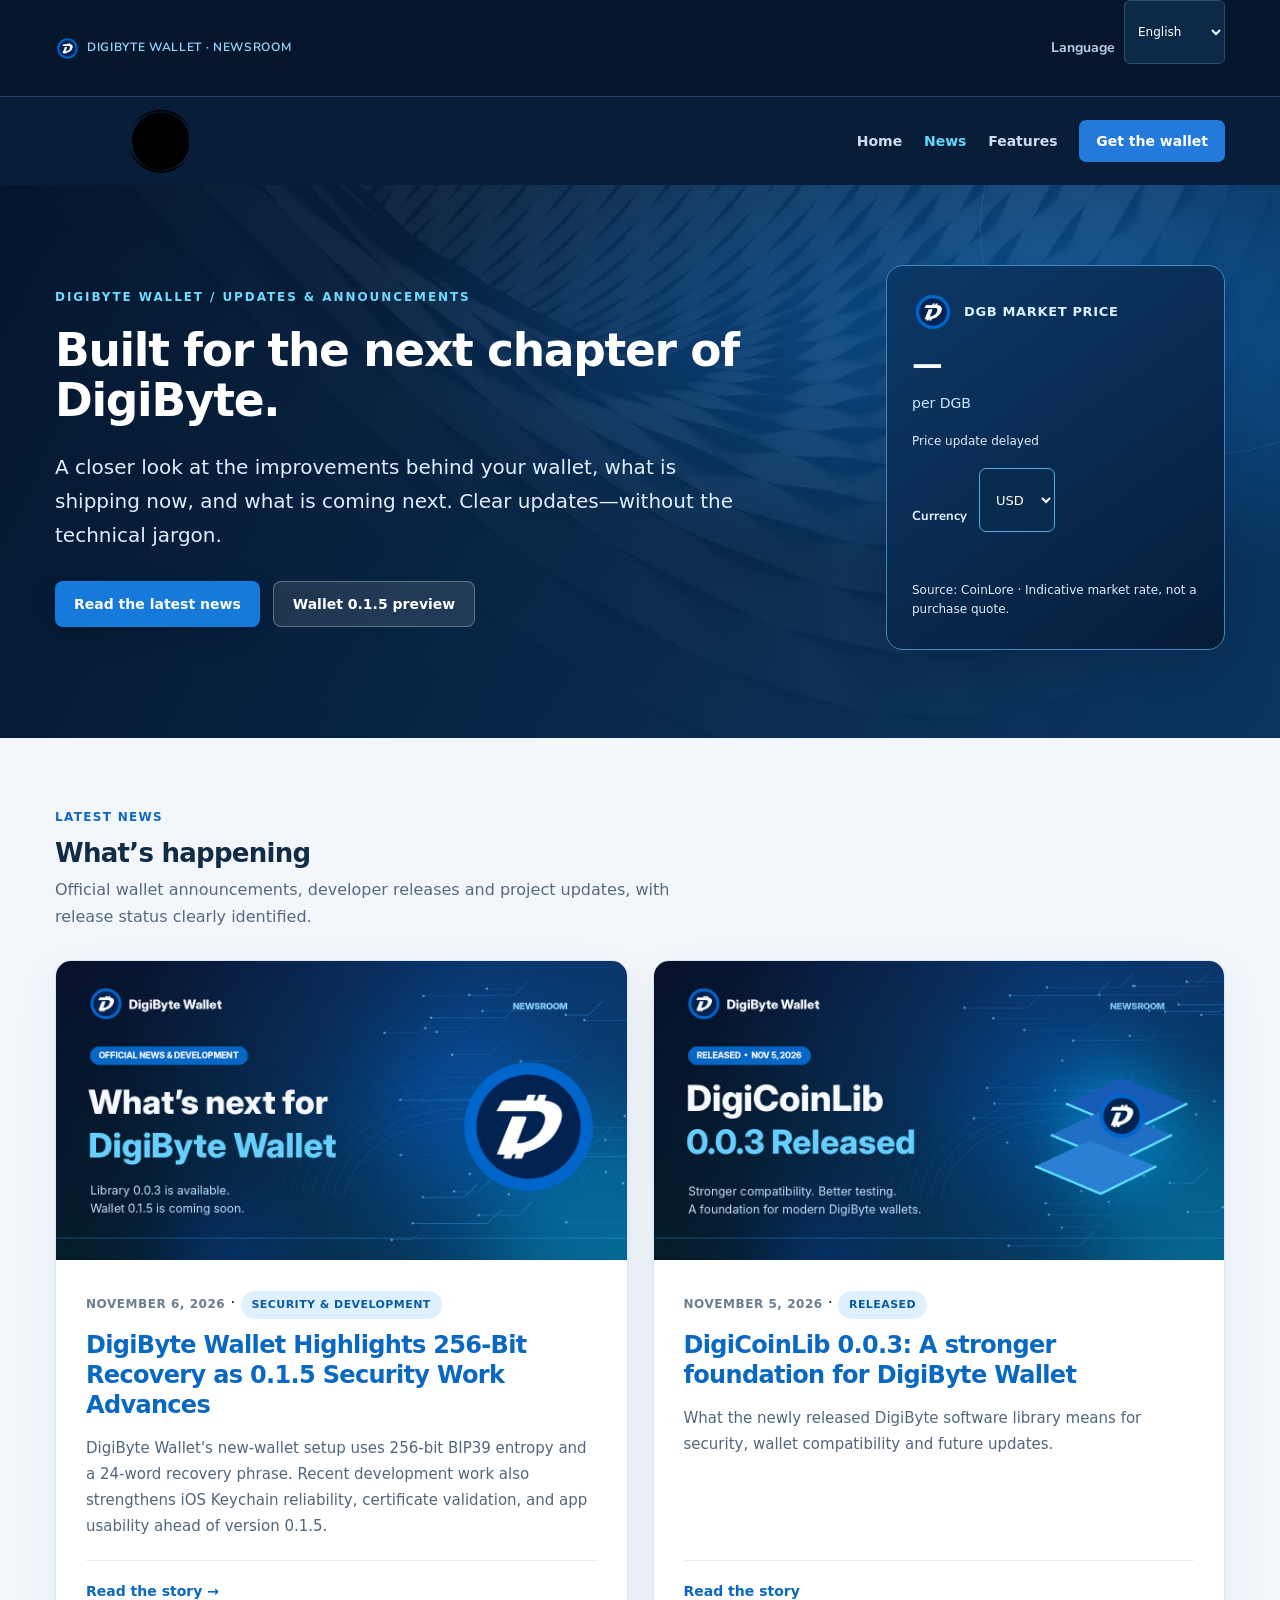
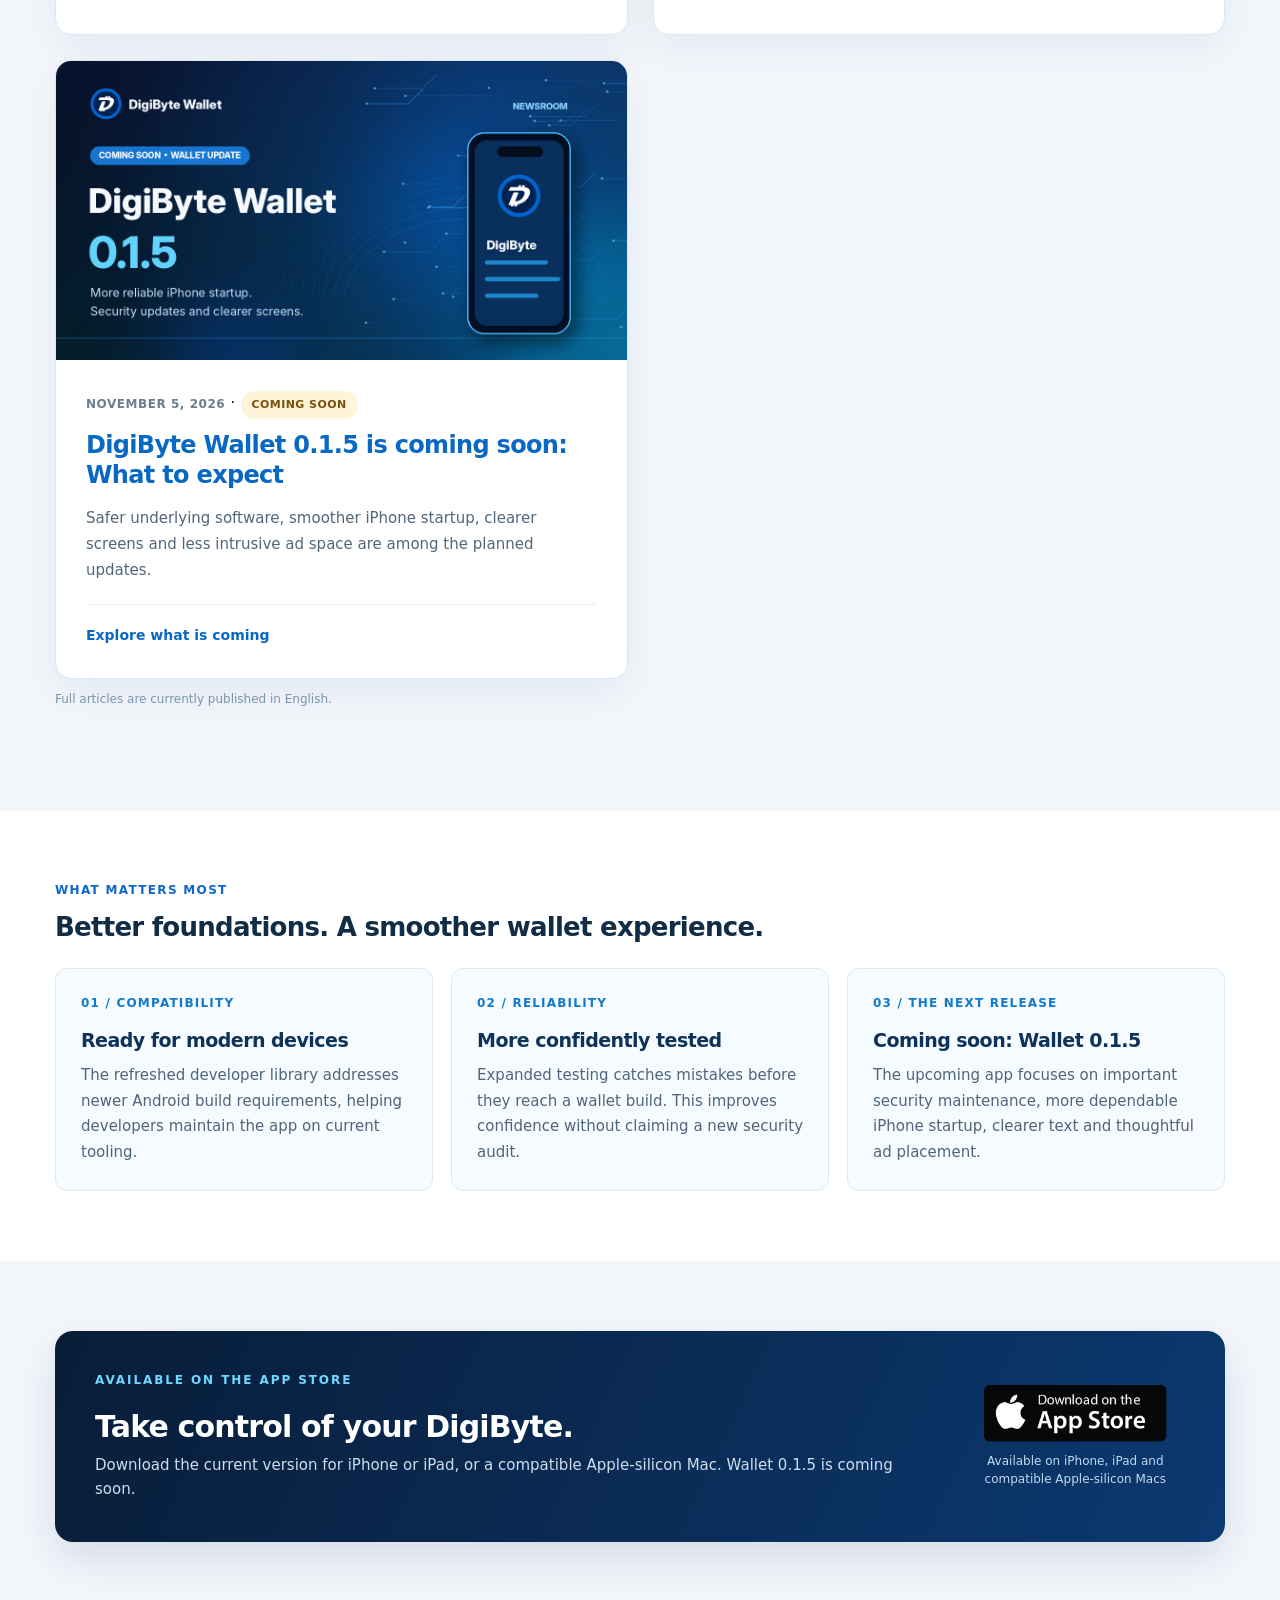
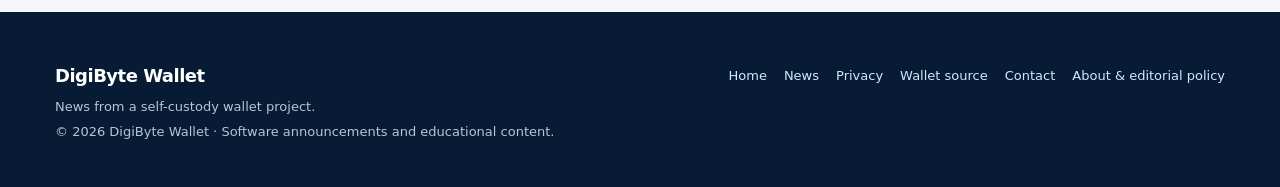
==== news/index.html @ 046ceb79 "Publish news: DigiByte Wallet Highlights 256-Bit Recovery as 0.1.5 Security Work Advances" ====
<!DOCTYPE html>

<html lang="en"><head><meta charset="utf-8"/><meta content="width=device-width,initial-scale=1" name="viewport"/>
<title>DigiByte Wallet News | Releases, Updates &amp; Live DGB Price</title><meta content="Latest official DigiByte Wallet development updates: DigiCoinLib 0.0.3 is available, Wallet 0.1.5 is coming soon, and see a regularly refreshed DigiByte market price." name="description"/>
<meta content="DigiByte Wallet" name="author"/><meta content="index,follow,max-image-preview:large" name="robots"/><meta content="#071d38" name="theme-color"/><meta content="ca-pub-1492791099222955" name="google-adsense-account"/>
<link href="https://www.digibytewallet.org/news/" rel="canonical"/><link href="/favicon.ico" rel="icon" type="image/x-icon"/><link href="https://www.digibytewallet.org/news/feed.xml" rel="alternate" title="DigiByte Wallet News RSS" type="application/rss+xml"/><link href="https://www.digibytewallet.org/news/feed.json" rel="alternate" title="DigiByte Wallet News JSON Feed" type="application/feed+json"/>
<meta content="website" property="og:type"/><meta content="DigiByte Wallet" property="og:site_name"/><meta content="en_US" property="og:locale"/><meta content="https://www.digibytewallet.org/news/" property="og:url"/><meta content="DigiByte Wallet News | Releases, Updates &amp; Live DGB Price" property="og:title"/><meta content="Latest official DigiByte Wallet development updates: DigiCoinLib 0.0.3 is available, Wallet 0.1.5 is coming soon, and see a regularly refreshed DigiByte market price." property="og:description"/><meta content="https://www.digibytewallet.org/news/assets/newsroom-social-v33.jpg" property="og:image"/><meta content="https://www.digibytewallet.org/news/assets/newsroom-social-v33.jpg" property="og:image:secure_url"/><meta content="image/jpeg" property="og:image:type"/><meta content="630" property="og:image:height"/><meta content="1200" property="og:image:width"/><meta content="DigiByte Wallet News: latest software releases and future updates" property="og:image:alt"/>
<meta content="summary_large_image" name="twitter:card"/><meta content="@digibytewallet" name="twitter:site"/><meta content="DigiByte Wallet News | Releases, Updates &amp; Live DGB Price" name="twitter:title"/><meta content="Latest official DigiByte Wallet development updates: DigiCoinLib 0.0.3 is available, Wallet 0.1.5 is coming soon, and see a regularly refreshed DigiByte market price." name="twitter:description"/><meta content="https://www.digibytewallet.org/news/assets/newsroom-social-v33.jpg" name="twitter:image"/><meta content="DigiByte Wallet News: latest software releases and future updates" name="twitter:image:alt"/>
<link href="/css/base.css" rel="stylesheet"/><link href="/css/main.css" rel="stylesheet"/><link href="/news/assets/news.css" rel="stylesheet"/>
<script type="application/ld+json">{"@context":"https://schema.org","@graph":[{"@type":"Organization","@id":"https://www.digibytewallet.org/#organization","name":"DigiByte Wallet","url":"https://www.digibytewallet.org/","logo":{"@type":"ImageObject","url":"https://www.digibytewallet.org/images/digibyte-dgb-logo.png"},"sameAs":["https://github.com/sumcoinlabs/digibyte_flutter"]},{"@type":"WebSite","@id":"https://www.digibytewallet.org/#website","url":"https://www.digibytewallet.org/","name":"DigiByte Wallet","publisher":{"@id":"https://www.digibytewallet.org/#organization"},"inLanguage":"en-US"},{"@type":"CollectionPage","@id":"https://www.digibytewallet.org/news/#webpage","name":"DigiByte Wallet News — Releases and updates","description":"Verified DigiByte Wallet and developer tool release announcements.","url":"https://www.digibytewallet.org/news/","isPartOf":{"@id":"https://www.digibytewallet.org/#website"},"publisher":{"@id":"https://www.digibytewallet.org/#organization"},"inLanguage":"en-US","mainEntity":{"@id":"https://www.digibytewallet.org/news/#articles"},"primaryImageOfPage":{"@type":"ImageObject","url":"https://www.digibytewallet.org/news/assets/newsroom-social-v33.jpg","width":1200,"height":630}},{"@type":"ItemList","@id":"https://www.digibytewallet.org/news/#articles","itemListElement":[{"@type":"ListItem","position":1,"name":"DigiByte Wallet Highlights 256-Bit Recovery as 0.1.5 Security Work Advances","url":"https://www.digibytewallet.org/news/digibyte-wallet-256-bit-recovery-security-updates.html"},{"@type":"ListItem","position":2,"name":"DigiCoinLib 0.0.3: A stronger foundation for DigiByte Wallet","url":"https://www.digibytewallet.org/news/digicoinlib-0-0-3-release.html"},{"@type":"ListItem","position":3,"name":"DigiByte Wallet 0.1.5 is coming soon: What to expect","url":"https://www.digibytewallet.org/news/wallet-0-1-5-preview.html"}]}]}</script>
<script defer="" src="/news/assets/news.js"></script>
<script async="" crossorigin="anonymous" src="https://pagead2.googlesyndication.com/pagead/js/adsbygoogle.js?client=ca-pub-1492791099222955"></script>
</head>
<body class="dw-news"><a class="dw-skip" href="#main">Skip to content</a>
<div class="dw-topbar"><div class="dw-shell"><strong class="dw-news-brand"><img src="/news/assets/digibyte-symbol.svg" alt="" width="25" height="25" decoding="async">DigiByte Wallet · Newsroom</strong><div class="dw-topbar-right"><label data-i18n="language" for="news-language">Language</label><select aria-label="News display language" id="news-language"><option value="en">English</option><option value="es">Español</option><option value="fr">Français</option><option value="de">Deutsch</option><option value="pt">Português</option><option value="it">Italiano</option><option value="ja">日本語</option><option value="hi">हिन्दी</option><option value="ar">العربية</option></select></div></div></div>
<header class="dw-header"><div class="dw-shell"><a aria-label="DigiByte Wallet home" class="dw-brand" href="/"><img alt="DigiByte Wallet" src="/images/logo.svg" width="210"/></a><nav aria-label="Site navigation" class="dw-header-nav"><a data-i18n="home" href="/">Home</a><a aria-current="page" data-i18n="news" href="/news/">News</a><a data-i18n="features" href="/#features">Features</a><a class="dw-nav-cta" data-i18n="getWallet" href="/#download">Get the wallet</a></nav></div></header><main id="main"><section class="dw-hero"><div class="dw-shell dw-hero-inner"><div><span class="dw-kicker">DigiByte Wallet / Updates &amp; announcements</span><h1>Built for the next chapter of DigiByte.</h1><p class="dw-lead">A closer look at the improvements behind your wallet, what is shipping now, and what is coming next. Clear updates—without the technical jargon.</p><div class="dw-hero-links"><a class="dw-btn dw-btn-primary" href="/news/digibyte-wallet-256-bit-recovery-security-updates.html">Read the latest news</a><a class="dw-btn dw-btn-light" href="/news/wallet-0-1-5-preview.html">Wallet 0.1.5 preview</a></div></div><section aria-label="DigiByte market price" class="dw-price"><div class="dw-price-heading"><img src="/news/assets/digibyte-symbol.svg" alt="Official DigiByte (DGB) logo" width="42" height="42" decoding="async"><h2 data-i18n="price">DGB market price</h2></div><div aria-live="polite" class="dw-price-value" id="dgb-price-value">—</div><div class="dw-price-unit" data-i18n="perDgb">per DGB</div><p class="dw-price-state" id="dgb-price-state">Checking market data…</p><div class="dw-price-controls"><label data-i18n="currency" for="news-currency">Currency</label><select aria-label="Display currency" id="news-currency"></select></div><p class="dw-price-source" id="dgb-price-source">Indicative rate, not an offer to buy.</p></section></div></section>
<section class="dw-section"><div class="dw-shell"><div class="dw-section-top"><div><div class="dw-section-label" data-i18n="latest">Latest news</div><h2>What’s happening</h2><p>Official wallet announcements, developer releases and project updates, with release status clearly identified.</p></div></div><div class="dw-cards"><!-- DGB_NEWS_PUBLISHER_V1 digibyte-wallet-256-bit-recovery-security-updates -->
<article class="dw-card"><div class="dw-card-visual has-preview"><img alt="DigiByte Wallet newsroom artwork for an update on 256-bit recovery and wallet security" class="dw-card-preview" decoding="async" height="630" loading="lazy" src="/news/assets/newsroom-social-v33.jpg" width="1200"></div>
<div class="dw-card-body"><div><time class="dw-card-date" datetime="2026-11-06T02:03:29Z">November 6, 2026</time> · <span class="dw-pill">Security &amp; development</span></div>
<h3><a href="/news/digibyte-wallet-256-bit-recovery-security-updates.html">DigiByte Wallet Highlights 256-Bit Recovery as 0.1.5 Security Work Advances</a></h3><p>DigiByte Wallet&#x27;s new-wallet setup uses 256-bit BIP39 entropy and a 24-word recovery phrase. Recent development work also strengthens iOS Keychain reliability, certificate validation, and app usability ahead of version 0.1.5.</p>
<div class="dw-card-bottom"><a href="/news/digibyte-wallet-256-bit-recovery-security-updates.html">Read the story →</a></div></div></article><article class="dw-card"><div class="dw-card-visual has-preview"><img alt="DigiCoinLib 0.0.3 release artwork" class="dw-card-preview" decoding="async" height="630" loading="lazy" src="/news/assets/digicoinlib-0-0-3-social-v33.jpg" width="1200"/></div><div class="dw-card-body"><div><time class="dw-card-date" datetime="2026-11-05">November 5, 2026</time> · <span class="dw-pill">Released</span></div><h3><a href="/news/digicoinlib-0-0-3-release.html">DigiCoinLib 0.0.3: A stronger foundation for DigiByte Wallet</a></h3><p>What the newly released DigiByte software library means for security, wallet compatibility and future updates.</p><div class="dw-card-bottom"><a data-i18n="read" href="/news/digicoinlib-0-0-3-release.html">Read the story →</a></div></div></article><article class="dw-card"><div class="dw-card-visual is-upcoming has-preview"><img alt="DigiByte Wallet 0.1.5 coming soon artwork" class="dw-card-preview" decoding="async" height="630" loading="lazy" src="/news/assets/wallet-0-1-5-social-v33.jpg" width="1200"/></div><div class="dw-card-body"><div><time class="dw-card-date" datetime="2026-11-05">November 5, 2026</time> · <span class="dw-pill dw-pill-soon">Coming soon</span></div><h3><a href="/news/wallet-0-1-5-preview.html">DigiByte Wallet 0.1.5 is coming soon: What to expect</a></h3><p>Safer underlying software, smoother iPhone startup, clearer screens and less intrusive ad space are among the planned updates.</p><div class="dw-card-bottom"><a data-i18n="preview" href="/news/wallet-0-1-5-preview.html">Explore what is coming →</a></div></div></article></div><div class="dw-ad-target" data-ad-zone="home"></div><p class="dw-english-note" data-i18n="readEnglish">Full articles are currently published in English.</p></div></section>
<section class="dw-section dw-section-alt"><div class="dw-shell"><div class="dw-section-label">What matters most</div><h2>Better foundations. A smoother wallet experience.</h2><div class="dw-promise-grid"><div class="dw-promise"><div class="dw-promise-number">01 / COMPATIBILITY</div><h3>Ready for modern devices</h3><p>The refreshed developer library addresses newer Android build requirements, helping developers maintain the app on current tooling.</p></div><div class="dw-promise"><div class="dw-promise-number">02 / RELIABILITY</div><h3>More confidently tested</h3><p>Expanded testing catches mistakes before they reach a wallet build. This improves confidence without claiming a new security audit.</p></div><div class="dw-promise"><div class="dw-promise-number">03 / THE NEXT RELEASE</div><h3>Coming soon: Wallet 0.1.5</h3><p>The upcoming app focuses on important security maintenance, more dependable iPhone startup, clearer text and thoughtful ad placement.</p></div></div></div></section>
<section class="dw-section"><div class="dw-shell"><div class="dw-apple-panel"><div><span class="dw-kicker">Available on the App Store</span><h2>Take control of your DigiByte.</h2><p>Download the current version for iPhone or iPad, or a compatible Apple-silicon Mac. Wallet 0.1.5 is coming soon.</p></div><div class="dw-app-badges"><a aria-label="Download DigiByte Wallet from the Apple App Store for iPhone, iPad or compatible Mac" href="https://apps.apple.com/us/app/digibyte-wallet/id6481703766" rel="noopener noreferrer" target="_blank"><img alt="Download on the App Store" loading="lazy" src="/images/appstore.png" width="183"/></a><div class="dw-small" data-i18n="apple">Available on iPhone, iPad and compatible Apple-silicon Macs</div></div></div></div></section></main><footer class="dw-footer"><div class="dw-shell"><div><h2>DigiByte Wallet</h2><p>News from a self-custody wallet project.</p><small>© 2026 DigiByte Wallet · Software announcements and educational content.</small></div><nav aria-label="Footer links"><a href="/">Home</a><a href="/news/">News</a><a href="/privacy/">Privacy</a><a href="https://github.com/sumcoinlabs/digibyte_flutter">Wallet source</a><a href="mailto:digibytewalletorg@gmail.com">Contact</a><a href="/news/about.html">About &amp; editorial policy</a></nav></div></footer></body></html>
---- css/base.css ----
/* =================================================================== 
 *
 *  Kairos v1.0 Base Stylesheet
 *  11-06-2018
 *  ------------------------------------------------------------------
 *
 *  TOC:
 *  # imports 
 *  # normalize
 *  # basic/base setup styles 
 *    ## Media
 *    ## Typography resets 
 *    ## links 
 *    ## inputs
 *  # grid
 *    ## medium size devices  
 *    ## tablets   
 *    ## mobile devices
 *    ## small mobile devices
 *  # block grids
 *    ## medium size devices
 *    ## tablets
 *    ## mobile devices
 *  # MISC
 *
 * =================================================================== */



/* ===================================================================
 * # imports 
 *
 * ------------------------------------------------------------------- */
@import url("https://fonts.googleapis.com/css?family=Nunito+Sans:300,400,500,600,700|Chivo:300,400,700,700i,900");
@import url("font-awesome/css/fontawesome-all.css");
@import url("micons/micons.css");



/* ===================================================================
 * # normalize
 * normalize.css v5.0.0 | MIT License |
 * github.com/necolas/normalize.css
 *
 * ------------------------------------------------------------------- */
html {
  font-family: sans-serif;
  line-height: 1.15;
  -ms-text-size-adjust: 100%;
  -webkit-text-size-adjust: 100%;
}

body {
  margin: 0;
}

article,
aside,
footer,
header,
nav,
section {
  display: block;
}

h1 {
  font-size: 2em;
  margin: 0.67em 0;
}

figcaption,
figure,
main {
  display: block;
}

figure {
  margin: 1em 40px;
}

hr {
  box-sizing: content-box;
  height: 0;
  overflow: visible;
}

pre {
  font-family: monospace, monospace;
  font-size: 1em;
}

a {
  background-color: transparent;
  -webkit-text-decoration-skip: objects;
}

a:active,
a:hover {
  outline-width: 0;
}

abbr[title] {
  border-bottom: none;
  text-decoration: underline;
  text-decoration: underline dotted;
}

b,
strong {
  font-weight: inherit;
}

b,
strong {
  font-weight: bolder;
}

code,
kbd,
samp {
  font-family: monospace, monospace;
  font-size: 1em;
}

dfn {
  font-style: italic;
}

mark {
  background-color: #ff0;
  color: #000;
}

small {
  font-size: 80%;
}

sub,
sup {
  font-size: 75%;
  line-height: 0;
  position: relative;
  vertical-align: baseline;
}

sub {
  bottom: -0.25em;
}

sup {
  top: -0.5em;
}

audio,
video {
  display: inline-block;
}

audio:not([controls]) {
  display: none;
  height: 0;
}

img {
  border-style: none;
}

svg:not(:root) {
  overflow: hidden;
}

button,
input,
optgroup,
select,
textarea {
  font-family: sans-serif;
  font-size: 100%;
  line-height: 1.15;
  margin: 0;
}

button,
input {
  overflow: visible;
}

button,
select {
  text-transform: none;
}

button,
html [type="button"],
[type="reset"],
[type="submit"] {
  -webkit-appearance: button;
}

button::-moz-focus-inner,
[type="button"]::-moz-focus-inner,
[type="reset"]::-moz-focus-inner,
[type="submit"]::-moz-focus-inner {
  border-style: none;
  padding: 0;
}

button:-moz-focusring,
[type="button"]:-moz-focusring,
[type="reset"]:-moz-focusring,
[type="submit"]:-moz-focusring {
  outline: 1px dotted ButtonText;
}

fieldset {
  border: 1px solid #c0c0c0;
  margin: 0 2px;
  padding: 0.35em 0.625em 0.75em;
}

legend {
  box-sizing: border-box;
  color: inherit;
  display: table;
  max-width: 100%;
  padding: 0;
  white-space: normal;
}

progress {
  display: inline-block;
  vertical-align: baseline;
}

textarea {
  overflow: auto;
}

[type="checkbox"],
[type="radio"] {
  box-sizing: border-box;
  padding: 0;
}

[type="number"]::-webkit-inner-spin-button,
[type="number"]::-webkit-outer-spin-button {
  height: auto;
}

[type="search"] {
  -webkit-appearance: textfield;
  outline-offset: -2px;
}

[type="search"]::-webkit-search-cancel-button,
[type="search"]::-webkit-search-decoration {
  -webkit-appearance: none;
}

::-webkit-file-upload-button {
  -webkit-appearance: button;
  font: inherit;
}

details,
menu {
  display: block;
}

summary {
  display: list-item;
}

canvas {
  display: inline-block;
}

template {
  display: none;
}

[hidden] {
  display: none;
}



/* ===================================================================
 * # basic/base setup styles
 *
 * ------------------------------------------------------------------- */
html {
  font-size: 62.5%;
  box-sizing: border-box;
}

*,
*::before,
*::after {
  box-sizing: inherit;
}

body {
  font-weight: normal;
  line-height: 1;
  word-wrap: break-word;
  text-rendering: optimizeLegibility;
  -webkit-overflow-scrolling: touch;
  -webkit-text-size-adjust: none;
}

body,
input,
button {
  -moz-osx-font-smoothing: grayscale;
  -webkit-font-smoothing: antialiased;
}


/* ------------------------------------------------------------------- 
 * ## Media
 * ------------------------------------------------------------------- */
img,
video {
  max-width: 100%;
  height: auto;
}


/* ------------------------------------------------------------------- 
 * ## Typography resets 
 * ------------------------------------------------------------------- */
div, dl, dt, dd, ul, ol, li, h1, h2, h3, h4, h5, h6, pre, form, p, blockquote, th, td {
  margin: 0;
  padding: 0;
}

h1, h2, h3, h4, h5, h6 {
  -webkit-font-smoothing: auto;
  -webkit-font-smoothing: antialiased;
  -webkit-font-variant-ligatures: common-ligatures;
  -moz-font-variant-ligatures: common-ligatures;
  font-variant-ligatures: common-ligatures;
  text-rendering: optimizeLegibility;
}

em,
i {
  font-style: italic;
  line-height: inherit;
}

strong,
b {
  font-weight: bold;
  line-height: inherit;
}

small {
  font-size: 60%;
  line-height: inherit;
}

ol,
ul {
  list-style: none;
}

li {
  display: block;
}


/* ------------------------------------------------------------------- 
 * ## links
 * ------------------------------------------------------------------- */
a {
  text-decoration: none;
  line-height: inherit;
}

a img {
  border: none;
}


/* ------------------------------------------------------------------- 
 * ## inputs
 * ------------------------------------------------------------------- */
fieldset {
  margin: 0;
  padding: 0;
}

input[type="email"],
input[type="number"],
input[type="search"],
input[type="text"],
input[type="tel"],
input[type="url"],
input[type="password"],
textarea {
  -webkit-appearance: none;
  -moz-appearance: none;
  -ms-appearance: none;
  -o-appearance: none;
  appearance: none;
}



/* ===================================================================
 * # grid
 *
 * ------------------------------------------------------------------- */
.row {
  width: 89%;
  max-width: 1200px;
  margin: 0 auto;
}

.row:after {
  content: "";
  display: table;
  clear: both;
}

.row .row {
  width: auto;
  max-width: none;
  margin-left: -20px;
  margin-right: -20px;
}

/* column blocks
 * -------------------------------------- */
[class*="col-"] {
  float: left;
  padding: 0 20px;
}

[class*="col-"] + [class*="col-"].end {
  float: right;
}

.collapse > [class*="col-"],
[class*="col-"].collapse {
  padding: 0;
}

/* column width classes 
 * -------------------------------------- */
.col-one {
  width: 8.33333%;
}

.col-two,
.col-1-6 {
  width: 16.66667%;
}

.col-three,
.col-1-4 {
  width: 25%;
}

.col-four,
.col-1-3 {
  width: 33.33333%;
}

.col-five {
  width: 41.66667%;
}

.col-six,
.col-1-2 {
  width: 50%;
}

.col-seven {
  width: 58.33333%;
}

.col-eight,
.col-2-3 {
  width: 66.66667%;
}

.col-nine,
.col-3-4 {
  width: 75%;
}

.col-ten,
.col-5-6 {
  width: 83.33333%;
}

.col-eleven {
  width: 91.66667%;
}

.col-twelve,
.col-full {
  width: 100%;
}


/* ------------------------------------------------------------------- 
 * ## medium size devices
 * ------------------------------------------------------------------- */
@media only screen and (max-width:1200px) {
  .row .row {
    margin-left: -16px;
    margin-right: -16px;
  }

  [class*="col-"] {
    padding: 0 16px;
  }

  .md-one {
    width: 8.33333%;
  }

  .md-two,
  .md-1-6 {
    width: 16.66667%;
  }

  .md-three,
  .md-1-4 {
    width: 25%;
  }

  .md-four,
  .md-1-3 {
    width: 33.33333%;
  }

  .md-five {
    width: 41.66667%;
  }

  .md-six,
  .md-1-2 {
    width: 50%;
  }

  .md-seven {
    width: 58.33333%;
  }

  .md-eight,
  .md-2-3 {
    width: 66.66667%;
  }

  .md-nine,
  .md-3-4 {
    width: 75%;
  }

  .md-ten,
  .md-5-6 {
    width: 83.33333%;
  }

  .md-eleven {
    width: 91.66667%;
  }

  .md-twelve,
  .md-full {
    width: 100%;
  }

}


/* ------------------------------------------------------------------- 
 * ## tablets
 * ------------------------------------------------------------------- */
@media only screen and (max-width:800px) {
  .row {
    width: 90%;
  }

  .tab-1-4 {
    width: 25%;
  }

  .tab-1-3 {
    width: 33.33333%;
  }

  .tab-1-2 {
    width: 50%;
  }

  .tab-2-3 {
    width: 66.66667%;
  }

  .tab-3-4 {
    width: 75%;
  }

  .tab-full {
    width: 100%;
  }

  .hide-on-tablet {
    display: none;
  }

}


/* ------------------------------------------------------------------- 
 * ## mobile devices
 * ------------------------------------------------------------------- */
@media only screen and (max-width:600px) {
  .row {
    width: auto;
    padding-left: 25px;
    padding-right: 25px;
  }

  .row .row {
    margin-left: -10px;
    margin-right: -10px;
    padding-left: 0;
    padding-right: 0;
  }

  [class*="col-"] {
    padding: 0 10px;
  }

  .mob-1-4 {
    width: 25%;
  }

  .mob-1-3 {
    width: 33.33333%;
  }

  .mob-1-2 {
    width: 50%;
  }

  .mob-2-3 {
    width: 66.66667%;
  }

  .mob-3-4 {
    width: 75%;
  }

  .mob-full {
    width: 100%;
  }

  .hide-on-mobile {
    display: none;
  }

}


/* ------------------------------------------------------------------- 
 * ## small mobile devices
 * ------------------------------------------------------------------- */

/* stack columns on small mobile devices
 * ------------------------------------------------------------------- */
@media only screen and (max-width:400px) {
  .row .row {
    margin-left: 0;
    margin-right: 0;
  }

  [class*="col-"]:not(.col-block) {
    width: 100% !important;
    float: none !important;
    clear: both !important;
    margin-left: 0;
    margin-right: 0;
    padding: 0;
  }

  [class*="col-"] + [class*="col-"].end {
    float: none;
  }

  .stack .col-block {
    width: 100% !important;
    float: none !important;
    clear: both !important;
    margin-left: 0;
    margin-right: 0;
    padding: 0;
  }

}



/* ===================================================================
 * # block grids
 * ------------------------------------------------------------------- */

/* Equally-sized columns define at row level
 * ------------------------------------------------------------------- */
[class*="block-"]:after {
  content: "";
  display: table;
  clear: both;
}

.block-1-6 .col-block {
  width: 16.66667%;
}

.block-1-5 .col-block {
  width: 20%;
}

.block-1-4 .col-block {
  width: 25%;
}

.block-1-3 .col-block {
  width: 33.33333%;
}

.block-1-2 .col-block {
  width: 50%;
}

/**
 * Clearing for block grid columns. Allow columns with 
 * different heights to align properly.
 */
.block-1-6 .col-block:nth-child(6n+1),
.block-1-5 .col-block:nth-child(5n+1),
.block-1-4 .col-block:nth-child(4n+1),
.block-1-3 .col-block:nth-child(3n+1),
.block-1-2 .col-block:nth-child(2n+1) {
  clear: both;
}


/* ------------------------------------------------------------------- 
 * ## medium size devices
 * ------------------------------------------------------------------- */
@media only screen and (max-width:1200px) {
  .block-m-1-6 .col-block {
    width: 16.66667%;
  }

  .block-m-1-5 .col-block {
    width: 20%;
  }

  .block-m-1-4 .col-block {
    width: 25%;
  }

  .block-m-1-3 .col-block {
    width: 33.33333%;
  }

  .block-m-1-2 .col-block {
    width: 50%;
  }

  .block-m-full .col-block {
    width: 100%;
    clear: both;
  }

  [class*="block-m-"] .col-block:nth-child(n) {
    clear: none;
  }

  .block-m-1-6 .col-block:nth-child(6n+1),
  .block-m-1-5 .col-block:nth-child(5n+1),
  .block-m-1-4 .col-block:nth-child(4n+1),
  .block-m-1-3 .col-block:nth-child(3n+1),
  .block-m-1-2 .col-block:nth-child(2n+1) {
    clear: both;
  }

}


/* ------------------------------------------------------------------- 
 * ## tablets
 * ------------------------------------------------------------------- */
@media only screen and (max-width:800px) {
  .block-tab-1-6 .col-block {
    width: 16.66667%;
  }

  .block-tab-1-5 .col-block {
    width: 20%;
  }

  .block-tab-1-4 .col-block {
    width: 25%;
  }

  .block-tab-1-3 .col-block {
    width: 33.33333%;
  }

  .block-tab-1-2 .col-block {
    width: 50%;
  }

  .block-tab-full .col-block {
    width: 100%;
    clear: both;
  }

  [class*="block-tab-"] .col-block:nth-child(n) {
    clear: none;
  }

  .block-tab-1-6 .col-block:nth-child(6n+1),
  .block-tab-1-5 .col-block:nth-child(5n+1),
  .block-tab-1-4 .col-block:nth-child(4n+1),
  .block-tab-1-3 .col-block:nth-child(3n+1),
  .block-tab-1-2 .col-block:nth-child(2n+1) {
    clear: both;
  }

}


/* ------------------------------------------------------------------- 
 * ## mobile devices
 * ------------------------------------------------------------------- */
@media only screen and (max-width:600px) {
  .block-mob-1-6 .col-block {
    width: 16.66667%;
  }

  .block-mob-1-5 .col-block {
    width: 20%;
  }

  .block-mob-1-4 .col-block {
    width: 25%;
  }

  .block-mob-1-3 .col-block {
    width: 33.33333%;
  }

  .block-mob-1-2 .col-block {
    width: 50%;
  }

  .block-mob-full .col-block {
    width: 100%;
    clear: both;
  }

  [class*="block-mob-"] .col-block:nth-child(n) {
    clear: none;
  }

  .block-mob-1-6 .col-block:nth-child(6n+1),
  .block-mob-1-5 .col-block:nth-child(5n+1),
  .block-mob-1-4 .col-block:nth-child(4n+1),
  .block-mob-1-3 .col-block:nth-child(3n+1),
  .block-mob-1-2 .col-block:nth-child(2n+1) {
    clear: both;
  }

}



/* ===================================================================
 * # MISC
 *
 * ------------------------------------------------------------------- */
.group:after {
  content: "";
  display: table;
  clear: both;
}

/* Misc Helper Styles
 * -------------------------------------- */
.is-hidden {
  display: none;
}

.is-invisible {
  visibility: hidden;
}

.antialiased {
  -webkit-font-smoothing: antialiased;
  -moz-osx-font-smoothing: grayscale;
}

.overflow-hidden {
  overflow: hidden;
}

.remove-bottom {
  margin-bottom: 0;
}

.half-bottom {
  margin-bottom: 1.6rem !important;
}

.add-bottom {
  margin-bottom: 3.2rem !important;
}

.no-border {
  border: none;
}

.full-width {
  width: 100%;
}

.text-center {
  text-align: center;
}

.text-left {
  text-align: left;
}

.text-right {
  text-align: right;
}

.pull-left {
  float: left;
}

.pull-right {
  float: right;
}

.align-center {
  margin-left: auto;
  margin-right: auto;
  text-align: center;
}

/*# sourceMappingURL=base.css.map */
---- css/main.css ----
@charset "UTF-8";

/* =================================================================== 
 *
 *  Kairos v1.0 Main Stylesheet
 *  11-06-2018
 *  ------------------------------------------------------------------
 *
 *  TOC:
 *  # base style overrides
 *    ## links
 *  # typography & general theme styles
 *    ## Lists
 *    ## responsive video container
 *    ## floated image
 *    ## tables
 *    ## Spacing
 *    ## pace.js styles - minimal
 *  # preloader 
 *  # forms 
 *    ## Style Placeholder Text
 *    ## Change Autocomplete styles in Chrome
 *  # buttons
 *  # additional components
 *    ## alert box 
 *    ## additional typo styles
 *    ## skillbars 
 *  # reusable and common theme styles
 *    ## display headings
 *    ## section header
 *    ## slick slider
 *  # header styles
 *    ## header logo
 *    ## navigation 
 *    ## menu trigger
 *  # home
 *    ## home content
 *    ## home button section
 *    ## home social
 *    ## home scroll
 *    ## home animations
 *  # about
 *    ## about-desc slider
 *  # s-about-how
 *    ## video button
 *    ## stats
 *    ## process
 *  # features
 *    ## features list
 *  # testimonials
 *  # pricing
 *    ## pricing plan blocks
 *  # download
 *  # footer
 *    ## subscribe form
 *    ## footer social
 *    ## footer site links
 *    ## copyright
 *    ## go to top
 *
 * =================================================================== */



/* ===================================================================
 * # base style overrides
 *
 * ------------------------------------------------------------------- */
html {
  font-size: 10px;
}

@media only screen and (max-width:400px) {
  html {
    font-size: 9.444444444444444px;
  }

}

html,
body {
  height: 100%;
}

body {
  background: #121619;
  font-family: "Nunito Sans", sans-serif;
  font-size: 1.8rem;
  font-style: normal;
  font-weight: normal;
  line-height: 1.778;
  color: #545454;
  margin: 0;
  padding: 0;
}


/* ------------------------------------------------------------------- 
 * ## links
 * ------------------------------------------------------------------- */
a {
  color: #0164f5;
  -webkit-transition: all 0.3s ease-in-out;
  transition: all 0.3s ease-in-out;
}

a:hover,
a:focus,
a:active {
  color: #000000;
}

a:hover,
a:active {
  outline: 0;
}



/* ===================================================================
 * # typography & general theme styles
 * 
 * ------------------------------------------------------------------- */
h1, h2, h3, h4, h5, h6, .h1, .h2, .h3, .h4, .h5, .h6 {
  font-family: "Chivo", sans-serif;
  font-weight: 600;
  color: #000000;
  text-rendering: optimizeLegibility;
}

h1, .h1, h2, .h2, h3, .h3, h4, .h4 {
  margin-top: 6rem;
  margin-bottom: 1.6rem;
}

@media only screen and (max-width:600px) {
  h1, .h1, h2, .h2, h3, .h3, h4, .h4 {
    margin-top: 5.6rem;
  }
}

h5, .h5, h6, .h6 {
  margin-top: 4.8rem;
  margin-bottom: 1.2rem;
}

@media only screen and (max-width:600px) {
  h5, .h5, h6, .h6 {
    margin-top: 4rem;
    margin-bottom: 0.8rem;
  }
}

h1, .h1 {
  font-size: 3.6rem;
  line-height: 1.222;
  letter-spacing: -.05rem;
}

@media only screen and (max-width:600px) {
  h1, .h1 {
    font-size: 3.3rem;
    letter-spacing: -.07rem;
  }
}

h2, .h2 {
  font-size: 3rem;
  line-height: 1.2;
}

h3, .h3 {
  font-size: 2.4rem;
  line-height: 1.333;
}

h4, .h4 {
  font-size: 2.1rem;
  line-height: 1.333;
}

h5, .h5 {
  font-size: 1.8rem;
  line-height: 1.333;
}

h6, .h6 {
  font-size: 1.6rem;
  line-height: 1.25;
  text-transform: uppercase;
  letter-spacing: .16rem;
}

p img {
  margin: 0;
}

p.lead {
  font-family: "Nunito Sans", sans-serif;
  font-weight: 300;
  font-size: 2.8rem;
  line-height: 1.571;
  margin-bottom: 3.6rem;
  color: #FFFFFF;
}

@media only screen and (max-width:1200px) {
  p.lead {
    font-size: 2.6rem;
  }

}

@media only screen and (max-width:800px) {
  p.lead {
    font-size: 2.4rem;
  }

}

em,
i,
strong,
b {
  font-size: inherit;
  line-height: inherit;
}

em,
i {
  font-family: "Nunito Sans", sans-serif;
  font-style: italic;
}

strong,
b {
  font-family: "Nunito Sans", sans-serif;
  font-weight: 700;
}

small {
  font-size: 1.2rem;
  line-height: inherit;
}

blockquote {
  margin: 3.2rem 0;
  padding-left: 4.8rem;
  position: relative;
}

blockquote:before {
  content: "\201C";
  font-size: 10rem;
  line-height: 0px;
  margin: 0;
  color: #c2c2c2;
  color: #0164f5;
  font-family: Arial, Sans-serif;
  position: absolute;
  top: 4.4rem;
  left: -6px;
}

blockquote p {
  font-family: "Nunito Sans", sans-serif;
  font-weight: 400;
  padding: 0;
  font-size: 2.6rem;
  line-height: 1.692;
  color: #000000;
}

blockquote cite {
  display: block;
  font-family: "Nunito Sans", sans-serif;
  font-style: normal;
  font-size: 1.6rem;
  line-height: 1.25;
}

blockquote cite:before {
  content: "\2014 \0020";
}

blockquote cite,
blockquote cite a,
blockquote cite a:visited {
  color: #FFFFFF898;
  border: none;
}

abbr {
  font-family: "Nunito Sans", sans-serif;
  font-weight: 700;
  font-variant: small-caps;
  text-transform: lowercase;
  letter-spacing: .05rem;
  color: #FFFFFF;
}

var,
kbd,
samp,
code,
pre {
  font-family: Consolas, "Andale Mono", Courier, "Courier New", monospace;
}

pre {
  padding: 2.4rem 3.2rem 3.2rem;
  background: #eaeaea;
  overflow-x: auto;
}

code {
  font-size: 1.4rem;
  margin: 0 .2rem;
  padding: .3rem .7rem;
  white-space: nowrap;
  background: #eaeaea;
  border: 1px solid #d6d6d6;
  color: #000000;
  border-radius: 4px;
}

pre > code {
  display: block;
  white-space: pre;
  line-height: 2;
  padding: 0;
  margin: 0;
}

pre.prettyprint > code {
  border: none;
}

del {
  text-decoration: line-through;
}

abbr[title],
dfn[title] {
  border-bottom: 1px dotted;
  cursor: help;
  text-decoration: none;
}

mark {
  background: #00f0bc;
  color: #000000;
}

hr {
  border: solid #eaeaea;
  border-width: 1px 0 0;
  clear: both;
  margin: 2.4rem 0 1.6rem;
  height: 0;
}


/* ------------------------------------------------------------------- 
 * ## Lists
 * ------------------------------------------------------------------- */
ol {
  list-style: decimal;
}

ul {
  list-style: disc;
}

li {
  display: list-item;
}

ol,
ul {
  margin-left: 1.6rem;
}

ul li {
  padding-left: .4rem;
}

ul ul,
ul ol,
ol ol,
ol ul {
  margin: .8rem 0 .8rem 1.6rem;
}

ul.disc li {
  display: list-item;
  list-style: none;
  padding: 0 0 0 .8rem;
  position: relative;
}

ul.disc li::before {
  content: "";
  display: inline-block;
  width: 8px;
  height: 8px;
  border-radius: 50%;
  background: #0164f5;
  position: absolute;
  left: -16px;
  top: 11px;
  vertical-align: middle;
}

dt {
  margin: 0;
  color: #0164f5;
}

dd {
  margin: 0 0 0 2rem;
}


/* ------------------------------------------------------------------- 
 * ## responsive video container
 * ------------------------------------------------------------------- */
.video-container {
  position: relative;
  padding-bottom: 56.25%;
  height: 0;
  overflow: hidden;
}

.video-container iframe,
.video-container object,
.video-container embed,
.video-container video {
  position: absolute;
  top: 0;
  left: 0;
  width: 100%;
  height: 100%;
}


/* ------------------------------------------------------------------- 
 * ## floated image
 * ------------------------------------------------------------------- */
img.pull-right {
  margin: 1.2rem 0 0 2.8rem;
}

img.pull-left {
  margin: 1.2rem 2.8rem 0 0;
}


/* ------------------------------------------------------------------- 
 * ## tables
 * ------------------------------------------------------------------- */
table {
  border-width: 0;
  width: 100%;
  max-width: 100%;
  font-family: "Nunito Sans", sans-serif;
  border-collapse: collapse;
}

th,
td {
  padding: 1.6rem 3.2rem 1.5rem;
  text-align: left;
  border-bottom: 1px solid #eaeaea;
}

th {
  color: #000000;
  font-family: "Nunito Sans", sans-serif;
  font-weight: 700;
}

th:first-child,
td:first-child {
  padding-left: 0;
}

th:last-child,
td:last-child {
  padding-right: 0;
}

.table-responsive {
  overflow-x: auto;
  -webkit-overflow-scrolling: touch;
}


/* ------------------------------------------------------------------- 
 * ## Spacing 
 * ------------------------------------------------------------------- */
fieldset,
button,
.btn {
  margin-bottom: 1.6rem;
}

input,
textarea,
select,
pre,
blockquote,
figure,
table,
p,
ul,
ol,
dl,
form,
.video-container,
.ss-custom-select {
  margin-bottom: 3.2rem;
}


/* ------------------------------------------------------------------- 
 * ## pace.js styles - minimal 
 * ------------------------------------------------------------------- */
.pace {
  -webkit-pointer-events: none;
  pointer-events: none;
  -webkit-user-select: none;
  -moz-user-select: none;
  user-select: none;
}

.pace-inactive {
  display: none;
}

.pace .pace-progress {
  z-index: 900;
  background: #0164f5;
  width: 100%;
  height: 4px;
  position: fixed;
  top: 0;
  right: 100%;
}

.oldie .pace {
  display: none;
}



/* ===================================================================
 * # preloader 
 *
 * ------------------------------------------------------------------- */
#preloader {
  position: fixed;
  top: 0;
  left: 0;
  right: 0;
  bottom: 0;
  background: #121619;
  z-index: 800;
  height: 100vh;
  width: 100%;
  overflow: hidden;
}

.no-js #preloader,
.oldie #preloader {
  display: none;
}

#loader {
  position: absolute;
  left: 50%;
  top: 50%;
  width: 6px;
  height: 6px;
  padding: 0;
  display: inline-block;
  -webkit-transform: translate3d(-50%, -50%, 0);
  -ms-transform: translate3d(-50%, -50%, 0);
  transform: translate3d(-50%, -50%, 0);
}

#loader > div {
  content: "";
  background: #0164f5;
  width: 6px;
  height: 6px;
  position: absolute;
  top: 0;
  left: 0;
  border-radius: 50%;
}

#loader > div:nth-of-type(1) {
  left: 15px;
}

#loader > div:nth-of-type(3) {
  left: -15px;
}

/* dots jump */
.dots-jump > div {
  -webkit-animation: dots-jump 1.2s infinite ease;
  animation: dots-jump 1.2s infinite ease;
  animation-delay: 0.2s;
}

.dots-jump > div:nth-of-type(1) {
  animation-delay: 0.4s;
}

.dots-jump > div:nth-of-type(3) {
  animation-delay: 0s;
}

@-webkit-keyframes dots-jump {
  0% {
    top: 0;
  }

  40% {
    top: -6px;
  }

  80% {
    top: 0;
  }

}

@keyframes dots-jump {
  0% {
    top: 0;
  }

  40% {
    top: -6px;
  }

  80% {
    top: 0;
  }

}

/* dots fade */
.dots-fade > div {
  -webkit-animation: dots-fade 1.6s infinite ease;
  animation: dots-fade 1.6s infinite ease;
  animation-delay: 0.4s;
}

.dots-fade > div:nth-of-type(1) {
  animation-delay: 0.8s;
}

.dots-fade > div:nth-of-type(3) {
  animation-delay: 0s;
}

@-webkit-keyframes dots-fade {
  0% {
    opacity: 1;
  }

  40% {
    opacity: 0.2;
  }

  80% {
    opacity: 1;
  }

}

@keyframes dots-fade {
  0% {
    opacity: 1;
  }

  40% {
    opacity: 0.2;
  }

  80% {
    opacity: 1;
  }

}

/* dots pulse */
.dots-pulse > div {
  -webkit-animation: dots-pulse 1.2s infinite ease;
  animation: dots-pulse 1.2s infinite ease;
  animation-delay: 0.2s;
}

.dots-pulse > div:nth-of-type(1) {
  animation-delay: 0.4s;
}

.dots-pulse > div:nth-of-type(3) {
  animation-delay: 0s;
}

@-webkit-keyframes dots-pulse {
  0% {
    -webkit-transform: scale(1);
    transform: scale(1);
  }

  40% {
    -webkit-transform: scale(1.1);
    transform: scale(1.3);
  }

  80% {
    -webkit-transform: scale(1);
    transform: scale(1);
  }

}

@keyframes dots-pulse {
  0% {
    -webkit-transform: scale(1);
    transform: scale(1);
  }

  40% {
    -webkit-transform: scale(1.1);
    transform: scale(1.3);
  }

  80% {
    -webkit-transform: scale(1);
    transform: scale(1);
  }

}



/* ===================================================================
 * # forms 
 *
 * ------------------------------------------------------------------- */
fieldset {
  border: none;
}

input[type="email"],
input[type="number"],
input[type="search"],
input[type="text"],
input[type="tel"],
input[type="url"],
input[type="password"],
textarea,
select {
  display: block;
  height: 6.4rem;
  padding: 1.5rem 24px 1.5rem;
  border: 0;
  outline: none;
  color: #545454;
  font-family: "Nunito Sans", sans-serif;
  font-size: 1.6rem;
  line-height: 3.2rem;
  max-width: 100%;
  background-color: rgba(0, 0, 0, 0.1);
  border: 1px solid transparent;
  border-radius: 4px;
  -webkit-transition: all 0.3s ease-in-out;
  transition: all 0.3s ease-in-out;
}

.ss-custom-select {
  position: relative;
  padding: 0;
}

.ss-custom-select select {
  -webkit-appearance: none;
  -moz-appearance: none;
  -ms-appearance: none;
  -o-appearance: none;
  appearance: none;
  text-indent: 0.01px;
  text-overflow: '';
  margin: 0;
  line-height: 3rem;
  vertical-align: middle;
}

.ss-custom-select select option {
  padding-left: 2rem;
  padding-right: 2rem;
}

.ss-custom-select select::-ms-expand {
  display: none;
}

.ss-custom-select::after {
  border-bottom: 2px solid rgba(0, 0, 0, 0.5);
  border-right: 2px solid rgba(0, 0, 0, 0.5);
  content: '';
  display: block;
  height: 8px;
  width: 8px;
  margin-top: -7px;
  pointer-events: none;
  position: absolute;
  right: 2.4rem;
  top: 50%;
  -webkit-transform-origin: 66% 66%;
  -ms-transform-origin: 66% 66%;
  transform-origin: 66% 66%;
  -webkit-transform: rotate(45deg);
  -ms-transform: rotate(45deg);
  transform: rotate(45deg);
  -webkit-transition: all 0.15s ease-in-out;
  transition: all 0.15s ease-in-out;
}

/* IE9 and below */
.oldie .ss-custom-select::after {
  display: none;
}

textarea {
  min-height: 25.6rem;
}

input[type="email"]:focus,
input[type="number"]:focus,
input[type="search"]:focus,
input[type="text"]:focus,
input[type="tel"]:focus,
input[type="url"]:focus,
input[type="password"]:focus,
textarea:focus,
select:focus {
  color: #000000;
  box-shadow: 0 0 5px rgba(91, 79, 150, 0.8);
  border: 1px solid #0164f5;
}

label,
legend {
  font-family: "Nunito Sans", sans-serif;
  font-weight: 700;
  font-size: 1.4rem;
  line-height: 2;
  margin-bottom: .8rem;
  color: #000000;
  display: block;
}

input[type="checkbox"],
input[type="radio"] {
  display: inline;
}

label > .label-text {
  display: inline-block;
  margin-left: 1rem;
  font-family: "Nunito Sans", sans-serif;
  line-height: inherit;
}

label > input[type="checkbox"],
label > input[type="radio"] {
  margin: 0;
  position: relative;
  top: .2rem;
}


/* ------------------------------------------------------------------- 
 * ## Style Placeholder Text
 * ------------------------------------------------------------------- */
::-webkit-input-placeholder {

  /* WebKit, Blink, Edge */
  color: #9c9c9c;
}

:-moz-placeholder {

  /* Mozilla Firefox 4 to 18 */
  color: #9c9c9c;
  opacity: 1;
}

::-moz-placeholder {

  /* Mozilla Firefox 19+ */
  color: #9c9c9c;
  opacity: 1;
}

:-ms-input-placeholder {

  /* Internet Explorer 10-11 */
  color: #9c9c9c;
}

::-ms-input-placeholder {

  /* Microsoft Edge */
  color: #9c9c9c;
}

::placeholder {

  /* Most modern browsers support this now. */
  color: #9c9c9c;
}

.placeholder {
  color: #9c9c9c !important;
}


/* ------------------------------------------------------------------- 
 * ## Change Autocomplete styles in Chrome
 * ------------------------------------------------------------------- */
input:-webkit-autofill,
input:-webkit-autofill:hover,
input:-webkit-autofill:focus
input:-webkit-autofill,
textarea:-webkit-autofill,
textarea:-webkit-autofill:hover
textarea:-webkit-autofill:focus,
select:-webkit-autofill,
select:-webkit-autofill:hover,
select:-webkit-autofill:focus {
  -webkit-text-fill-color: #0164f5;
  transition: background-color 5000s ease-in-out 0s;
}



/* ===================================================================
 * # buttons
 *
 * ------------------------------------------------------------------- */
.btn,
button,
input[type="submit"],
input[type="reset"],
input[type="button"] {
  display: inline-block;
  font-family: "Nunito Sans", sans-serif;
  font-weight: 700;
  font-size: 1.4rem;
  text-transform: uppercase;
  letter-spacing: .4rem;
  height: 6rem;
  line-height: 5.6rem;
  padding: 0 3.2rem;
  margin: 0 .4rem 1.6rem 0;
  color: #000000;
  text-decoration: none;
  text-align: center;
  white-space: nowrap;
  cursor: pointer;
  -webkit-transition: all 0.3s ease-in-out;
  transition: all 0.3s ease-in-out;
  border-radius: 4px;
  background-color: #d6d6d6;
  border: 0.2rem solid #d6d6d6;
}

.btn:hover,
button:hover,
input[type="submit"]:hover,
input[type="reset"]:hover,
input[type="button"]:hover,
.btn:focus,
button:focus,
input[type="submit"]:focus,
input[type="reset"]:focus,
input[type="button"]:focus {
  background-color: #c2c2c2;
  border-color: #c2c2c2;
  color: #000000;
  outline: 0;
}

/* button primary
 * ------------------------------------------------- */
.btn.btn--primary,
button.btn--primary,
input[type="submit"].btn--primary,
input[type="reset"].btn--primary,
input[type="button"].btn--primary {
  background: #0164f5;
  border-color: #0164f5;
  color: #ffffff;
}

.btn.btn--primary:hover,
button.btn--primary:hover,
input[type="submit"].btn--primary:hover,
input[type="reset"].btn--primary:hover,
input[type="button"].btn--primary:hover,
.btn.btn--primary:focus,
button.btn--primary:focus,
input[type="submit"].btn--primary:focus,
input[type="reset"].btn--primary:focus,
input[type="button"].btn--primary:focus {
  background: #514686;
  border-color: #514686;
}

/* button modifiers
 * ------------------------------------------------- */
.btn.full-width,
button.full-width {
  width: 100%;
  margin-right: 0;
}

.btn--medium,
button.btn--medium {
  height: 6.4rem !important;
  line-height: 6rem !important;
}

.btn--large,
button.btn--large {
  height: 6.8rem !important;
  line-height: 6.4rem !important;
}

.btn--stroke,
button.btn--stroke {
  background: transparent !important;
  border: 0.2rem solid #000000;
  color: #000000;
}

.btn--stroke:hover,
button.btn--stroke:hover {
  background: #000000 !important;
  border: 0.2rem solid #000000;
  color: #ffffff;
}

.btn--pill,
button.btn--pill {
  padding-left: 3.2rem !important;
  padding-right: 3.2rem !important;
  border-radius: 1000px !important;
}

button::-moz-focus-inner,
input::-moz-focus-inner {
  border: 0;
  padding: 0;
}



/* =================================================================== 
 * # additional components
 *
 * ------------------------------------------------------------------- */


/* ------------------------------------------------------------------- 
 * ## alert box 
 * ------------------------------------------------------------------- */
.alert-box {
  padding: 2.4rem 4rem 2.4rem 3.2rem;
  position: relative;
  margin-bottom: 3.2rem;
  border-radius: 4px;
  font-family: "Nunito Sans", sans-serif;
  font-weight: 600;
  font-size: 1.5rem;
  line-height: 1.6;
}

.alert-box__close {
  position: absolute;
  right: 1.6rem;
  top: 1.6rem;
  cursor: pointer;
}

.alert-box__close.fa {
  font-size: 12px;
}

.alert-box--error {
  background-color: #ffd1d2;
  color: #dd4043;
}

.alert-box--success {
  background-color: #c8e675;
  color: #637533;
}

.alert-box--info {
  background-color: #d5ebfb;
  color: #5499c9;
}

.alert-box--notice {
  background-color: #fff099;
  color: #c3ab22;
}


/* ------------------------------------------------------------------- 
 * ## additional typo styles 
 * ------------------------------------------------------------------- */

/* drop cap 
 * ----------------------------------------------- */
.drop-cap:first-letter {
  float: left;
  margin: 0;
  padding: 1.6rem .8rem 0 0;
  font-family: "Chivo", sans-serif;
  font-weight: 700;
  font-size: 8.6rem;
  line-height: 6rem;
  text-indent: 0;
  background: transparent;
  color: #121619;
}

/* line definition style 
 * ----------------------------------------------- */
.lining dt,
.lining dd {
  display: inline;
  margin: 0;
}

.lining dt + dt:before,
.lining dd + dt:before {
  content: "\A";
  white-space: pre;
}

.lining dd + dd:before {
  content: ", ";
}

.lining dd + dd:before {
  content: ", ";
}

.lining dd:before {
  content: ": ";
  margin-left: -0.2em;
}

/* dictionary definition style 
 * ----------------------------------------------- */
.dictionary-style dt {
  display: inline;
  counter-reset: definitions;
}

.dictionary-style dt + dt:before {
  content: ", ";
  margin-left: -0.2em;
}

.dictionary-style dd {
  display: block;
  counter-increment: definitions;
}

.dictionary-style dd:before {
  content: counter(definitions, decimal) ". ";
}

/** 
 * Pull Quotes
 * -----------
 * markup:
 *
 * <aside class="pull-quote">
 *    <blockquote>
 *      <p></p>
 *    </blockquote>
 *  </aside>
 *
 * --------------------------------------------------------------------- */
.pull-quote {
  position: relative;
  padding: 2.4rem 3.2rem 2.4rem 0px;
}

.pull-quote:before,
.pull-quote:after {
  height: 1em;
  position: absolute;
  font-size: 10rem;
  font-family: Arial, Sans-serif;
  color: #0164f5;
}

.pull-quote:before {
  content: "\201C";
  top: -2.8rem;
  left: -6px;
}

.pull-quote:after {
  content: '\201D';
  bottom: 3.4rem;
  right: 6px;
}

.pull-quote blockquote {
  margin: 0;
  padding-left: 4.8rem;
  padding-right: 0;
  position: relative;
}

.pull-quote blockquote p {
  font-family: "Nunito Sans", sans-serif;
  font-weight: 400;
  padding: 0;
  font-size: 2.6rem;
  line-height: 1.692;
  color: #000000;
}

.pull-quote blockquote:before {
  content: none;
}

/** 
 * Stats Tab
 * ---------
 * markup:
 *
 * <ul class="stats-tabs">
 *    <li><a href="#">[value]<em>[name]</em></a></li>
 *  </ul>
 *
 * Extend this object into your markup.
 *
 * --------------------------------------------------------------------- */
.stats-tabs {
  padding: 0;
  margin: 3.2rem 0;
}

.stats-tabs li {
  display: inline-block;
  margin: 0 1.6rem 3.2rem 0;
  padding: 0 1.5rem 0 0;
  border-right: 1px solid #eaeaea;
}

.stats-tabs li:last-child {
  margin: 0;
  padding: 0;
  border: none;
}

.stats-tabs li a {
  display: inline-block;
  font-family: "Chivo", sans-serif;
  font-weight: 700;
  font-size: 2.5rem;
  line-height: 1.6;
  border: none;
  color: #000000;
}

.stats-tabs li a:hover {
  color: #0164f5;
}

.stats-tabs li a em {
  display: block;
  margin: .8rem 0 0 0;
  font-family: "Nunito Sans", sans-serif;
  font-size: 1.5rem;
  line-height: 2.4rem;
  font-weight: normal;
  font-style: normal;
  color: #FFFFFF;
}


/* ------------------------------------------------------------------- 
 * ## skillbars 
 * ------------------------------------------------------------------- */
.skill-bars {
  list-style: none;
  margin: 6.8rem 0 3.2rem;
}

.skill-bars li {
  height: .4rem;
  background: #d6d6d6;
  width: 100%;
  margin-bottom: 6.8rem;
  padding: 0;
  position: relative;
}

.skill-bars li strong {
  position: absolute;
  left: 0;
  top: -4rem;
  font-family: "Nunito Sans", sans-serif;
  font-weight: 700;
  color: #000000;
  text-transform: uppercase;
  letter-spacing: .2rem;
  font-size: 1.4rem;
  line-height: 2.4rem;
}

.skill-bars li .progress {
  background: #0164f5;
  position: relative;
  height: 100%;
}

.skill-bars li .progress span {
  position: absolute;
  right: 0;
  top: -3.6rem;
  display: block;
  font-family: "Nunito Sans", sans-serif;
  color: #ffffff;
  font-size: 1.1rem;
  line-height: 1;
  background: #000000;
  padding: .8rem .8rem;
  border-radius: 3px;
}

.skill-bars li .progress span::after {
  position: absolute;
  left: 50%;
  bottom: -5px;
  margin-left: -5px;
  border-right: 5px solid transparent;
  border-left: 5px solid transparent;
  border-top: 5px solid #000000;
  content: "";
}

.skill-bars li .percent5 {
  width: 5%;
}

.skill-bars li .percent10 {
  width: 10%;
}

.skill-bars li .percent15 {
  width: 15%;
}

.skill-bars li .percent20 {
  width: 20%;
}

.skill-bars li .percent25 {
  width: 25%;
}

.skill-bars li .percent30 {
  width: 30%;
}

.skill-bars li .percent35 {
  width: 35%;
}

.skill-bars li .percent40 {
  width: 40%;
}

.skill-bars li .percent45 {
  width: 45%;
}

.skill-bars li .percent50 {
  width: 50%;
}

.skill-bars li .percent55 {
  width: 55%;
}

.skill-bars li .percent60 {
  width: 60%;
}

.skill-bars li .percent65 {
  width: 65%;
}

.skill-bars li .percent70 {
  width: 70%;
}

.skill-bars li .percent75 {
  width: 75%;
}

.skill-bars li .percent80 {
  width: 80%;
}

.skill-bars li .percent85 {
  width: 85%;
}

.skill-bars li .percent90 {
  width: 90%;
}

.skill-bars li .percent95 {
  width: 95%;
}

.skill-bars li .percent100 {
  width: 100%;
}



/* ===================================================================
 * # reusable and common theme styles
 *
 * ------------------------------------------------------------------- */
.wide {
  max-width: 1400px;
}

.narrow {
  max-width: 1000px;
}


/* ------------------------------------------------------------------- 
 * ## display headings
 * ------------------------------------------------------------------- */
.display-1 {
  font-family: "Chivo", sans-serif;
  font-weight: 600;
  font-size: 5.5rem;
  line-height: 1.236;
  letter-spacing: -0.03rem;
  margin-top: 0;
  margin-bottom: 2.8rem;
}

.display-2 {
  font-family: "Chivo", sans-serif;
  font-weight: 600;
  font-size: 4.6rem;
  line-height: 1.217;
  margin-top: 0;
  margin-bottom: 3.2rem;
  color: #ffffff;
}

.item-title {
  font-weight: 600;
  font-size: 2.8rem;
  line-height: 1.286;
  margin-top: 0;
  margin-bottom: 2rem;
  color: #ffffff;
}


/* ------------------------------------------------------------------- 
 * ## section header
 * ------------------------------------------------------------------- */
.section-header {
  max-width: 800px;
}

.section-header.has-bottom-sep {
  padding-bottom: 2.8rem;
  position: relative;
  text-align: center;
}

.section-header.has-bottom-sep:after {
  content: "";
  display: table;
  clear: both;
}

.section-header.has-bottom-sep::before {
  content: "";
  display: inline-block;
  height: 1px;
  width: 320px;
  background-color: #d6d6d6;
  position: absolute;
  bottom: 0;
  left: 50%;
  -webkit-transform: translate3d(-50%, 0, 0);
  -ms-transform: translate3d(-50%, 0, 0);
  transform: translate3d(-50%, 0, 0);
}


/* ------------------------------------------------------------------- 
 * ## slick slider
 * ------------------------------------------------------------------- */
.slick-slider {
  position: relative;
}

.slick-slider .slick-slide {
  outline: none;
}

.slick-slider .slick-dots {
  display: block;
  list-style: none;
  width: 100%;
  padding: 0;
  margin: 4.2rem 0 0 0;
  text-align: center;
  position: absolute;
  top: 100%;
  left: 0;
}

.slick-slider .slick-dots li {
  display: inline-block;
  width: 27px;
  height: 27px;
  margin: 0;
  padding: 9px;
  cursor: pointer;
}

.slick-slider .slick-dots li button {
  display: block;
  width: 10px;
  height: 10px;
  line-height: 10px;
  border-radius: 50%;
  background: rgba(0, 0, 0, 0.4);
  border: none;
  padding: 0;
  margin: 0;
  cursor: pointer;
  font: 0/0 a;
  text-shadow: none;
  color: transparent;
}

.slick-slider .slick-dots li button:hover,
.slick-slider .slick-dots li button:focus {
  outline: none;
}

.slick-slider .slick-dots li.slick-active button,
.slick-slider .slick-dots li:hover button {
  background: #0164f5;
}


/* ------------------------------------------------------------------- 
 * responsive:
 * reusable and common theme styles
 * ------------------------------------------------------------------- */
@media only screen and (max-width:1000px) {
  .display-1 {
    font-size: 5.2rem;
  }

  .display-2 {
    font-size: 4.4rem;
  }

  .section-header {
    max-width: 680px;
  }

}

@media only screen and (max-width:800px) {
  .display-1 {
    font-size: 4.4rem;
  }

  .display-2 {
    font-size: 4rem;
  }

  .display-2 br {
    display: none;
  }

  .item-title {
    font-size: 2.4rem;
  }

  .section-header {
    max-width: 580px;
  }

}

@media only screen and (max-width:600px) {
  .section-header.has-bottom-sep::before {
    width: 240px;
  }

}

@media only screen and (max-width:500px) {
  .display-1 {
    font-size: 4.2rem;
  }

  .display-2 {
    font-size: 3.8rem;
  }

}

@media only screen and (max-width:400px) {
  .display-1 {
    font-size: 3.8rem;
  }

  .display-2 {
    font-size: 3.6rem;
  }

  .section-header.has-bottom-sep::before {
    width: 200px;
  }

}

@media only screen and (max-width:350px) {
  .display-1 {
    font-size: 3.6rem;
  }

  .display-2 {
    font-size: 3.4rem;
  }

}



/* ===================================================================
 * # header styles
 *
 * ------------------------------------------------------------------- */
.s-header {
  z-index: 600;
  width: 100%;
  height: 78px;
  background-color: transparent;
  position: absolute;
  top: 24px;
}

.s-header > .row {
  max-width: 1300px;
  height: 78px;
  position: relative;
}

.s-header.sticky {
  background-color: #0e1113;
  -webkit-transition: all 0.3s ease-in-out;
  transition: all 0.3s ease-in-out;
  position: fixed;
  top: 0;
}


/* -------------------------------------------------------------------
 * ## header logo
 * ------------------------------------------------------------------- */
.header-logo {
  z-index: 601;
  display: inline-block;
  margin: 6px 0 0 0;
  padding: 0;
  -webkit-transition: all 0.3s ease-in-out;
  transition: all 0.3s ease-in-out;
  -webkit-transform: translate3d(0, -50%, 0);
  -ms-transform: translate3d(0, -50%, 0);
  transform: translate3d(0, -50%, 0);
  position: absolute;
  left: 0;
  top: 50%;
}

.header-logo a {
  display: inline-block;
  padding: 0;
  outline: 0;
  border: none;
}

.header-logo img {
  width: 130px;
  height: 36px;
}


/* ------------------------------------------------------------------- 
 * ## navigation 
 * ------------------------------------------------------------------- */
.header-nav-wrap {
  font-family: "Nunito Sans", sans-serif;
  font-weight: 600;
  padding-left: 180px;
}

.header-nav-wrap .header-main-nav {
  display: inline-block;
  list-style: none;
  font-weight: 400;
  font-size: 12px;
  text-transform: uppercase;
  letter-spacing: 2px;
  margin: 0;
}

.header-nav-wrap .header-main-nav li {
  display: inline-block;
  padding-left: 0;
  margin-right: 1.6rem;
}

.header-nav-wrap .header-main-nav li a {
  display: block;
  line-height: 78px;
  color: rgba(255, 255, 255, 0.5);
  outline: none;
  position: relative;
}

.header-nav-wrap .header-main-nav li a:hover,
.header-nav-wrap .header-main-nav li a:focus {
  color: #ffffff;
}

.header-nav-wrap .header-main-nav li.current a {
  color: #ffffff;
}

.header-nav-wrap .header-cta {
  -webkit-transform: translate3d(0, -50%, 0);
  -ms-transform: translate3d(0, -50%, 0);
  transform: translate3d(0, -50%, 0);
  position: absolute;
  right: 40px;
  top: 50%;
}

.header-nav-wrap .header-cta__btn {
  font-size: 1.2rem;
  height: 5.2rem;
  line-height: 4.8rem;
  margin: 0;
}

.sticky .header-nav-wrap .header-cta__btn {
  height: 4.8rem;
  line-height: 4.4rem;
}


/* ------------------------------------------------------------------- 
 * ## menu trigger
 * ------------------------------------------------------------------- */
.header-menu-toggle {
  display: none;
  height: 42px;
  width: 42px;
  line-height: 42px;
  font-family: "Nunito Sans", sans-serif;
  font-size: 1.4rem;
  text-transform: uppercase;
  letter-spacing: .2rem;
  color: rgba(255, 255, 255, 0.5);
  -webkit-transition: all 0.3s ease-in-out;
  transition: all 0.3s ease-in-out;
  position: absolute;
  right: 40px;
  top: 18px;
}

.header-menu-toggle:hover,
.header-menu-toggle:focus {
  color: #ffffff;
}

.header-menu-toggle span {
  display: block;
  width: 24px;
  height: 2px;
  margin-top: -1px;
  right: auto;
  bottom: auto;
  background-color: white;
  -webkit-transition: all 0.5s ease-in-out;
  transition: all 0.5s ease-in-out;
  font: 0/0 a;
  text-shadow: none;
  color: transparent;
  position: absolute;
  left: 9px;
  top: 50%;
}

.header-menu-toggle span::before,
.header-menu-toggle span::after {
  content: '';
  width: 100%;
  height: 100%;
  background-color: inherit;
  -webkit-transition: all 0.5s ease-in-out;
  transition: all 0.5s ease-in-out;
  position: absolute;
  left: 0;
}

.header-menu-toggle span::before {
  top: -9px;
}

.header-menu-toggle span::after {
  bottom: -9px;
}

.header-menu-toggle.is-clicked span {
  background-color: rgba(255, 255, 255, 0);
  -webkit-transition: all 0.1s ease-in-out;
  transition: all 0.1s ease-in-out;
}

.header-menu-toggle.is-clicked span::before,
.header-menu-toggle.is-clicked span::after {
  background-color: white;
}

.header-menu-toggle.is-clicked span::before {
  top: 0;
  -webkit-transform: rotate(135deg);
  -ms-transform: rotate(135deg);
  transform: rotate(135deg);
}

.header-menu-toggle.is-clicked span::after {
  bottom: 0;
  -webkit-transform: rotate(225deg);
  -ms-transform: rotate(225deg);
  transform: rotate(225deg);
}


/* ------------------------------------------------------------------- 
 * responsive:
 * header
 * ------------------------------------------------------------------- */
@media only screen and (max-width:1400px) {
  .header-nav-wrap .header-cta {
    right: 20px;
  }

}

@media only screen and (max-width:1200px) {
  .header-nav-wrap .header-cta {
    right: 0;
  }

}

@media only screen and (max-width:1000px) {
  .header-nav-wrap {
    padding-left: 170px;
  }

  .header-nav-wrap .header-main-nav {
    font-size: 11px;
  }

  .header-nav-wrap .header-cta__btn {
    height: 4.8rem;
    line-height: 4.4rem;
    padding: 0 1.6rem;
  }

}

@media only screen and (max-width:900px) {
  .header-nav-wrap {
    text-align: right;
  }

  .header-nav-wrap .header-cta {
    display: none;
  }

}

@media only screen and (max-width:800px) {
  .s-header {
    background-color: #0e1113;
    position: fixed;
    top: 0;
  }

  .s-header > .row {
    width: 100%;
    padding: 0 !important;
  }

  .header-logo {
    margin: 8px 0 0 0;
    left: 44px;
  }

  .header-nav-wrap {
    display: none;
    height: auto;
    width: 100%;
    background-color: #0e1113;
    padding: 64px 44px 72px;
    text-align: left;
    position: absolute;
    top: 78px;
  }

  .header-nav-wrap .header-main-nav {
    display: block;
    font-size: 12px;
    padding-left: 0;
    margin: 0;
    height: auto;
    border-top: 1px solid rgba(255, 255, 255, 0.03);
  }

  .header-nav-wrap .header-main-nav li {
    display: block;
    margin: 0;
    padding: 0;
    border-bottom: 1px solid rgba(255, 255, 255, 0.03);
  }

  .header-nav-wrap .header-main-nav li a {
    padding: 18px 0;
    line-height: 18px;
  }

  .header-nav-wrap .header-cta {
    display: block;
    position: static;
    -webkit-transform: translate3d(0, 0, 0);
    -ms-transform: translate3d(0, 0, 0);
    transform: translate3d(0, 0, 0);
    margin-top: 4.8rem;
  }

  .header-nav-wrap .header-cta__btn {
    display: block;
    font-size: 1.2rem;
    height: 5.2rem !important;
    line-height: 4.8rem !important;
    width: 100%;
    text-align: center;
  }

  .header-menu-toggle {
    display: block;
  }

}

@media only screen and (max-width:400px) {
  .header-logo {
    left: 40px;
  }

  .header-nav-wrap {
    padding: 40px 40px 64px;
  }

  .header-menu-toggle {
    right: 36px;
  }

}


/* -------------------------------------------------------------------
 * make sure the menu is visible on larger screens
 * ------------------------------------------------------------------- */
@media only screen and (min-width:801px) {
  .header-nav-wrap {
    display: block !important;
  }

}



/* ===================================================================
 * # home
 *
 * ------------------------------------------------------------------- */
.s-home {
  display: table;
  width: 100%;
  min-height: 788px;
  background-color: transparent;
  position: relative;
}

.s-home::before {
  display: block;
  content: "";
  position: absolute;
  top: 0;
  left: 0;
  width: 100%;
  height: 100%;
  opacity: .8;
  background-color: #000000;
}

.s-home .shadow-overlay {
  position: absolute;
  top: 0;
  left: 0;
  width: 100%;
  height: 100%;
  opacity: .3;
  background: linear-gradient(to bottom, rgba(0, 0, 0, 0.4) 0%, rgba(0, 0, 0, 0) 100%);
}

.no-js .s-home {
  background: #000000;
}


/* ------------------------------------------------------------------- 
 * ## home content
 * ------------------------------------------------------------------- */
.home-content {
  z-index: 4;
  display: table-cell;
  vertical-align: bottom;
  padding-top: 24.8rem;
  width: 100%;
  position: relative;
}

.home-content h1 {
  font-family: "Chivo", sans-serif;
  font-weight: 600;
  font-size: 7.2rem;
  line-height: 1.222;
  color: #ffffff;
  margin-top: 0;
  margin-bottom: 0;
  padding-top: 3.2rem;
  position: relative;
}

.home-content h1::before {
  display: block;
  content: "";
  height: 2px;
  width: 8rem;
  background-color: #0164f5;
  position: absolute;
  left: 8px;
  top: 0;
}

.home-content h3 {
  font-family: "Nunito Sans", sans-serif;
  font-weight: 300;
  font-size: 2.4rem;
  line-height: 1.667;
  font-style: normal;
  color: rgba(255, 255, 255, 0.3);
  margin-top: 2rem;
  width: 85%;
}

.home-content__main {
  position: relative;
  padding-bottom: 9.6rem;
  max-width: 1300px;
}

.home-content__left {
  width: calc(100% - (580px + 80px));
}

.home-content__right {
  z-index: 500;
  width: 580px;
  position: absolute;
  right: 0;
  top: 0;
}

.home-content__right img {
  vertical-align: bottom;
  margin-top: -5.2rem;
}


/* ------------------------------------------------------------------- 
 * ## home button section
 * ------------------------------------------------------------------- */
.home-content__btn-wrap {
  margin-top: 7.2rem;
}

.home-content__btn-wrap .home-content__btn {
  width: 30rem;
  height: 6.4rem !important;
  line-height: 6rem !important;
  margin-right: 0;
}


/* ------------------------------------------------------------------- 
 * ## home social
 * ------------------------------------------------------------------- */
.home-content__social {
  list-style: none;
  margin: 0;
  font-size: 10px;
  line-height: 2.4rem;
  text-transform: uppercase;
  letter-spacing: 4px;
  position: absolute;
  right: calc(40px + (5.6rem/2));
  top: 50%;
  -webkit-transform: rotate(-90deg) translate3d(50%, 0, 0);
  -ms-transform: rotate(-90deg) translate3d(50%, 0, 0);
  transform: rotate(-90deg) translate3d(50%, 0, 0);
  -webkit-transform-origin: right center;
  -ms-transform-origin: right center;
  transform-origin: right center;
}

.home-content__social li {
  display: inline;
  margin-right: 6px;
}

.home-content__social li:last-child {
  margin-right: 0;
}

.home-content__social a {
  color: rgba(255, 255, 255, 0.3);
}

.home-content__social a:hover,
.home-content__social a:hover,
.home-content__social a:active {
  color: #ffffff;
}


/* ------------------------------------------------------------------- 
 * ## home scroll
 * ------------------------------------------------------------------- */
.home-scroll {
  z-index: 4;
  height: 5.6rem;
  position: absolute;
  right: 40px;
  bottom: 4.8rem;
}

.home-scroll__text {
  display: inline-block;
  font-family: "Nunito Sans", sans-serif;
  font-weight: 600;
  font-size: 11px;
  line-height: 5.6rem;
  text-transform: uppercase;
  letter-spacing: .3rem;
  color: #0164f5;
  border-bottom: 1px solid transparent;
  -webkit-transition: all 0.3s ease-in-out;
  transition: all 0.3s ease-in-out;
  position: absolute;
  right: 7.6rem;
}

.home-scroll__icon {
  display: block;
  height: 5.6rem;
  width: 5.6rem;
  background-color: rgba(255, 255, 255, 0.05);
  background-image: url(../images/icons/icon-arrow-down.svg);
  background-position: center center;
  background-repeat: no-repeat;
  background-size: 10px 15px;
  border-radius: 50%;
  -webkit-transition: all 0.3s ease-in-out;
  transition: all 0.3s ease-in-out;
  position: absolute;
  top: 0;
  right: 0;
}

.home-scroll:hover .home-scroll__text {
  border-bottom: 1px solid #ffffff;
}

/* animate .home-content__main
 * ------------------------------------------------------------------- */
html.ss-preload .home-content__main {
  opacity: 0;
}

html.ss-loaded .home-content__main {
  animation-duration: 2s;
  -webkit-animation-name: fadeIn;
  animation-name: fadeIn;
}

html.no-csstransitions .home-content__main {
  opacity: 1;
}


/* ------------------------------------------------------------------- 
 * ## home animations
 * ------------------------------------------------------------------- */

/* fade in */
@-webkit-keyframes fadeIn {
  from {
    opacity: 0;
    visibility: hidden;
    -webkit-transform: translate3d(0, 150%, 0);
    -ms-transform: translate3d(0, 150%, 0);
    transform: translate3d(0, 150%, 0);
  }

  to {
    opacity: 1;
    visibility: visible;
    -webkit-transform: translate3d(0, 0, 0);
    -ms-transform: translate3d(0, 0, 0);
    transform: translate3d(0, 0, 0);
  }

}

@keyframes fadeIn {
  from {
    opacity: 0;
    visibility: hidden;
    -webkit-transform: translate3d(0, 150%, 0);
    -ms-transform: translate3d(0, 150%, 0);
    transform: translate3d(0, 150%, 0);
  }

  to {
    opacity: 1;
    visibility: visible;
    -webkit-transform: translate3d(0, 0, 0);
    -ms-transform: translate3d(0, 0, 0);
    transform: translate3d(0, 0, 0);
  }

}

/* fade out */
@-webkit-keyframes fadeOut {
  from {
    opacity: 1;
    visibility: visible;
  }

  to {
    opacity: 0;
    visibility: hidden;
    -webkit-transform: translate3d(0, -150%, 0);
    -ms-transform: translate3d(0, -150%, 0);
    transform: translate3d(0, -150%, 0);
  }

}

@keyframes fadeOut {
  from {
    opacity: 1;
    visibility: visible;
  }

  to {
    opacity: 0;
    visibility: hidden;
    -webkit-transform: translate3d(0, -150%, 0);
    -ms-transform: translate3d(0, -150%, 0);
    transform: translate3d(0, -150%, 0);
  }

}

/* ------------------------------------------------------------------- 
 * responsive:
 * home
 * ------------------------------------------------------------------- */
@media only screen and (max-width:1700px) {
  .home-content h1 {
    font-size: 6.8rem;
  }

  .home-content h3 {
    width: 100%;
  }

  .home-content__main {
    max-width: 1200px;
  }

}

@media only screen and (max-width:1600px) {
  .home-scroll__text {
    display: none;
  }

}

@media only screen and (max-width:1500px) {
  .home-content {
    padding-top: 23.2rem;
  }

  .home-content h1 {
    font-size: 6.2rem;
  }

  .home-content h3 {
    font-size: 2.2rem;
  }

  .home-content__main {
    max-width: 1140px;
  }

  .home-content__left {
    width: calc(100% - (570px + 60px));
  }

  .home-content__right {
    width: 570px;
  }

}

@media only screen and (max-width:1400px) {
  .home-content h1 {
    font-size: 6rem;
  }

  .home-content h3 {
    font-size: 2.1rem;
    width: 90%;
  }

  .home-content__left {
    width: calc(100% - (550px + 80px));
  }

  .home-content__right {
    width: 550px;
    right: 40px;
  }

}

@media only screen and (max-width:1300px) {
  .home-content {
    padding-top: 20rem;
  }

  .home-content h1 {
    font-size: 5.6rem;
  }

  .home-content h3 {
    font-size: 1.9rem;
  }

  .home-content__left {
    width: calc(100% - (530px + 90px));
  }

  .home-content__right {
    width: 530px;
    right: 50px;
  }

}

@media only screen and (max-width:1200px) {
  .s-home {
    display: block;
    overflow: hidden;
    min-height: 740px;
  }

  .home-content {
    display: block;
  }

  .home-content br {
    display: none;
  }

  .home-content h1 {
    font-size: 7.2rem;
    padding-top: 0;
  }

  .home-content h1::before {
    display: none;
  }

  .home-content h3 {
    font-size: 2.4rem;
    width: 100%;
  }

  .home-content__main {
    max-width: 600px;
    padding-bottom: 44rem;
    text-align: center;
  }

  .home-content__left {
    width: 100%;
  }

  .home-content__right {
    top: 100%;
    right: auto;
    left: 50%;
    bottom: 0;
    -webkit-transform: translate3d(-50%, 0, 0);
    -ms-transform: translate3d(-50%, 0, 0);
    transform: translate3d(-50%, 0, 0);
    margin-top: -40rem;
  }

  .home-content__right img {
    margin-top: 0;
  }

}

@media only screen and (max-width:900px) {
  .home-content {
    padding-top: 16.8rem;
  }

  .home-content h1 {
    font-size: 6.2rem;
  }

  .home-content h3 {
    font-size: 2.2rem;
  }

  .home-content__main {
    max-width: 500px;
  }

  .home-content__social {
    right: calc(30px + (5.6rem/2));
  }

  .home-scroll {
    right: 3rem;
  }

}

@media only screen and (max-width:800px) {
  .home-content h1 {
    font-size: 6rem;
  }

  .home-content h3 {
    font-size: 2.1rem;
  }

  .home-content__right {
    width: 480px;
  }

}

@media only screen and (max-width:700px) {
  .home-content h1 {
    font-size: 5.6rem;
  }

  .home-content h3 {
    font-size: 2rem;
  }

  .home-content__social,
  .home-scroll {
    display: none;
  }

}

@media only screen and (max-width:600px) {
  .home-content h1 {
    font-size: 5.2rem;
  }

  .home-content h3 {
    font-size: 1.8rem;
  }

  .home-content__main {
    padding-bottom: 40rem;
    padding-left: 35px;
    padding-right: 35px;
  }

  .home-content__right {
    width: 400px;
    margin-top: -36rem;
  }

  .home-content__btn-wrap {
    margin-top: 4rem;
  }

}

@media only screen and (max-width:500px) {
  .home-content {
    padding-top: 16rem;
  }

  .home-content h1 {
    font-size: 4.4rem;
  }

  .home-content__main {
    padding-bottom: 32rem;
  }

  .home-content__right {
    width: 360px;
    margin-top: -28rem;
  }

}

@media only screen and (max-width:400px) {
  .home-content {
    padding-top: 15.2rem;
  }

  .home-content h1 {
    font-size: 4.2rem;
  }

  .home-content__main {
    padding-bottom: 28rem;
    padding-left: 25px;
    padding-right: 25px;
  }

  .home-content__right {
    width: 300px;
    margin-top: -24rem;
  }

  .home-content__btn-wrap .home-content__btn {
    width: 100%;
  }

}

@media only screen and (max-width:350px) {
  .home-content__right {
    width: 280px;
  }

}



/* ===================================================================
 * # about
 *
 * ------------------------------------------------------------------- */
.s-about {
  padding-top: 23.2rem;
  padding-bottom: calc((62.4rem/2) + 6.4rem);
  background-color: #0164f5;
  color: rgba(255, 255, 255, 0.8);
  overflow: hidden;
  position: relative;
}

.s-about .section-header.has-bottom-sep::before {
  background-color: rgba(255, 255, 255, 0.1);
}

.s-about .display-1,
.s-about h3 {
  color: #ffffff;
}

.s-about p.lead {
  color: rgba(255, 255, 255, 0.6);
}


/* ------------------------------------------------------------------- 
 * ## about-desc slider
 * ------------------------------------------------------------------- */
.about-desc {
  margin-top: 6rem;
}

.about-desc__slider .slick-dots {
  margin: .8rem 0 0 0;
}

.about-desc__slider .slick-dots li button {
  background: #433a6e;
}

.about-desc__slider .slick-dots li.slick-active button,
.about-desc__slider .slick-dots li:hover button {
  background: #ffffff;
}

.about-desc__slide {
  padding: 0 24px;
}


/* ------------------------------------------------------------------- 
 * responsive:
 * about
 * ------------------------------------------------------------------- */
@media only screen and (max-width:1400px) {
  .s-about {
    padding-bottom: calc((62.4rem/2) + 9.6rem);
  }

}

@media only screen and (max-width:1200px) {
  .s-about {
    padding-top: 18.4rem;
  }

}

@media only screen and (max-width:1000px) {
  .s-about {
    padding-top: 17.2rem;
  }

  .about-desc__slide {
    padding: 0 20px;
  }

}

@media only screen and (max-width:800px) {
  .s-about {
    padding-top: 16rem;
  }

}

@media only screen and (max-width:700px) {
  .about-desc {
    max-width: 550px;
  }

  .about-desc__slide {
    padding: 0 10px;
    text-align: center;
  }

}

@media only screen and (max-width:600px) {
  .s-about {
    padding-top: 14.8rem;
    padding-bottom: calc((60rem/2) + 9.6rem);
  }

  .about-desc {
    max-width: 500px;
  }

  .about-desc__slide {
    padding: 0;
  }

}

@media only screen and (max-width:500px) {
  .s-about {
    padding-bottom: calc((52rem/2) + 9.6rem);
  }

}

@media only screen and (max-width:400px) {
  .s-about {
    padding-top: 14rem;
    padding-bottom: calc((48rem/2) + 9.6rem);
  }

}



/* ===================================================================
 * # s-about-how
 *
 * ------------------------------------------------------------------- */
.s-about-how {
  background-color: #ffffff;
  padding-bottom: 16rem;
}

.video-bg {
  z-index: 1;
  overflow: hidden;
  height: 62.4rem;
  margin-top: calc((62.4rem/2) * -1);
  background-image: url(../images/video-bg-2400.jpg);
  background-repeat: no-repeat;
  background-position: center top;
  background-size: cover;
  position: relative;
}

.video-bg .shadow-overlay {
  position: absolute;
  top: 0;
  left: 0;
  width: 100%;
  height: 100%;
  opacity: .85;
  background: linear-gradient(180deg, rgba(0, 0, 0, 0) 0%, black 100%);
}


/* ------------------------------------------------------------------- 
 * ## video button
 * ------------------------------------------------------------------- */
.btn-video {
  display: inline-block;
  text-align: center;
  outline: none;
  position: absolute;
  top: 14%;
  left: 10%;
}

.video-icon {
  display: inline-block;
  height: 112px;
  width: 112px;
  border-radius: 50%;
  background-color: #ffffff;
  background-image: url(../images/icons/icon-play-black.svg);
  background-repeat: no-repeat;
  background-position: 55% center;
  background-size: 24px 27px;
  -webkit-transition: all 0.5s ease-in-out;
  transition: all 0.5s ease-in-out;
}

.btn-video:hover .video-icon {
  background-color: #0164f5;
  background-image: url(../images/icons/icon-play.svg);
}


/* ------------------------------------------------------------------- 
 * ## stats
 * ------------------------------------------------------------------- */
.stats {
  width: 100%;
  padding: 0 11%;
  color: #ffffff;
  position: absolute;
  bottom: 8rem;
  left: 0;
}

.item-stats {
  float: left;
  width: 50%;
  font-family: "Chivo", sans-serif;
  font-weight: 400;
  font-size: 2.8rem;
}

.item-stats span {
  display: inline-block;
  line-height: 8rem;
  vertical-align: middle;
}

.item-stats__num {
  font-weight: 700;
  font-size: 6.8rem;
  margin-right: 2rem;
}


/* ------------------------------------------------------------------- 
 * ## process
 * ------------------------------------------------------------------- */
.process-wrap {
  margin-top: 12rem;
}

.process-wrap h2 {
  margin-bottom: 4rem;
  padding: 0 10px;
}

.process {
  position: relative;
  left: 27px;
  width: 100%;
  max-width: 1080px;
  margin-top: 8rem;
  margin-left: auto;
  margin-right: auto;
  clear: both;
  counter-reset: ctr;
}

.process:after {
  content: "";
  display: table;
  clear: both;
}

.process::before,
.process::after {
  content: "";
  display: block;
  width: 1px;
  height: 100%;
  background-color: #eaeaea;
  position: absolute;
  top: 0;
}

.process::before {
  left: 0;
}

.process::after {
  left: 50%;
}

.process .process__steps {
  width: 100%;
}

.process .step {
  padding: 0 40px 1.5rem 60px;
  position: relative;
  min-height: 240px;
}

.process .step h3 {
  margin-bottom: 2.4rem;
}

.process .step::before {
  display: block;
  font-family: "Chivo", sans-serif;
  font-size: 2rem;
  font-weight: 700;
  content: counter(ctr);
  counter-increment: ctr;
  color: #ffffff;
  height: 54px;
  width: 54px;
  line-height: 54px;
  text-align: center;
  border-radius: 50%;
  background-color: #0164f5;
  box-shadow: 0 0 0 15px #ffffff;
  z-index: 500;
  position: absolute;
  top: -12px;
  left: -27px;
}


/* ------------------------------------------------------------------- 
 * responsive:
 * about-how
 * ------------------------------------------------------------------- */
@media only screen and (max-width:1400px) {
  .process {
    max-width: 1000px;
  }

}

@media only screen and (max-width:1200px) {
  .btn-video {
    left: 9%;
  }

  .stats {
    padding: 0 10%;
  }

  .item-stats {
    font-size: 2.6rem;
  }

  .item-stats span {
    line-height: 7.2rem;
  }

  .item-stats__num {
    font-size: 6.6rem;
  }

  .process {
    max-width: 900px;
  }

}

@media only screen and (max-width:1100px) {
  .process {
    max-width: 800px;
  }

}

@media only screen and (max-width:1000px) {
  .item-stats {
    font-size: 2.2rem;
  }

  .item-stats span {
    line-height: 6rem;
  }

  .item-stats__num {
    font-size: 6rem;
  }

}

@media only screen and (max-width:900px) {
  .stats {
    bottom: 5.6rem;
  }

  .item-stats {
    float: none;
    width: auto;
    font-size: 1.8rem;
    margin-bottom: 1.6rem;
  }

  .item-stats span {
    display: block;
    line-height: 1;
  }

  .item-stats__num {
    font-size: 5.4rem;
  }

  .item-stats__title {
    color: rgba(255, 255, 255, 0.5);
  }

  .process {
    max-width: 600px;
  }

  .process::after {
    display: none;
  }

  .process .step {
    width: 100% !important;
    float: none !important;
    clear: both !important;
    margin-left: 0;
    margin-right: 0;
    padding-right: 16px;
    min-height: auto;
    padding: 0 30px .9rem 50px;
  }

}

@media only screen and (max-width:800px) {
  .process {
    left: 0;
  }

  .process::before {
    left: 30px;
  }

  .process .step {
    padding: 0 10px 0 80px;
  }

  .process .step::before {
    font-size: 1.6rem;
    height: 44px;
    width: 44px;
    line-height: 44px;
    top: -8px;
    left: 8px;
  }

}

@media only screen and (max-width:600px) {
  .s-about-how {
    padding-bottom: 14.4rem;
  }

  .video-bg {
    height: 60rem;
    margin-top: calc((60rem/2) * -1);
  }

  .video-icon {
    height: 96px;
    width: 96px;
    background-size: 20px 22px;
  }

}

@media only screen and (max-width:500px) {
  .video-bg {
    height: 52rem;
    margin-top: calc((52rem/2) * -1);
  }

  .btn-video {
    top: 4.8rem;
  }

  .item-stats__num {
    font-size: 5rem;
  }

}

@media only screen and (max-width:400px) {
  .s-about-how {
    padding-bottom: 12rem;
  }

  .video-bg {
    height: 48rem;
    margin-top: calc((48rem/2) * -1);
  }

  .video-icon {
    height: 80px;
    width: 80px;
  }

  .process {
    text-align: center;
  }

  .process::before {
    display: none;
  }

  .process .step {
    padding: 60px 0 0 0;
  }

  .process .step::before {
    top: 0;
    left: 50%;
    -webkit-transform: translate3d(-50%, 0, 0);
    -ms-transform: translate3d(-50%, 0, 0);
    transform: translate3d(-50%, 0, 0);
  }

}



/* ===================================================================
 * # features
 *
 * ------------------------------------------------------------------- */
.s-features {
  padding-top: 19.2rem;
  padding-bottom: 20rem;
  background-color: #eaeaea;
  overflow: hidden;
  position: relative;
}


/* ------------------------------------------------------------------- 
 * ## features list
 * ------------------------------------------------------------------- */
.features {
  margin-top: 7.2rem;
}

.item-feature {
  margin-bottom: .8rem;
}

.item-feature__icon {
  color: #0164f5;
  font-size: 4.8rem;
}


/* ------------------------------------------------------------------- 
 * responsive:
 * features
 * ------------------------------------------------------------------- */
@media only screen and (max-width:1200px) {
  .s-features {
    padding-top: 18.4rem;
  }

  .features {
    max-width: 900px;
  }

  .features .item-feature:nth-child(2n+1) {
    padding-right: 30px;
  }

  .features .item-feature:nth-child(2n+2) {
    padding-left: 30px;
  }

}

@media only screen and (max-width:1000px) {
  .s-features {
    padding-top: 17.2rem;
    padding-bottom: 17.2rem;
  }

  .features .item-feature:nth-child(2n+1) {
    padding-right: 20px;
  }

  .features .item-feature:nth-child(2n+2) {
    padding-left: 20px;
  }

}

@media only screen and (max-width:800px) {
  .s-features {
    padding-top: 16rem;
    padding-bottom: 16rem;
  }

  .features {
    margin-top: 4.4rem;
  }

  .features .item-feature:nth-child(n) {
    padding-right: 15px;
    padding-left: 15px;
  }

}

@media only screen and (max-width:700px) {
  .features {
    max-width: 500px;
    text-align: center;
  }

  .features .item-feature {
    width: 100%;
    clear: both;
  }

}

@media only screen and (max-width:600px) {
  .s-features {
    padding-top: 14.8rem;
    padding-bottom: 14.8rem;
  }

  .features .item-feature:nth-child(n) {
    padding-right: 10px;
    padding-left: 10px;
  }

}

@media only screen and (max-width:400px) {
  .s-features {
    padding-top: 14rem;
    padding-bottom: 14rem;
  }

  .features .item-feature:nth-child(n) {
    padding-right: 0;
    padding-left: 0;
    margin-bottom: 0;
  }

}



/* ===================================================================
 * # testimonials
 *
 * ------------------------------------------------------------------- */
.testimonials-wrap {
  margin-top: 9.6rem;
}

.testimonials-header {
  text-align: center;
  padding-top: 6.4rem;
  position: relative;
}

.testimonials-header::before {
  content: "";
  display: inline-block;
  height: 1px;
  width: 60%;
  background-color: #d6d6d6;
  position: absolute;
  top: 0;
  left: 50%;
  -webkit-transform: translate3d(-50%, 0, 0);
  -ms-transform: translate3d(-50%, 0, 0);
  transform: translate3d(-50%, 0, 0);
}

.testimonials {
  font-family: "Nunito Sans", sans-serif;
  font-weight: normal;
  font-size: 1.7rem;
  line-height: 1.882;
  margin-top: 4rem;
  padding-bottom: 7.2rem;
  position: relative;
}

.testimonials__slide {
  position: relative;
  padding-left: 9.6rem;
  padding-right: 3rem;
}

.testimonials__avatar {
  width: 7.2rem;
  height: 7.2rem;
  border-radius: 100%;
  outline: none;
  position: absolute;
  top: 0;
  left: 0;
}

.testimonials__author {
  display: inline-block;
  position: relative;
  margin-bottom: 1.6rem;
  line-height: 2.4rem;
}

.testimonials__name,
.testimonials__link {
  display: inline-block;
}

.testimonials__name {
  font-weight: 700;
  color: #000000;
  margin-right: 4px;
}

.testimonials__link {
  font-size: 1.6rem;
  color: rgba(0, 0, 0, 0.4);
}


/* ------------------------------------------------------------------- 
 * responsive:
 * testimonials
 * ------------------------------------------------------------------- */
@media only screen and (max-width:1000px) {
  .testimonials {
    max-width: 700px;
    text-align: center;
  }

  .testimonials__slide {
    padding-left: 3rem;
  }

  .testimonials__avatar {
    position: static;
    margin: 0 auto 1.2rem;
  }

}

@media only screen and (max-width:700px) {
  .testimonials {
    max-width: 500px;
  }

}

@media only screen and (max-width:400px) {
  .testimonials {
    margin-top: 3.2rem;
  }

  .testimonials-header {
    padding-top: 6.4rem !important;
  }

  .testimonials__slide {
    padding-right: 0;
    padding-left: 0;
  }

}



/* ===================================================================
 * # pricing
 *
 * ------------------------------------------------------------------- */
.s-pricing {
  padding-top: 19.2rem;
  padding-bottom: 16rem;
  background-color: #ffffff;
  position: relative;
}


/* ------------------------------------------------------------------- 
 * ## pricing plan blocks
 * ------------------------------------------------------------------- */
.plans {
  margin-top: 6.4rem;
  max-width: 840px;
}

.item-plan {
  padding: 0 30px;
}

.item-plan__block {
  background: #ffffff;
  border-radius: 4px;
  padding: 5.6rem 4.2rem 5.4rem;
  margin-bottom: 4rem;
}

.item-plan__title {
  font-weight: 700;
  font-size: 2.1rem;
  line-height: 1.333;
  color: #000000;
  margin: 0 0 1.6rem 0;
}

.item-plan__price,
.item-plan__per {
  display: inline-block;
  margin-bottom: 0;
}

.item-plan__price {
  font-family: "Chivo", sans-serif;
  font-size: 7.4rem;
  line-height: 1.081;
  font-weight: 600;
  color: #000000;
}

.item-plan__per {
  font-size: 1.6rem;
  line-height: 1;
  color: rgba(0, 0, 0, 0.4);
  margin: 0 4px;
}

.item-plan__bottom-part {
  margin-top: 4.4rem;
}

.item-plan__features {
  font-size: 1.7rem;
  line-height: 1.882;
  margin-left: 0;
}

.item-plan__features li {
  display: list-item;
  list-style: none;
  padding: .2rem 0 .2rem .8rem;
  position: relative;
}

.item-plan__features li::before {
  content: "\f00c";
  font-family: 'Font Awesome 5 Free';
  font-size: 1.2rem;
  font-weight: 900;
  display: inline-block;
  color: #0164f5;
  margin-right: 18px;
}

.item-plan--popular {
  color: white;
}

.item-plan--popular .item-plan__features li::before {
  color: #ffffff;
}

.item-plan--popular .item-plan__block {
  background-color: #0164f5;
  border: none;
}

.item-plan--popular .item-plan__title,
.item-plan--popular .item-plan__price {
  color: #ffffff;
}

.item-plan--popular .item-plan__per {
  color: rgba(255, 255, 255, 0.7);
}

.item-plan--popular .btn {
  background-color: #ffffff;
  border: 0.2rem solid #ffffff;
  color: #000000;
}

.item-plan--popular .btn:hover,
.item-plan--popular .btn:focus {
  background-color: #433a6e;
  border: 0.2rem solid #433a6e;
  color: #ffffff;
}


/* ------------------------------------------------------------------- 
 * responsive:
 * pricing
 * ------------------------------------------------------------------- */
@media only screen and (max-width:1200px) {
  .s-pricing {
    padding-top: 18.4rem;
  }

  .plans {
    max-width: 800px;
  }

}

@media only screen and (max-width:1000px) {
  .s-pricing {
    padding-top: 17.2rem;
    padding-bottom: 17.2rem;
  }

}

@media only screen and (max-width:800px) {
  .s-pricing {
    padding-top: 16rem;
    padding-bottom: 14.8rem;
  }

  .plans {
    max-width: 500px;
  }

}

@media only screen and (max-width:600px) {
  .s-pricing {
    padding-top: 14.8rem;
    padding-bottom: 12rem;
  }

}

@media only screen and (max-width:450px) {
  .item-plan {
    padding: 0 20px;
  }

}

@media only screen and (max-width:350px) {
  .item-plan__price {
    font-size: 5.6rem;
  }

  .item-plan__block {
    padding: 5.4rem 3.2rem 4.8rem;
  }

}



/* ===================================================================
 * # download
 *
 * ------------------------------------------------------------------- */
.s-download {
  padding-top: 18.4rem;
  background-color: #0164f5;
  color: rgba(255, 255, 255, 0.8);
  overflow: hidden;
  position: relative;
}

.s-download .display-1,
.s-download h3 {
  color: #ffffff;
}

.s-download p.lead {
  color: rgba(255, 255, 255, 0.6);
}

.s-download .download-badges {
  list-style: none;
  margin: 1.2rem 0 0 -6px;
}

.s-download .download-badges li {
  display: inline-block;
  margin: 0 6px;
  padding-left: 0;
}

.s-download .download-badges li a {
  display: block;
  width: 232px;
  height: 72px;
  font: 0/0 a;
  text-shadow: none;
  color: transparent;
  background-repeat: no-repeat;
  background-position: center;
  background-size: 232px 72px;
}

.s-download .download-badges li a.badge-appstore {
  background-image: url("../images/appstore.png");
}

.s-download .download-badges li a.badge-googleplay {
  background-image: url("../images/google-play.png");
}

.s-download .download-bottom-image {
  margin-top: 11.2rem;
}

.s-download .download-bottom-image img {
  vertical-align: bottom;
}


/* ------------------------------------------------------------------- 
 * responsive:
 * download
 * ------------------------------------------------------------------- */
@media only screen and (max-width:1200px) {
  .s-download .download-content__badges {
    margin: 0;
  }

  .s-download .download-content__image {
    position: static;
    margin: 0 auto;
    max-width: 480px;
    width: auto;
    height: 24rem;
  }

}

@media only screen and (max-width:1000px) {
  .s-download {
    padding-top: 17.2rem;
  }

}

@media only screen and (max-width:800px) {
  .s-download {
    padding-top: 16rem;
  }

  .s-download .download-content__badges li a {
    width: 206px;
    height: 64px;
    background-size: 206px 64px;
  }

}

@media only screen and (max-width:600px) {
  .s-download {
    padding-top: 14.8rem;
  }

  .s-download .download-bottom-image {
    margin-top: 9.6rem;
  }

}



/* ===================================================================
 * # footer
 *
 * ------------------------------------------------------------------- */
.s-footer {
  padding-top: 18.4rem;
  padding-bottom: 4.8rem;
  color: rgba(255, 255, 255, 0.7);
  background-color: #000000;
  position: relative;
}

.s-footer a {
  color: #ffffff;
}

.s-footer a:hover,
.s-footer a:focus,
.s-footer a:active {
  color: #0164f5;
}

.s-footer .display-1 {
  color: #0164f5;
}

.s-footer h4 {
  margin-top: 0;
  margin-bottom: 1.6rem;
  color: #ffffff;
  font-size: 1.8rem;
}

.s-footer p.lead {
  color: rgba(255, 255, 255, 0.7); /* Increase text color opacity */
  font-size: 1.6rem; /* Increase font size */
}

.s-footer .footer__mail-link {
  font-weight: 800;
  color: #0164f5;
}

.s-footer .footer__mail-link:hover,
.s-footer .footer__mail-link:focus,
.s-footer .footer__mail-link:active {
  color: #ffffff;
}

.footer__bottom {
  margin-top: 1.6rem;
  padding-top: 3.9rem;
  border-top: 1px solid rgba(255, 255, 255, 0.03);
}


/* -------------------------------------------------------------------
 * ## subscribe form
 * ------------------------------------------------------------------- */
.footer__subscribe .subscribe-form {
  margin: 4rem 0 0 0;
  padding: 0;
  position: relative;
}

.footer__subscribe #mc-form {
  width: 100%;
}

.footer__subscribe #mc-form input[type="email"] {
  width: 100%;
  height: 6.8rem;
  font-size: 1.8rem;
  line-height: 3.2rem;
  padding: 1.8rem 140px 1.8rem 64px;
  background: url(../images/icons/icon-mail.svg) 24px center no-repeat, rgba(255, 255, 255, 0.03);
  background-size: 24px 16px, auto;
  color: white;
  margin-bottom: 2rem;
  border: none;
  border-radius: 4px;
}

.footer__subscribe #mc-form input[type="email"]:hover,
.footer__subscribe #mc-form input[type="email"]:focus {
  box-shadow: none;
}

.footer__subscribe #mc-form input[type="email"]::-webkit-input-placeholder {

  /* WebKit, Blink, Edge */
  color: rgba(255, 255, 255, 0.3);
}

.footer__subscribe #mc-form input[type="email"]:-moz-placeholder {

  /* Mozilla Firefox 4 to 18 */
  color: rgba(255, 255, 255, 0.3);
  opacity: 1;
}

.footer__subscribe #mc-form input[type="email"]::-moz-placeholder {

  /* Mozilla Firefox 19+ */
  color: rgba(255, 255, 255, 0.3);
  opacity: 1;
}

.footer__subscribe #mc-form input[type="email"]:-ms-input-placeholder {

  /* Internet Explorer 10-11 */
  color: rgba(255, 255, 255, 0.3);
}

.footer__subscribe #mc-form input[type="email"]::-ms-input-placeholder {

  /* Microsoft Edge */
  color: rgba(255, 255, 255, 0.3);
}

.footer__subscribe #mc-form input[type="email"]::placeholder {

  /* Most modern browsers support this now. */
  color: rgba(255, 255, 255, 0.3);
}

.footer__subscribe #mc-form input[type="email"].placeholder {
  color: rgba(255, 255, 255, 0.3) !important;
}

.footer__subscribe #mc-form input[type=submit] {
  color: #ffffff;
  background: #0164f5;
  border-color: #0164f5;
  margin-right: 0;
  padding: 0 20px 0 24px;
  height: 6.8rem;
  line-height: 6.4rem;
  border-radius: 0 4px 4px 0;
  position: absolute;
  top: 0;
  right: 0;
}

.footer__subscribe #mc-form label {
  color: #ffffff;
  font-family: "Nunito Sans", sans-serif;
  font-size: 1.3rem;
  padding: 0 2rem;
}

.footer__subscribe #mc-form label i {
  padding-right: 6px;
}


/* ------------------------------------------------------------------- 
 * ## footer social
 * ------------------------------------------------------------------- */
.footer__social {
  list-style: none;
  margin: -1.6rem 0 0 0;
}

.footer__social li {
  display: inline-block;
  font-size: 15px;
  padding: 0;
  margin-right: 4px;
}

.footer__social li a {
  display: block;
  line-height: 36px;
  height: 36px;
  width: 36px;
  text-align: center;
  background-color: rgba(255, 255, 255, 0.03);
  color: #ffffff;
  border-radius: 50%;
}

.footer__social li a:hover,
.footer__social li a:focus,
.footer__social li a:active {
  background-color: #0164f5;
  color: #ffffff;
}

.footer__social li:last-child {
  margin-right: 0;
}


/* ------------------------------------------------------------------- 
 * ## footer site links
 * ------------------------------------------------------------------- */
.footer__site-links {
  list-style: none;
  margin: 0;
}

.footer__site-links li {
  padding-left: 0;
}

.footer__site-links li a {
  display: block;
}

.footer__site-links li a,
.footer__site-links li a:visited {
  color: rgba(255, 255, 255, 0.4);
  outline: none;
}

.footer__site-links li a:hover,
.footer__site-links li a:focus,
.footer__site-links li a:active {
  color: #0164f5;
}


/* ------------------------------------------------------------------- 
 * ## copyright
 * ------------------------------------------------------------------- */
.ss-copyright {
  margin-top: 4.8rem;
  text-align: center;
}

.ss-copyright span {
  font-size: 17px;
  line-height: 3.2rem;
  display: inline-block;
}

.ss-copyright span::after {
  content: "·";
  display: inline-block;
  padding: 0 1rem 0 1.2rem;
  color: white;
}

.ss-copyright span:last-child::after {
  display: none;
}


/* ------------------------------------------------------------------- 
 * ## go to top
 * ------------------------------------------------------------------- */
.go-top {
  z-index: 600;
  opacity: 0;
  visibility: hidden;
  -webkit-transition: all 0.8s ease-in-out;
  transition: all 0.8s ease-in-out;
  -webkit-transform: translate3d(0, 200%, 0);
  -ms-transform: translate3d(0, 200%, 0);
  transform: translate3d(0, 200%, 0);
  position: fixed;
  bottom: 32px;
  right: 40px;
}

.go-top a,
.go-top a:visited {
  text-decoration: none;
  border: 0 none;
  display: block;
  height: 5.6rem;
  width: 5.6rem;
  line-height: 5.6rem;
  text-align: center;
  background-image: url(../images/icons/icon-arrow-up.svg);
  background-color: #000000;
  background-repeat: no-repeat;
  background-position: center center;
  background-size: 10px 15px;
  color: rgba(255, 255, 255, 0.5);
  text-align: center;
  text-transform: uppercase;
  border-radius: 50%;
  -webkit-transition: all 0.3s ease-in-out;
  transition: all 0.3s ease-in-out;
}

.go-top a:hover,
.go-top a:focus,
.go-top a:active {
  background-color: #514686;
}

.go-top.link-is-visible {
  opacity: 1;
  visibility: visible;
  -webkit-transform: translate3d(0, 0, 0);
  -ms-transform: translate3d(0, 0, 0);
  transform: translate3d(0, 0, 0);
}


/* ------------------------------------------------------------------- 
 * responsive:
 * footer
 * ------------------------------------------------------------------- */
@media only screen and (max-width:1200px) {
  .footer__bottom {
    font-size: 1.7rem;
    line-height: 1.882;
  }

}

@media only screen and (max-width:900px) {
  .go-top {
    right: 3rem;
  }

}

@media only screen and (max-width:800px) {
  .s-footer {
    padding-top: 14.8rem;
  }

  .footer__bottom .right {
    margin-top: 5.6rem;
  }

}

@media only screen and (max-width:600px) {
  .s-footer {
    padding-top: 12rem;
    padding-bottom: 4rem;
  }

  .s-footer h4 {
    padding-bottom: 1.6rem;
    border-bottom: 1px solid rgba(255, 255, 255, 0.03);
  }

  .footer__bottom {
    border-top: none;
  }

  .footer__subscribe #mc-form input[type="email"] {
    padding: 0 2.4rem;
    background: rgba(255, 255, 255, 0.03);
    text-align: center;
  }

  .footer__subscribe #mc-form input[type=submit] {
    position: static;
    margin-right: 0;
    width: 100%;
    border-radius: 4px;
  }

  .footer__contact {
    margin-top: 4rem;
  }

  .ss-copyright {
    margin-top: 2.4rem;
  }

  .ss-copyright span {
    display: block;
    text-align: left;
  }

  .ss-copyright span::after {
    display: none;
  }

}

@media only screen and (max-width:400px) {
  .ss-copyright span {
    font-size: 16px;
  }

  .go-top a {
    height: 5.2rem;
    width: 5.2rem;
    background-size: 8px 12px;
  }

}

/*# sourceMappingURL=main.css.map */
---- news/assets/news.css ----
/* DigiByte Wallet newsroom — uses the original site's logo and blue theme. */
:root{--dw-deep:#06172e;--dw-navy:#092e54;--dw-blue:#1169d5;--dw-aqua:#48d5fd;--dw-text:#112c45;--dw-muted:#546981;--dw-line:#dce6f2;--dw-surface:#f3f7fc;--dw-white:#fff}
.dw-news,.dw-news *{box-sizing:border-box}
html{scroll-behavior:smooth}
body.dw-news{background:var(--dw-surface);color:var(--dw-text);font-family:system-ui,-apple-system,BlinkMacSystemFont,'Segoe UI',Arial,sans-serif;font-weight:400;line-height:1.64;margin:0;font-size:16px}
.dw-news a{text-decoration:none;color:#0868c4;transition:color .2s}
.dw-news a:hover{text-decoration:underline;color:#064d91}
.dw-news p,.dw-news li{font-family:inherit}
.dw-news button,.dw-news select{font:inherit}
.dw-news h1,.dw-news h2,.dw-news h3,.dw-news h4{font-family:inherit;letter-spacing:-.028em;font-weight:750;text-transform:none;margin:0;color:inherit}
.dw-news h1{font-size:clamp(2.3rem,5vw,4.55rem);line-height:1.1}
.dw-news h2{font-size:clamp(1.75rem,3.2vw,2.6rem);line-height:1.19}
.dw-news h3{font-size:1.3rem;line-height:1.3}
.dw-news strong{font-weight:720}
.dw-news img{max-width:100%;height:auto}
.dw-shell{width:min(1170px,calc(100% - 48px));margin-inline:auto}
.dw-skip{position:absolute;top:-150px;left:12px;background:white;color:#123;padding:10px;z-index:10}
.dw-skip:focus{top:12px}
.dw-topbar{background:#06162c;color:#c8deee;font-size:12px;border-bottom:1px solid #234369}
.dw-topbar .dw-shell{display:flex;justify-content:space-between;align-items:center;gap:12px;min-height:36px}
.dw-topbar strong{color:#93d4ff;font-weight:650;letter-spacing:.055em;text-transform:uppercase}
.dw-topbar .dw-topbar-right{display:flex;align-items:center;gap:9px}
.dw-topbar label{color:#bdcfe3;margin:0}
.dw-topbar select{background:#0d2948;color:#fff;border:1px solid #2c4a6d;border-radius:6px;padding:4px 9px;font-size:12px;max-width:130px}
.dw-header{background:#071d38;color:#fff}
.dw-header .dw-shell{display:flex;justify-content:space-between;align-items:center;min-height:88px;gap:22px}
.dw-brand{display:block;line-height:1}
.dw-brand img{display:block;width:min(210px,34vw);max-height:65px;object-fit:contain}
.dw-header-nav{display:flex;flex-wrap:wrap;justify-content:end;align-items:center;gap:clamp(15px,2.4vw,30px)}
.dw-header-nav a{font-size:14px;font-weight:700;color:#cdddF0}
.dw-header-nav a:hover,.dw-header-nav a[aria-current=page]{color:#62d7fd}
.dw-header-nav .dw-nav-cta{background:#237ada;padding:10px 17px;border-radius:7px;color:#fff;white-space:nowrap}
.dw-header-nav .dw-nav-cta:hover{color:#fff;background:#368cec;text-decoration:none}
.dw-hero{background:radial-gradient(ellipse at 80% 25%,rgba(16,125,224,.45),transparent 44%),linear-gradient(120deg,rgba(4,22,46,.97),rgba(10,59,107,.88)),url('/images/hero-bg.jpg') center/cover;color:white;position:relative;overflow:hidden}
.dw-hero:after{content:'';position:absolute;width:450px;height:450px;border:1px solid rgba(94,209,255,.12);border-radius:50%;right:-150px;top:-180px;pointer-events:none}
.dw-hero .dw-shell{position:relative;z-index:1}
.dw-hero-inner{display:grid;grid-template-columns:minmax(0,1.5fr) minmax(235px,.65fr);gap:45px;align-items:center;padding:80px 0 88px}
.dw-hero-small{padding:65px 0 73px}
.dw-kicker{text-transform:uppercase;letter-spacing:.16em;font-size:12px;font-weight:750;color:#70d9ff;margin-bottom:18px;display:block}
.dw-hero h1{color:#fff;max-width:880px}
.dw-hero .dw-lead{font-size:clamp(17px,2.1vw,20px);line-height:1.7;color:#e0edfc;max-width:710px;margin:24px 0 0}
.dw-hero-links{display:flex;gap:13px;align-items:center;flex-wrap:wrap;margin-top:29px}
.dw-btn{display:inline-flex;align-items:center;justify-content:center;min-height:46px;padding:11px 19px;border-radius:8px;font-size:14px;font-weight:750!important;line-height:1.3;text-decoration:none!important}
.dw-btn-primary{background:#167adb;color:white!important;box-shadow:0 9px 28px rgba(0,0,0,.13)}
.dw-btn-primary:hover{background:#3596fa;color:white!important}
.dw-btn-light{background:rgba(255,255,255,.1);border:1px solid rgba(255,255,255,.3);color:white!important}
.dw-btn-light:hover{background:rgba(255,255,255,.18);color:#fff!important}
.dw-price{background:rgba(5,20,40,.55);border:1px solid rgba(127,204,255,.22);border-radius:17px;padding:26px 25px;box-shadow:0 20px 50px rgba(0,10,25,.17);backdrop-filter:blur(8px)}
.dw-price h2{font-size:14px;letter-spacing:.04em;text-transform:uppercase;color:#bbd8f5;margin-bottom:15px}
.dw-price-value{font-size:clamp(25px,3.1vw,37px);font-weight:780;line-height:1.3;color:#fff;letter-spacing:-.045em;word-break:break-word}
.dw-price-unit{font-size:14px;color:#a9cde9;margin:6px 0 17px}
.dw-price-state,.dw-price-source{font-size:12px;line-height:1.55;color:#b9d1e5;margin:5px 0}
.dw-price-controls{display:flex;align-items:center;gap:11px;flex-wrap:wrap;margin-top:17px}
.dw-price-controls label{color:#bcd7ec;font-size:12px;margin:0}
.dw-price-controls select{padding:7px 9px;border-radius:7px;border:1px solid #46729d;background:#09294b;color:white;max-width:145px;font-size:13px}
.dw-section{padding:70px 0}
.dw-section-alt{background:#fff}
.dw-section-top{display:flex;justify-content:space-between;align-items:end;gap:18px;flex-wrap:wrap;margin-bottom:30px}
.dw-section-top p{color:var(--dw-muted);margin:8px 0 0;max-width:620px}
.dw-section-label{font-size:12px;letter-spacing:.11em;text-transform:uppercase;font-weight:750;color:#0e67c8;margin-bottom:11px}
.dw-cards{display:grid;grid-template-columns:repeat(2,minmax(0,1fr));gap:25px}
.dw-card{border:1px solid var(--dw-line);border-radius:16px;overflow:hidden;background:#fff;box-shadow:0 15px 42px rgba(18,62,103,.07);display:flex;flex-direction:column}
.dw-card-visual{height:205px;background:radial-gradient(circle at 76% 26%,#248fff 0,transparent 39%),linear-gradient(135deg,#071c3c,#0b5b9d);padding:24px;display:flex;align-items:center;gap:22px;color:white}
.dw-card-visual.is-upcoming{background:radial-gradient(circle at 75% 15%,#3477db 0,transparent 45%),linear-gradient(135deg,#09152b,#11477b)}
.dw-card-visual img{width:76px;height:76px;object-fit:contain;flex-shrink:0}
.dw-card-visual strong{font-size:26px;color:#fff;line-height:1.2}
.dw-card-visual span{display:block;color:#c4e7ff;font-size:12px;letter-spacing:.05em;text-transform:uppercase;margin-top:10px}
.dw-card-body{padding:30px;display:flex;flex-direction:column;flex:1}
.dw-card-date{font-size:12px;color:#6b7e90;letter-spacing:.045em;text-transform:uppercase;font-weight:700}
.dw-card h3{font-size:24px;line-height:1.24;margin:12px 0 14px;color:#0b2f52}
.dw-card p{color:#52667b;font-size:15px;line-height:1.75;margin:0 0 20px}
.dw-card-bottom{margin-top:auto;border-top:1px solid #e7eef7;padding-top:17px}
.dw-card-bottom a{font-weight:750;font-size:14px}
.dw-pill{display:inline-flex;align-items:center;background:#dff1ff;color:#075ba4;border-radius:20px;padding:5px 11px;font-size:11px;font-weight:800;letter-spacing:.04em;text-transform:uppercase}
.dw-pill-soon{background:#fff3da;color:#795109}
.dw-promise-grid{display:grid;grid-template-columns:repeat(3,minmax(0,1fr));gap:18px;margin-top:25px}
.dw-promise{border:1px solid #dce9f4;border-radius:12px;background:#f6fbff;padding:25px}
.dw-promise .dw-promise-number{font-size:12px;color:#127ac9;letter-spacing:.1em;font-weight:800;margin-bottom:14px}
.dw-promise h3{color:#0d3359;font-size:19px;margin-bottom:11px}
.dw-promise p{font-size:15px;line-height:1.7;color:#50657b;margin:0}
.dw-apple-panel{background:linear-gradient(115deg,#091d38,#0b3971);color:white;border-radius:18px;padding:40px;display:flex;align-items:center;justify-content:space-between;gap:30px;box-shadow:0 17px 43px rgba(3,28,69,.12)}
.dw-apple-panel h2{color:white;font-size:30px;margin:8px 0}
.dw-apple-panel p{font-size:15px;color:#cfdeef;margin:0}
.dw-app-badges{display:flex;flex-direction:column;gap:10px;align-items:center}
.dw-app-badges a{display:inline-block;line-height:0}
.dw-app-badges img{width:183px;height:auto;max-height:60px;object-fit:contain}
.dw-app-badges .dw-small{color:#c2d9ef;font-size:12px;line-height:1.5;text-align:center;max-width:220px}
.dw-article-wrap{background:#f4f8fc;padding:55px 0 90px}
.dw-article-grid{display:grid;grid-template-columns:minmax(0,1fr) 254px;gap:35px;align-items:start}
.dw-story{background:#fff;border:1px solid #e0e9f2;border-radius:15px;padding:clamp(27px,4.5vw,58px);box-shadow:0 17px 45px rgba(11,49,91,.045)}
.dw-breadcrumb{color:#5c7186;font-size:13px;margin:0 0 24px}
.dw-breadcrumb a{font-weight:650}
.dw-story h1{font-size:clamp(32px,4.1vw,51px);color:#0a2c51;line-height:1.13;margin:13px 0 19px}
.dw-story .dw-dek{font-size:19px;color:#314f6b;line-height:1.75;margin:0 0 20px;font-weight:450}
.dw-story h2{font-size:clamp(24px,3vw,31px);color:#0b365c;margin:41px 0 15px}
.dw-story h3{font-size:21px;color:#0b365c;margin:29px 0 11px}
.dw-story p,.dw-story li{font-size:16px;line-height:1.87;color:#354d63}
.dw-story p{margin:0 0 20px}
.dw-story ul,.dw-story ol{padding-left:23px;margin:10px 0 24px}
.dw-story li{padding-left:3px;margin-bottom:10px}
.dw-story .dw-story-meta{font-size:13px;font-weight:700;color:#61758a;margin-bottom:24px}
.dw-story .dw-story-figure{margin:29px 0 35px;padding:25px;background:linear-gradient(135deg,#071b38,#0c5da4);border-radius:12px;color:#d8edff;display:flex;justify-content:space-between;align-items:center;gap:15px}
.dw-story-figure img{width:80px;height:80px;object-fit:contain}
.dw-story-figure strong{font-size:25px;line-height:1.25;color:#fff}
.dw-story .dw-highlight{background:#eef8ff;border-left:4px solid #1883da;border-radius:0 9px 9px 0;padding:22px 26px;margin:24px 0}
.dw-story .dw-highlight p{margin:0}
.dw-story .dw-caution{background:#fff8e9;border-left-color:#e6a233}
.dw-story .dw-ultra{background:#f2f9f8;border-left-color:#24998d}
.dw-story .dw-end{border-top:1px solid #e0eaf1;margin-top:35px;padding-top:27px}
.dw-story details{border:1px solid #dce9f4;background:#f7fbff;border-radius:10px;padding:18px 22px;margin:25px 0}
.dw-story details summary{cursor:pointer;font-weight:800;color:#0f508a}
.dw-story details[open] summary{margin-bottom:16px}
.dw-story code{font-size:.91em;background:#eef5fa;padding:2px 5px;border-radius:3px;overflow-wrap:anywhere}
.dw-story .dw-share{display:flex;flex-wrap:wrap;gap:12px;align-items:center;margin-top:30px}
.dw-story .dw-share a,.dw-share button{font-size:13px;background:#f1f7fb;border:1px solid #d6e7f6;color:#0b5ea8;padding:9px 12px;border-radius:7px;font-weight:650;cursor:pointer}
.dw-sidebar{position:sticky;top:20px}
.dw-sidebar-card{background:#fff;border:1px solid #e0e9f2;border-radius:13px;padding:23px;margin-bottom:20px}
.dw-sidebar-card h3{font-size:18px;margin-bottom:12px;color:#0a345d}
.dw-sidebar-card p{font-size:14px;line-height:1.65;color:#536b80}
.dw-sidebar-card ul{padding-left:17px;margin:10px 0 0}
.dw-sidebar-card li{font-size:14px;margin-bottom:9px}
.dw-sidebar-card .dw-app-badges img{width:190px}
.dw-footer{background:#071b35;color:#cee0ef;padding:53px 0 42px}
.dw-footer .dw-shell{display:flex;flex-wrap:wrap;justify-content:space-between;gap:26px}
.dw-footer h2{color:#fff;font-size:18px;margin-bottom:10px}
.dw-footer p,.dw-footer small{font-size:13px;line-height:1.7;color:#b1c6da;margin:0}
.dw-footer a{color:#d1e9ff;font-size:13px}
.dw-footer nav{display:flex;gap:17px;flex-wrap:wrap;align-items:start}
.dw-english-note{font-size:12px!important;color:#7794ac!important;margin-top:11px!important}
.dw-news a:focus-visible,.dw-news button:focus-visible,.dw-news select:focus-visible{outline:3px solid #58befe;outline-offset:3px}
@media(max-width:950px){.dw-article-grid{grid-template-columns:minmax(0,1fr)}.dw-sidebar{position:static;display:grid;grid-template-columns:repeat(2,minmax(0,1fr));gap:18px}.dw-sidebar-card{margin-bottom:0}.dw-hero-inner{grid-template-columns:minmax(0,1fr) 240px;gap:22px}}
@media(max-width:700px){.dw-shell{width:min(100% - 32px,1170px)}.dw-topbar .dw-shell{padding:9px 0;min-height:0;flex-wrap:wrap}.dw-header .dw-shell{min-height:0;flex-direction:column;padding:17px 0 21px;gap:15px}.dw-header-nav{justify-content:center;gap:14px}.dw-header-nav a{font-size:12px}.dw-brand img{width:178px}.dw-hero-inner{grid-template-columns:1fr;padding:62px 0;gap:29px}.dw-hero-small{padding:47px 0 51px}.dw-price{padding:20px}.dw-section{padding:50px 0}.dw-cards,.dw-promise-grid,.dw-sidebar{grid-template-columns:1fr}.dw-card-visual{height:170px}.dw-card-body{padding:23px}.dw-apple-panel{padding:28px;flex-direction:column;align-items:flex-start}.dw-app-badges{align-items:flex-start}.dw-app-badges .dw-small{text-align:left}.dw-article-wrap{padding:25px 0 60px}.dw-story{padding:27px 21px}.dw-story .dw-story-figure{padding:19px}.dw-story-figure strong{font-size:19px}}
@media(prefers-reduced-motion:reduce){html{scroll-behavior:auto}.dw-news a{transition:none}}

/* V3: make price values always legible and unbroken (also in article sidebars). */
.dw-news .dw-hero-inner>* , .dw-news .dw-article-grid>*, .dw-news .dw-cards>*, .dw-news .dw-sidebar>*, .dw-news .dw-shell{min-width:0;max-width:100%}
.dw-news .dw-price{background:linear-gradient(145deg,#0c3968,#061c39)!important;color:#f5fbff!important;min-width:0;max-width:100%;padding:clamp(18px,2.3vw,25px)!important;overflow:hidden!important;border:1px solid #3e89c0!important;box-shadow:0 17px 38px rgba(0,13,38,.17)!important}
.dw-news .dw-price h2{font-size:14px!important;color:#e0f3ff!important;line-height:1.35!important;letter-spacing:.05em!important;margin:0 0 10px!important}
.dw-news .dw-price .dw-price-value{font-family:system-ui,-apple-system,'Segoe UI',sans-serif!important;font-size:clamp(25px,2.4vw,34px)!important;font-weight:800!important;letter-spacing:-.035em!important;line-height:1.17!important;color:#fff!important;white-space:nowrap!important;word-break:normal!important;overflow-wrap:normal!important;font-variant-numeric:tabular-nums!important;display:block!important;max-width:100%!important;overflow:visible!important}
.dw-news .dw-price .dw-price-unit{color:#c6e8ff!important;font-size:14px!important;margin:10px 0 17px!important}
.dw-news .dw-price .dw-price-state,.dw-news .dw-price .dw-price-source{color:#deecfc!important;font-size:12px!important;line-height:1.55!important;overflow-wrap:break-word!important}
.dw-news .dw-price .dw-price-controls{display:flex!important;align-items:center!important;gap:12px!important;margin:18px 0 17px!important;flex-wrap:wrap!important}
.dw-news .dw-price .dw-price-controls label{color:#e5f3ff!important;margin:0!important;font-size:13px!important}
.dw-news .dw-price select{color:#fff!important;background:#092b50!important;border:1px solid #58acdf!important;font-size:13px!important;padding:7px 12px!important;min-height:42px!important;max-width:min(150px,100%)!important}
.dw-news .dw-sidebar-card .dw-price{padding:16px!important}
.dw-news .dw-sidebar-card .dw-price .dw-price-value{font-size:clamp(22px,2.4vw,30px)!important}
/* V3: high-resolution, real editorial artwork, ratio 1.9:1 for social sharing. */
.dw-news .dw-card-visual.has-preview{height:auto!important;padding:0!important;aspect-ratio:1200 / 630;position:relative;overflow:hidden}
.dw-news .dw-card-visual.has-preview img.dw-card-preview{display:block!important;width:100%!important;height:100%!important;max-width:100%!important;object-fit:cover!important;object-position:center!important}
.dw-news .dw-story figure.dw-feature-figure{margin:27px 0 35px;padding:0;background:#0a2c55;border-radius:12px;overflow:hidden;border:1px solid #c9e4fa}
.dw-news .dw-story figure.dw-feature-figure img{display:block;width:100%;height:auto;aspect-ratio:1200/630;object-fit:cover}
.dw-news .dw-story figure.dw-feature-figure figcaption{background:#eff8ff;color:#3b6282;font-size:12px;line-height:1.55;padding:11px 15px;margin:0}
.dw-news .dw-story{overflow-wrap:break-word;min-width:0}
.dw-news .dw-story a,.dw-news .dw-sidebar a{overflow-wrap:anywhere}
.dw-news .dw-header-nav{gap:clamp(10px,1.7vw,24px)}
.dw-news .dw-sidebar{min-width:0}
.dw-news .dw-hero-inner{grid-template-columns:minmax(0,1.4fr) minmax(275px,.6fr);gap:clamp(22px,3vw,45px)}
.dw-news .dw-card{min-width:0}
@media(max-width:1100px){.dw-news .dw-hero-inner{grid-template-columns:minmax(0,1fr) minmax(280px,.7fr)}.dw-news .dw-article-grid{gap:20px}}
@media(max-width:900px){.dw-news .dw-hero-inner{grid-template-columns:minmax(0,1fr)!important;gap:26px!important;padding:58px 0!important}.dw-news .dw-hero-inner .dw-price{max-width:440px!important;width:100%}.dw-news .dw-article-grid{grid-template-columns:minmax(0,1fr)!important}.dw-news .dw-sidebar{position:static!important;grid-template-columns:repeat(2,minmax(0,1fr))!important}}
@media(max-width:700px){.dw-news .dw-sidebar{grid-template-columns:minmax(0,1fr)!important}.dw-news .dw-price{padding:22px!important}.dw-news .dw-card-visual.has-preview{height:auto!important}.dw-news .dw-hero-inner .dw-price{max-width:100%!important}.dw-news .dw-header-nav{row-gap:10px;justify-content:center}.dw-news .dw-story h1{font-size:clamp(29px,7.7vw,44px)!important}.dw-news .dw-apple-panel{gap:16px}.dw-news .dw-price .dw-price-value{font-size:clamp(26px,6vw,34px)!important}}
@media(max-width:400px){.dw-news .dw-shell{width:calc(100% - 24px)!important}.dw-news .dw-hero-inner{padding:40px 0!important}.dw-news .dw-hero h1{font-size:clamp(32px,9.4vw,42px)!important}.dw-news .dw-header-nav a{font-size:12px!important}.dw-news .dw-story{padding:23px 16px!important}.dw-news .dw-price .dw-price-value{font-size:27px!important}.dw-news .dw-price .dw-price-controls{gap:9px!important}.dw-news .dw-card h3{font-size:21px!important}}

/* V3.1: a compact quote that never wraps or overflows, regardless of currency or screen. */
.dw-news .dw-price-value{max-width:100%!important;min-width:0!important;white-space:nowrap!important;overflow:hidden!important;text-overflow:clip!important;word-break:normal!important;overflow-wrap:normal!important;line-height:1.19!important}
.dw-news .dw-price{container-type:inline-size}
@container(max-width:250px){.dw-news .dw-price-value{font-size:clamp(19px,9cqw,28px)!important}.dw-news .dw-price-controls{gap:8px!important}}
.dw-news .dw-price .dw-price-state,.dw-news .dw-price .dw-price-source{word-break:normal!important;overflow-wrap:break-word!important}
.dw-news .dw-ad-target{display:none;min-width:0;max-width:100%;width:100%;margin:0 auto}
.dw-news .dw-ad-target.is-active{display:block;margin:32px auto;min-height:100px;max-width:100%;padding:8px 0;text-align:center;clear:both;overflow:hidden}
.dw-news .dw-ad-target.is-active:before{content:'Advertisement';display:block;font-size:11px;letter-spacing:.07em;text-transform:uppercase;color:#728497;margin-bottom:9px}
.dw-news .dw-ad-target.is-active ins.adsbygoogle{display:block;max-width:100%;min-height:100px}
.dw-news .dw-sidebar .dw-ad-target.is-active{margin:0 0 22px}
@media(max-width:700px){.dw-news .dw-ad-target.is-active{margin:25px auto}.dw-news .dw-price{container-type:inline-size}}


/* v3.3 Official DigiByte logo */
.dw-news .dw-price-heading{display:flex;align-items:center;gap:10px;margin-bottom:13px;min-width:0}
.dw-news .dw-price-heading img{display:block;width:42px!important;height:42px!important;min-width:42px;object-fit:contain;flex:0 0 42px}
.dw-news .dw-price-heading h2{margin:0!important;flex:1;font-size:13px!important;line-height:1.35!important;color:#dbeeff!important}
.dw-news .dw-news-brand{display:inline-flex;align-items:center;gap:7px;min-width:0}
.dw-news .dw-news-brand img{width:25px!important;height:25px!important;flex:0 0 25px;object-fit:contain}
@media(max-width:390px){.dw-news .dw-news-brand{font-size:10px!important}.dw-news .dw-news-brand img{width:21px!important;height:21px!important;flex-basis:21px}}
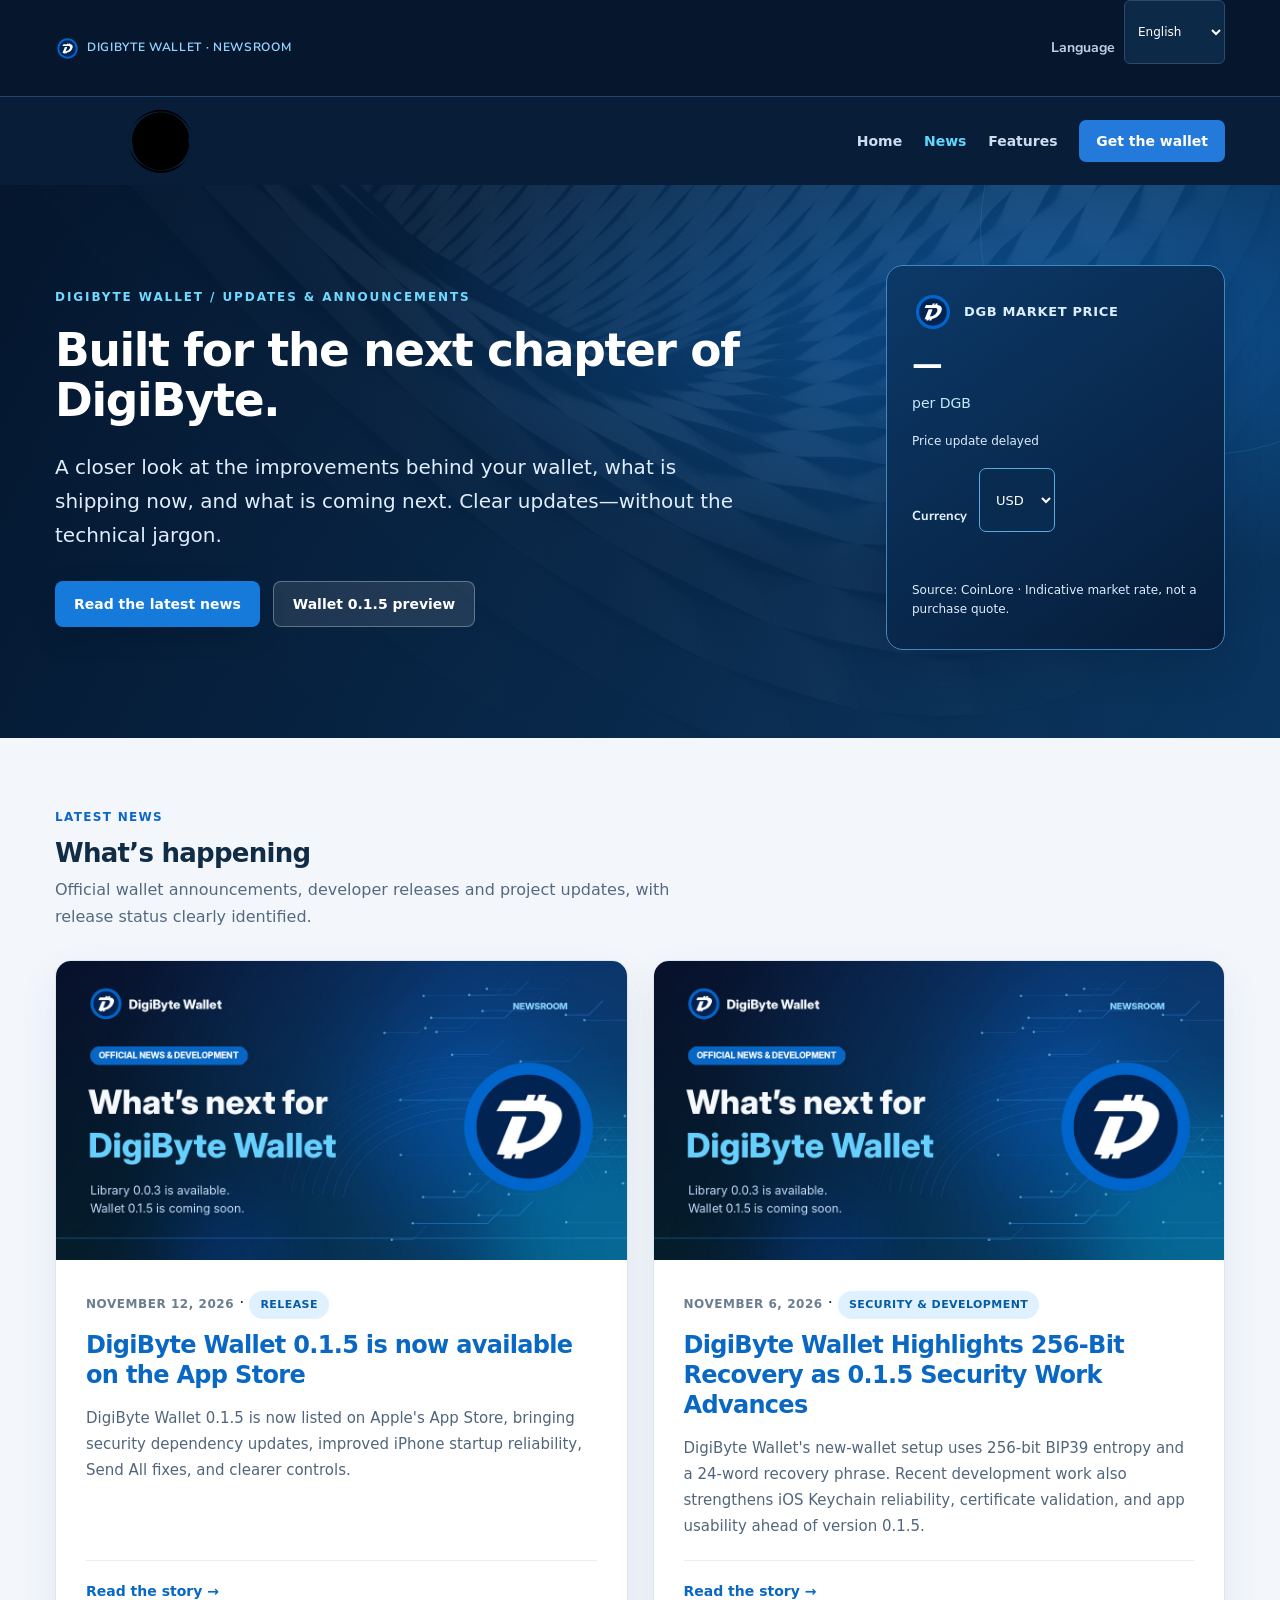
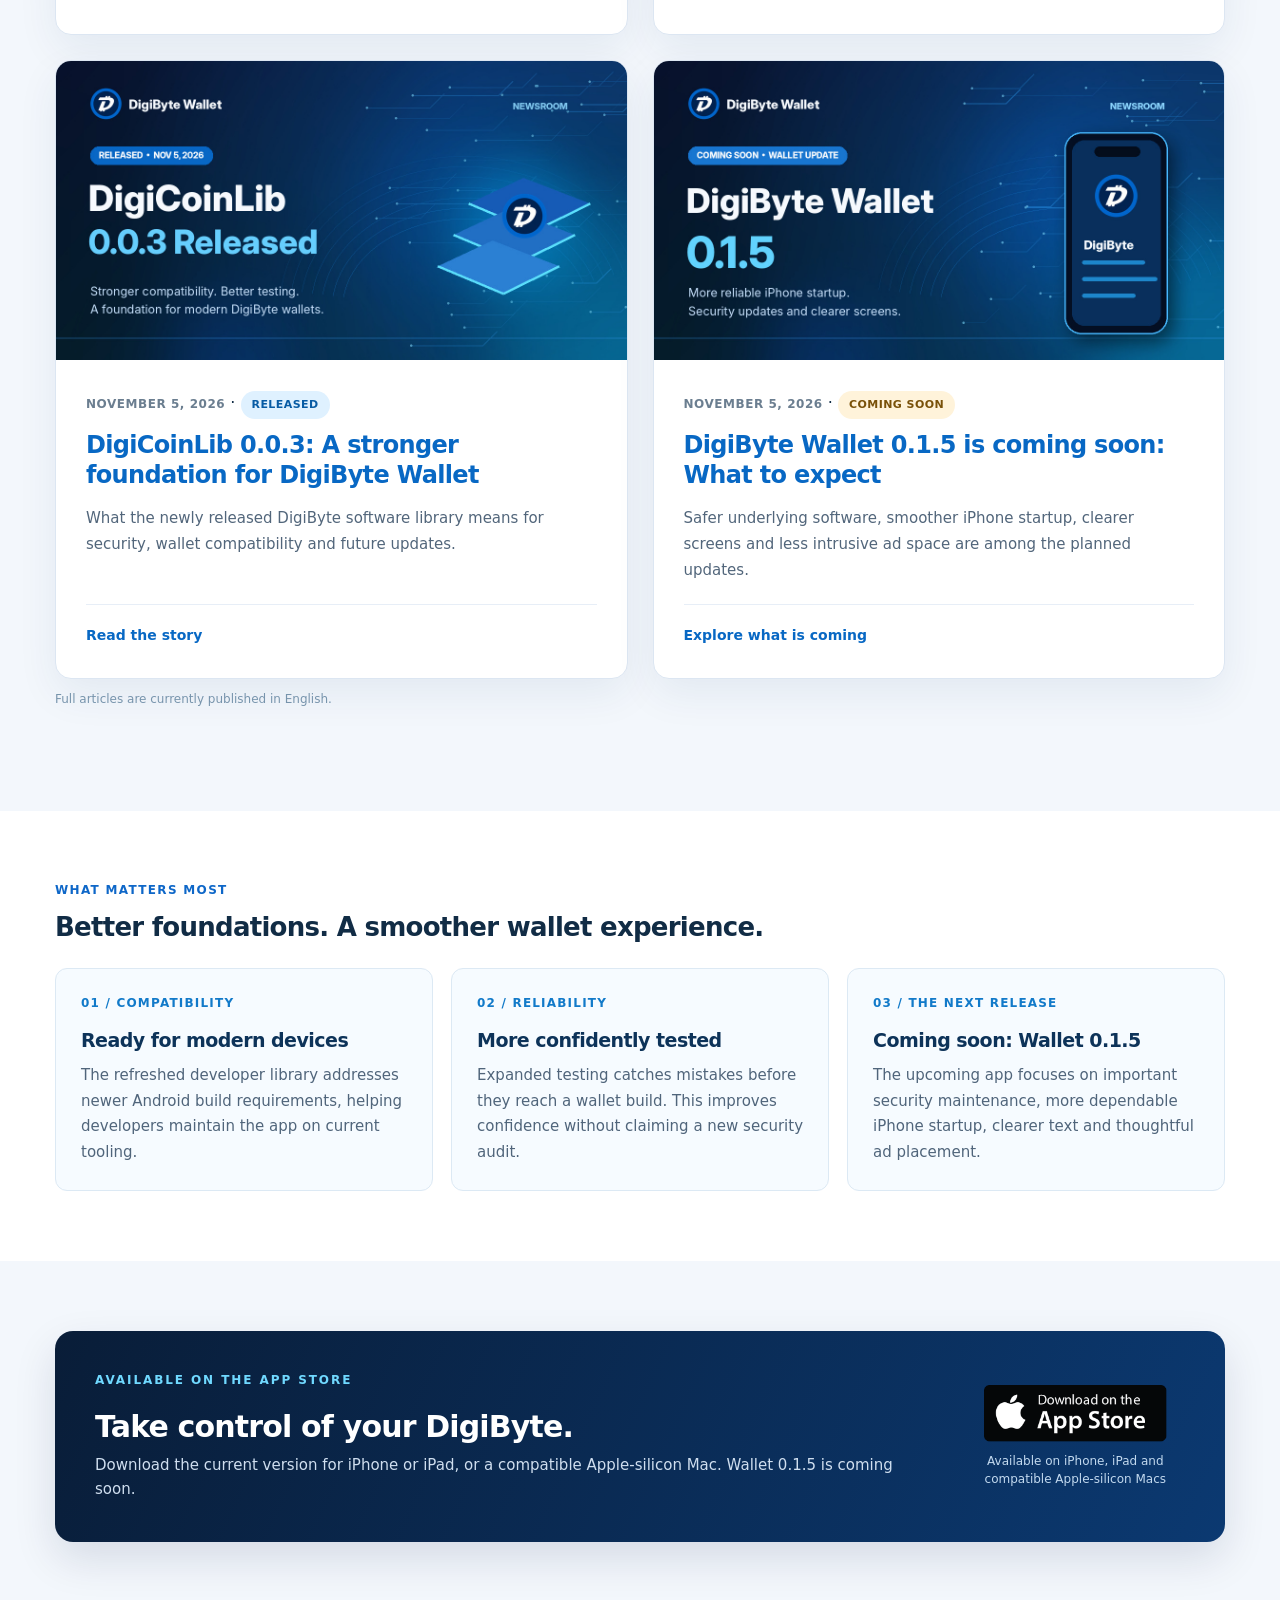
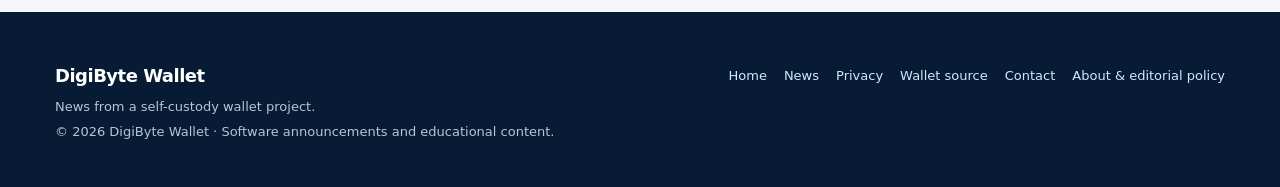
==== commit 344ab358: "Publish news: DigiByte Wallet 0.1.5 is now available on the App Store" ====
--- a/news/index.html
+++ b/news/index.html
@@ -7,14 +7,18 @@
 <meta content="website" property="og:type"/><meta content="DigiByte Wallet" property="og:site_name"/><meta content="en_US" property="og:locale"/><meta content="https://www.digibytewallet.org/news/" property="og:url"/><meta content="DigiByte Wallet News | Releases, Updates &amp; Live DGB Price" property="og:title"/><meta content="Latest official DigiByte Wallet development updates: DigiCoinLib 0.0.3 is available, Wallet 0.1.5 is coming soon, and see a regularly refreshed DigiByte market price." property="og:description"/><meta content="https://www.digibytewallet.org/news/assets/newsroom-social-v33.jpg" property="og:image"/><meta content="https://www.digibytewallet.org/news/assets/newsroom-social-v33.jpg" property="og:image:secure_url"/><meta content="image/jpeg" property="og:image:type"/><meta content="630" property="og:image:height"/><meta content="1200" property="og:image:width"/><meta content="DigiByte Wallet News: latest software releases and future updates" property="og:image:alt"/>
 <meta content="summary_large_image" name="twitter:card"/><meta content="@digibytewallet" name="twitter:site"/><meta content="DigiByte Wallet News | Releases, Updates &amp; Live DGB Price" name="twitter:title"/><meta content="Latest official DigiByte Wallet development updates: DigiCoinLib 0.0.3 is available, Wallet 0.1.5 is coming soon, and see a regularly refreshed DigiByte market price." name="twitter:description"/><meta content="https://www.digibytewallet.org/news/assets/newsroom-social-v33.jpg" name="twitter:image"/><meta content="DigiByte Wallet News: latest software releases and future updates" name="twitter:image:alt"/>
 <link href="/css/base.css" rel="stylesheet"/><link href="/css/main.css" rel="stylesheet"/><link href="/news/assets/news.css" rel="stylesheet"/>
-<script type="application/ld+json">{"@context":"https://schema.org","@graph":[{"@type":"Organization","@id":"https://www.digibytewallet.org/#organization","name":"DigiByte Wallet","url":"https://www.digibytewallet.org/","logo":{"@type":"ImageObject","url":"https://www.digibytewallet.org/images/digibyte-dgb-logo.png"},"sameAs":["https://github.com/sumcoinlabs/digibyte_flutter"]},{"@type":"WebSite","@id":"https://www.digibytewallet.org/#website","url":"https://www.digibytewallet.org/","name":"DigiByte Wallet","publisher":{"@id":"https://www.digibytewallet.org/#organization"},"inLanguage":"en-US"},{"@type":"CollectionPage","@id":"https://www.digibytewallet.org/news/#webpage","name":"DigiByte Wallet News — Releases and updates","description":"Verified DigiByte Wallet and developer tool release announcements.","url":"https://www.digibytewallet.org/news/","isPartOf":{"@id":"https://www.digibytewallet.org/#website"},"publisher":{"@id":"https://www.digibytewallet.org/#organization"},"inLanguage":"en-US","mainEntity":{"@id":"https://www.digibytewallet.org/news/#articles"},"primaryImageOfPage":{"@type":"ImageObject","url":"https://www.digibytewallet.org/news/assets/newsroom-social-v33.jpg","width":1200,"height":630}},{"@type":"ItemList","@id":"https://www.digibytewallet.org/news/#articles","itemListElement":[{"@type":"ListItem","position":1,"name":"DigiByte Wallet Highlights 256-Bit Recovery as 0.1.5 Security Work Advances","url":"https://www.digibytewallet.org/news/digibyte-wallet-256-bit-recovery-security-updates.html"},{"@type":"ListItem","position":2,"name":"DigiCoinLib 0.0.3: A stronger foundation for DigiByte Wallet","url":"https://www.digibytewallet.org/news/digicoinlib-0-0-3-release.html"},{"@type":"ListItem","position":3,"name":"DigiByte Wallet 0.1.5 is coming soon: What to expect","url":"https://www.digibytewallet.org/news/wallet-0-1-5-preview.html"}]}]}</script>
+<script type="application/ld+json">{"@context":"https://schema.org","@graph":[{"@type":"Organization","@id":"https://www.digibytewallet.org/#organization","name":"DigiByte Wallet","url":"https://www.digibytewallet.org/","logo":{"@type":"ImageObject","url":"https://www.digibytewallet.org/images/digibyte-dgb-logo.png"},"sameAs":["https://github.com/sumcoinlabs/digibyte_flutter"]},{"@type":"WebSite","@id":"https://www.digibytewallet.org/#website","url":"https://www.digibytewallet.org/","name":"DigiByte Wallet","publisher":{"@id":"https://www.digibytewallet.org/#organization"},"inLanguage":"en-US"},{"@type":"CollectionPage","@id":"https://www.digibytewallet.org/news/#webpage","name":"DigiByte Wallet News — Releases and updates","description":"Verified DigiByte Wallet and developer tool release announcements.","url":"https://www.digibytewallet.org/news/","isPartOf":{"@id":"https://www.digibytewallet.org/#website"},"publisher":{"@id":"https://www.digibytewallet.org/#organization"},"inLanguage":"en-US","mainEntity":{"@id":"https://www.digibytewallet.org/news/#articles"},"primaryImageOfPage":{"@type":"ImageObject","url":"https://www.digibytewallet.org/news/assets/newsroom-social-v33.jpg","width":1200,"height":630}},{"@type":"ItemList","@id":"https://www.digibytewallet.org/news/#articles","itemListElement":[{"@type":"ListItem","position":1,"name":"DigiByte Wallet 0.1.5 is now available on the App Store","url":"https://www.digibytewallet.org/news/digibyte-wallet-0-1-5-now-available.html"},{"@type":"ListItem","position":2,"name":"DigiByte Wallet Highlights 256-Bit Recovery as 0.1.5 Security Work Advances","url":"https://www.digibytewallet.org/news/digibyte-wallet-256-bit-recovery-security-updates.html"},{"@type":"ListItem","position":3,"name":"DigiCoinLib 0.0.3: A stronger foundation for DigiByte Wallet","url":"https://www.digibytewallet.org/news/digicoinlib-0-0-3-release.html"},{"@type":"ListItem","position":4,"name":"DigiByte Wallet 0.1.5 is coming soon: What to expect","url":"https://www.digibytewallet.org/news/wallet-0-1-5-preview.html"}]}]}</script>
 <script defer="" src="/news/assets/news.js"></script>
 <script async="" crossorigin="anonymous" src="https://pagead2.googlesyndication.com/pagead/js/adsbygoogle.js?client=ca-pub-1492791099222955"></script>
 </head>
 <body class="dw-news"><a class="dw-skip" href="#main">Skip to content</a>
 <div class="dw-topbar"><div class="dw-shell"><strong class="dw-news-brand"><img src="/news/assets/digibyte-symbol.svg" alt="" width="25" height="25" decoding="async">DigiByte Wallet · Newsroom</strong><div class="dw-topbar-right"><label data-i18n="language" for="news-language">Language</label><select aria-label="News display language" id="news-language"><option value="en">English</option><option value="es">Español</option><option value="fr">Français</option><option value="de">Deutsch</option><option value="pt">Português</option><option value="it">Italiano</option><option value="ja">日本語</option><option value="hi">हिन्दी</option><option value="ar">العربية</option></select></div></div></div>
-<header class="dw-header"><div class="dw-shell"><a aria-label="DigiByte Wallet home" class="dw-brand" href="/"><img alt="DigiByte Wallet" src="/images/logo.svg" width="210"/></a><nav aria-label="Site navigation" class="dw-header-nav"><a data-i18n="home" href="/">Home</a><a aria-current="page" data-i18n="news" href="/news/">News</a><a data-i18n="features" href="/#features">Features</a><a class="dw-nav-cta" data-i18n="getWallet" href="/#download">Get the wallet</a></nav></div></header><main id="main"><section class="dw-hero"><div class="dw-shell dw-hero-inner"><div><span class="dw-kicker">DigiByte Wallet / Updates &amp; announcements</span><h1>Built for the next chapter of DigiByte.</h1><p class="dw-lead">A closer look at the improvements behind your wallet, what is shipping now, and what is coming next. Clear updates—without the technical jargon.</p><div class="dw-hero-links"><a class="dw-btn dw-btn-primary" href="/news/digibyte-wallet-256-bit-recovery-security-updates.html">Read the latest news</a><a class="dw-btn dw-btn-light" href="/news/wallet-0-1-5-preview.html">Wallet 0.1.5 preview</a></div></div><section aria-label="DigiByte market price" class="dw-price"><div class="dw-price-heading"><img src="/news/assets/digibyte-symbol.svg" alt="Official DigiByte (DGB) logo" width="42" height="42" decoding="async"><h2 data-i18n="price">DGB market price</h2></div><div aria-live="polite" class="dw-price-value" id="dgb-price-value">—</div><div class="dw-price-unit" data-i18n="perDgb">per DGB</div><p class="dw-price-state" id="dgb-price-state">Checking market data…</p><div class="dw-price-controls"><label data-i18n="currency" for="news-currency">Currency</label><select aria-label="Display currency" id="news-currency"></select></div><p class="dw-price-source" id="dgb-price-source">Indicative rate, not an offer to buy.</p></section></div></section>
-<section class="dw-section"><div class="dw-shell"><div class="dw-section-top"><div><div class="dw-section-label" data-i18n="latest">Latest news</div><h2>What’s happening</h2><p>Official wallet announcements, developer releases and project updates, with release status clearly identified.</p></div></div><div class="dw-cards"><!-- DGB_NEWS_PUBLISHER_V1 digibyte-wallet-256-bit-recovery-security-updates -->
+<header class="dw-header"><div class="dw-shell"><a aria-label="DigiByte Wallet home" class="dw-brand" href="/"><img alt="DigiByte Wallet" src="/images/logo.svg" width="210"/></a><nav aria-label="Site navigation" class="dw-header-nav"><a data-i18n="home" href="/">Home</a><a aria-current="page" data-i18n="news" href="/news/">News</a><a data-i18n="features" href="/#features">Features</a><a class="dw-nav-cta" data-i18n="getWallet" href="/#download">Get the wallet</a></nav></div></header><main id="main"><section class="dw-hero"><div class="dw-shell dw-hero-inner"><div><span class="dw-kicker">DigiByte Wallet / Updates &amp; announcements</span><h1>Built for the next chapter of DigiByte.</h1><p class="dw-lead">A closer look at the improvements behind your wallet, what is shipping now, and what is coming next. Clear updates—without the technical jargon.</p><div class="dw-hero-links"><a class="dw-btn dw-btn-primary" href="/news/digibyte-wallet-0-1-5-now-available.html">Read the latest news</a><a class="dw-btn dw-btn-light" href="/news/wallet-0-1-5-preview.html">Wallet 0.1.5 preview</a></div></div><section aria-label="DigiByte market price" class="dw-price"><div class="dw-price-heading"><img src="/news/assets/digibyte-symbol.svg" alt="Official DigiByte (DGB) logo" width="42" height="42" decoding="async"><h2 data-i18n="price">DGB market price</h2></div><div aria-live="polite" class="dw-price-value" id="dgb-price-value">—</div><div class="dw-price-unit" data-i18n="perDgb">per DGB</div><p class="dw-price-state" id="dgb-price-state">Checking market data…</p><div class="dw-price-controls"><label data-i18n="currency" for="news-currency">Currency</label><select aria-label="Display currency" id="news-currency"></select></div><p class="dw-price-source" id="dgb-price-source">Indicative rate, not an offer to buy.</p></section></div></section>
+<section class="dw-section"><div class="dw-shell"><div class="dw-section-top"><div><div class="dw-section-label" data-i18n="latest">Latest news</div><h2>What’s happening</h2><p>Official wallet announcements, developer releases and project updates, with release status clearly identified.</p></div></div><div class="dw-cards"><!-- DGB_NEWS_PUBLISHER_V1 digibyte-wallet-0-1-5-now-available -->
+<article class="dw-card"><div class="dw-card-visual has-preview"><img alt="DigiByte Wallet newsroom illustration highlighting wallet software updates" class="dw-card-preview" decoding="async" height="630" loading="lazy" src="/news/assets/newsroom-social-v33.jpg" width="1200"></div>
+<div class="dw-card-body"><div><time class="dw-card-date" datetime="2026-11-12T21:22:08Z">November 12, 2026</time> · <span class="dw-pill">Release</span></div>
+<h3><a href="/news/digibyte-wallet-0-1-5-now-available.html">DigiByte Wallet 0.1.5 is now available on the App Store</a></h3><p>DigiByte Wallet 0.1.5 is now listed on Apple&#x27;s App Store, bringing security dependency updates, improved iPhone startup reliability, Send All fixes, and clearer controls.</p>
+<div class="dw-card-bottom"><a href="/news/digibyte-wallet-0-1-5-now-available.html">Read the story →</a></div></div></article><!-- DGB_NEWS_PUBLISHER_V1 digibyte-wallet-256-bit-recovery-security-updates -->
 <article class="dw-card"><div class="dw-card-visual has-preview"><img alt="DigiByte Wallet newsroom artwork for an update on 256-bit recovery and wallet security" class="dw-card-preview" decoding="async" height="630" loading="lazy" src="/news/assets/newsroom-social-v33.jpg" width="1200"></div>
 <div class="dw-card-body"><div><time class="dw-card-date" datetime="2026-11-06T02:03:29Z">November 6, 2026</time> · <span class="dw-pill">Security &amp; development</span></div>
 <h3><a href="/news/digibyte-wallet-256-bit-recovery-security-updates.html">DigiByte Wallet Highlights 256-Bit Recovery as 0.1.5 Security Work Advances</a></h3><p>DigiByte Wallet&#x27;s new-wallet setup uses 256-bit BIP39 entropy and a 24-word recovery phrase. Recent development work also strengthens iOS Keychain reliability, certificate validation, and app usability ahead of version 0.1.5.</p>
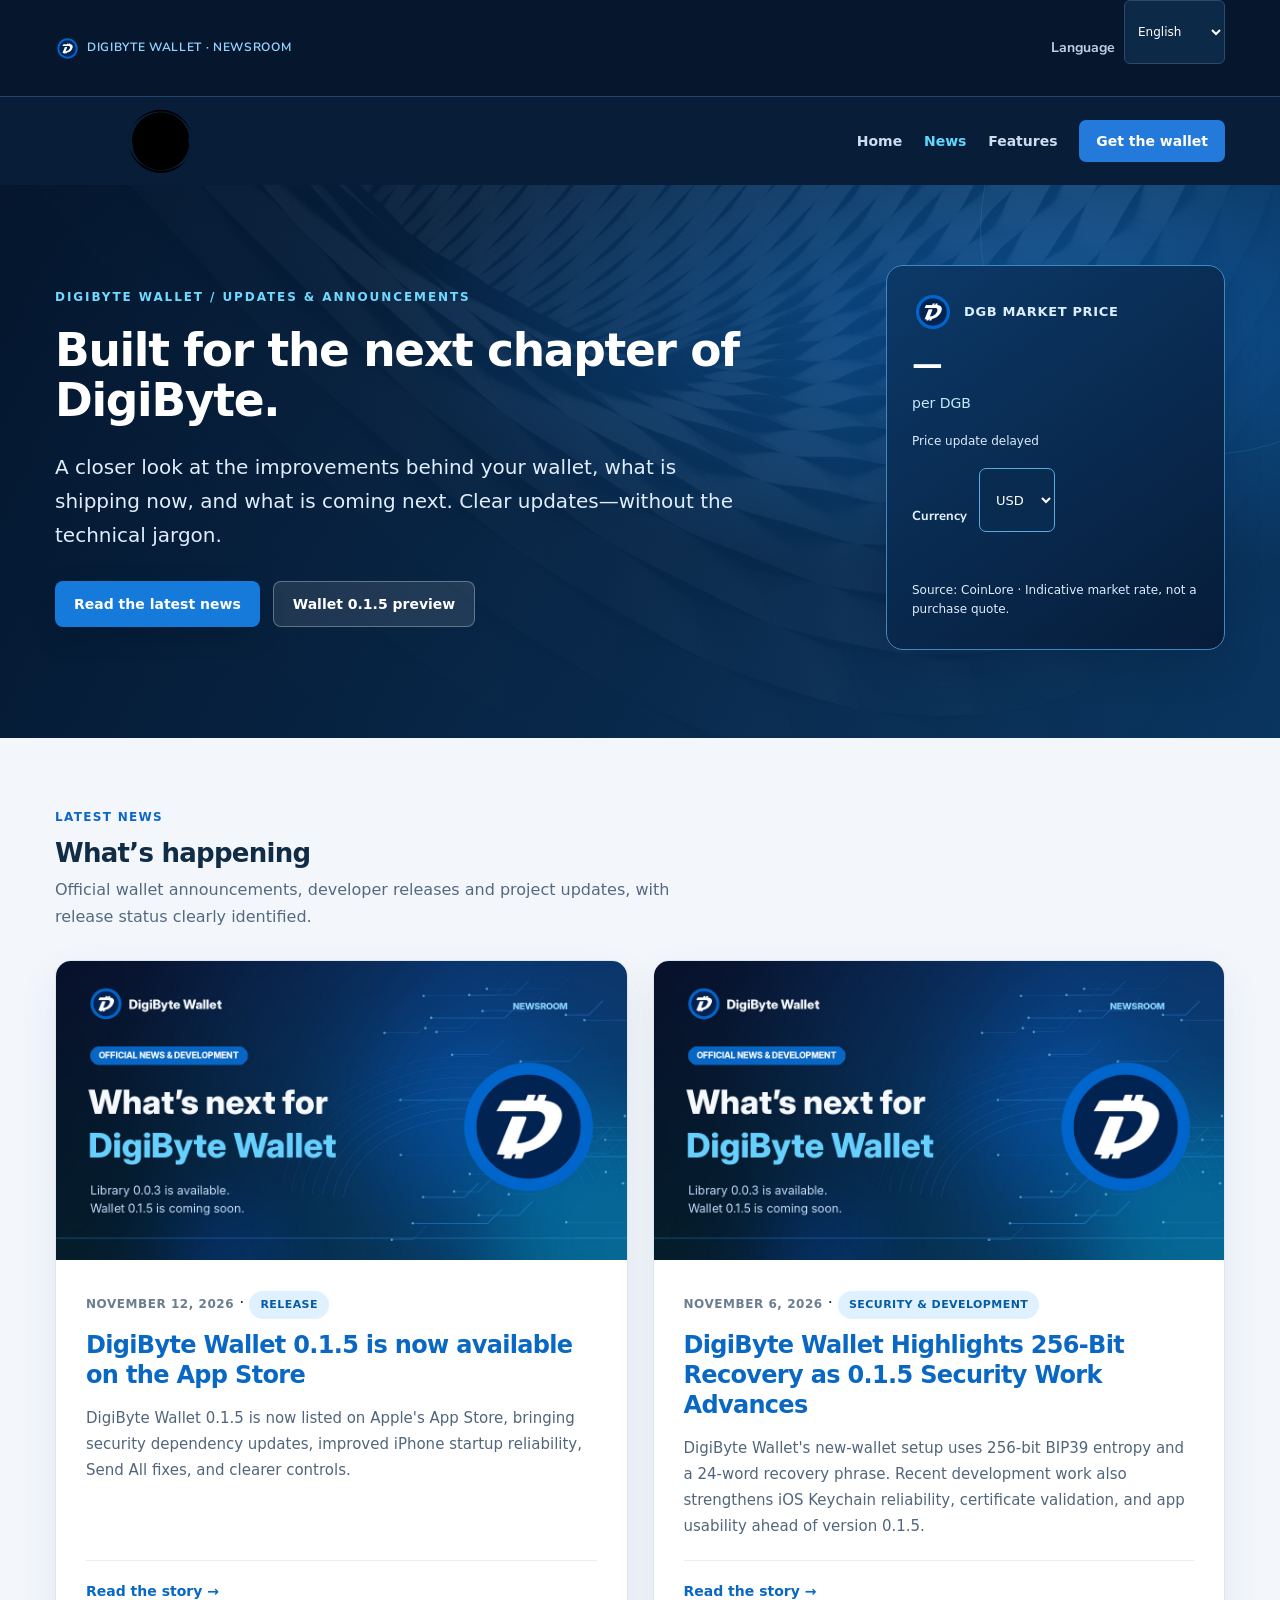
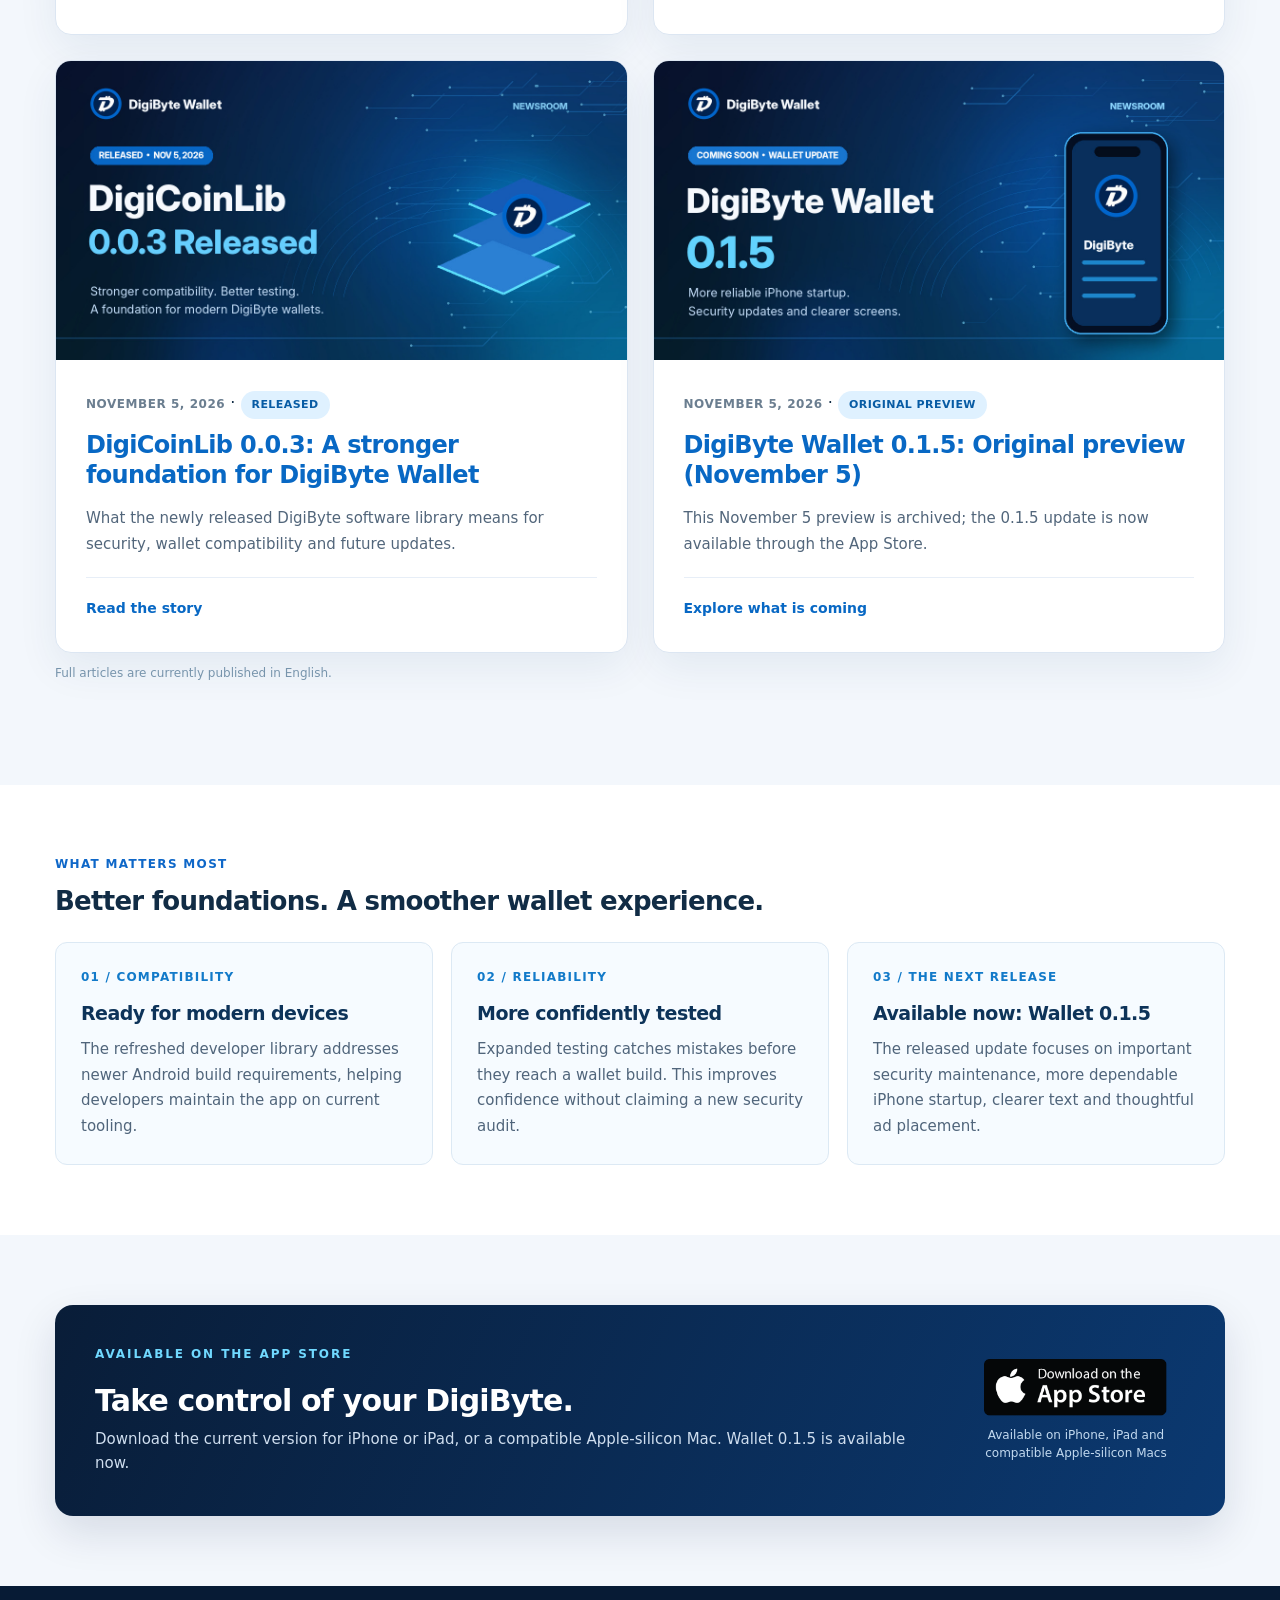
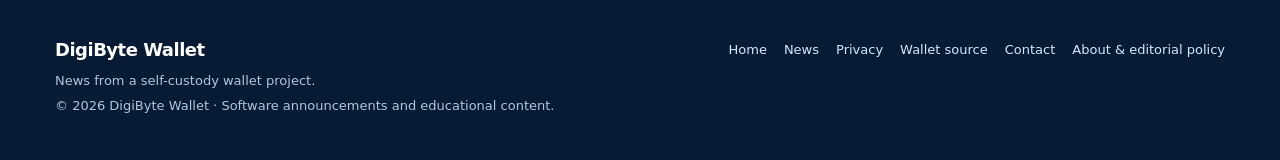
==== commit 0d0e5d2d: "Update wallet 0.1.5 release status and add controlled unpublish" ====
--- a/news/index.html
+++ b/news/index.html
@@ -1,13 +1,13 @@
 <!DOCTYPE html>
 
 <html lang="en"><head><meta charset="utf-8"/><meta content="width=device-width,initial-scale=1" name="viewport"/>
-<title>DigiByte Wallet News | Releases, Updates &amp; Live DGB Price</title><meta content="Latest official DigiByte Wallet development updates: DigiCoinLib 0.0.3 is available, Wallet 0.1.5 is coming soon, and see a regularly refreshed DigiByte market price." name="description"/>
+<title>DigiByte Wallet News | Releases, Updates &amp; Live DGB Price</title><meta content="Latest official DigiByte Wallet development updates: DigiCoinLib 0.0.3 is available, Wallet 0.1.5 is now available, and see a regularly refreshed DigiByte market price." name="description"/>
 <meta content="DigiByte Wallet" name="author"/><meta content="index,follow,max-image-preview:large" name="robots"/><meta content="#071d38" name="theme-color"/><meta content="ca-pub-1492791099222955" name="google-adsense-account"/>
 <link href="https://www.digibytewallet.org/news/" rel="canonical"/><link href="/favicon.ico" rel="icon" type="image/x-icon"/><link href="https://www.digibytewallet.org/news/feed.xml" rel="alternate" title="DigiByte Wallet News RSS" type="application/rss+xml"/><link href="https://www.digibytewallet.org/news/feed.json" rel="alternate" title="DigiByte Wallet News JSON Feed" type="application/feed+json"/>
-<meta content="website" property="og:type"/><meta content="DigiByte Wallet" property="og:site_name"/><meta content="en_US" property="og:locale"/><meta content="https://www.digibytewallet.org/news/" property="og:url"/><meta content="DigiByte Wallet News | Releases, Updates &amp; Live DGB Price" property="og:title"/><meta content="Latest official DigiByte Wallet development updates: DigiCoinLib 0.0.3 is available, Wallet 0.1.5 is coming soon, and see a regularly refreshed DigiByte market price." property="og:description"/><meta content="https://www.digibytewallet.org/news/assets/newsroom-social-v33.jpg" property="og:image"/><meta content="https://www.digibytewallet.org/news/assets/newsroom-social-v33.jpg" property="og:image:secure_url"/><meta content="image/jpeg" property="og:image:type"/><meta content="630" property="og:image:height"/><meta content="1200" property="og:image:width"/><meta content="DigiByte Wallet News: latest software releases and future updates" property="og:image:alt"/>
-<meta content="summary_large_image" name="twitter:card"/><meta content="@digibytewallet" name="twitter:site"/><meta content="DigiByte Wallet News | Releases, Updates &amp; Live DGB Price" name="twitter:title"/><meta content="Latest official DigiByte Wallet development updates: DigiCoinLib 0.0.3 is available, Wallet 0.1.5 is coming soon, and see a regularly refreshed DigiByte market price." name="twitter:description"/><meta content="https://www.digibytewallet.org/news/assets/newsroom-social-v33.jpg" name="twitter:image"/><meta content="DigiByte Wallet News: latest software releases and future updates" name="twitter:image:alt"/>
+<meta content="website" property="og:type"/><meta content="DigiByte Wallet" property="og:site_name"/><meta content="en_US" property="og:locale"/><meta content="https://www.digibytewallet.org/news/" property="og:url"/><meta content="DigiByte Wallet News | Releases, Updates &amp; Live DGB Price" property="og:title"/><meta content="Latest official DigiByte Wallet development updates: DigiCoinLib 0.0.3 is available, Wallet 0.1.5 is now available, and see a regularly refreshed DigiByte market price." property="og:description"/><meta content="https://www.digibytewallet.org/news/assets/newsroom-social-v33.jpg" property="og:image"/><meta content="https://www.digibytewallet.org/news/assets/newsroom-social-v33.jpg" property="og:image:secure_url"/><meta content="image/jpeg" property="og:image:type"/><meta content="630" property="og:image:height"/><meta content="1200" property="og:image:width"/><meta content="DigiByte Wallet News: latest software releases and future updates" property="og:image:alt"/>
+<meta content="summary_large_image" name="twitter:card"/><meta content="@digibytewallet" name="twitter:site"/><meta content="DigiByte Wallet News | Releases, Updates &amp; Live DGB Price" name="twitter:title"/><meta content="Latest official DigiByte Wallet development updates: DigiCoinLib 0.0.3 is available, Wallet 0.1.5 is now available, and see a regularly refreshed DigiByte market price." name="twitter:description"/><meta content="https://www.digibytewallet.org/news/assets/newsroom-social-v33.jpg" name="twitter:image"/><meta content="DigiByte Wallet News: latest software releases and future updates" name="twitter:image:alt"/>
 <link href="/css/base.css" rel="stylesheet"/><link href="/css/main.css" rel="stylesheet"/><link href="/news/assets/news.css" rel="stylesheet"/>
-<script type="application/ld+json">{"@context":"https://schema.org","@graph":[{"@type":"Organization","@id":"https://www.digibytewallet.org/#organization","name":"DigiByte Wallet","url":"https://www.digibytewallet.org/","logo":{"@type":"ImageObject","url":"https://www.digibytewallet.org/images/digibyte-dgb-logo.png"},"sameAs":["https://github.com/sumcoinlabs/digibyte_flutter"]},{"@type":"WebSite","@id":"https://www.digibytewallet.org/#website","url":"https://www.digibytewallet.org/","name":"DigiByte Wallet","publisher":{"@id":"https://www.digibytewallet.org/#organization"},"inLanguage":"en-US"},{"@type":"CollectionPage","@id":"https://www.digibytewallet.org/news/#webpage","name":"DigiByte Wallet News — Releases and updates","description":"Verified DigiByte Wallet and developer tool release announcements.","url":"https://www.digibytewallet.org/news/","isPartOf":{"@id":"https://www.digibytewallet.org/#website"},"publisher":{"@id":"https://www.digibytewallet.org/#organization"},"inLanguage":"en-US","mainEntity":{"@id":"https://www.digibytewallet.org/news/#articles"},"primaryImageOfPage":{"@type":"ImageObject","url":"https://www.digibytewallet.org/news/assets/newsroom-social-v33.jpg","width":1200,"height":630}},{"@type":"ItemList","@id":"https://www.digibytewallet.org/news/#articles","itemListElement":[{"@type":"ListItem","position":1,"name":"DigiByte Wallet 0.1.5 is now available on the App Store","url":"https://www.digibytewallet.org/news/digibyte-wallet-0-1-5-now-available.html"},{"@type":"ListItem","position":2,"name":"DigiByte Wallet Highlights 256-Bit Recovery as 0.1.5 Security Work Advances","url":"https://www.digibytewallet.org/news/digibyte-wallet-256-bit-recovery-security-updates.html"},{"@type":"ListItem","position":3,"name":"DigiCoinLib 0.0.3: A stronger foundation for DigiByte Wallet","url":"https://www.digibytewallet.org/news/digicoinlib-0-0-3-release.html"},{"@type":"ListItem","position":4,"name":"DigiByte Wallet 0.1.5 is coming soon: What to expect","url":"https://www.digibytewallet.org/news/wallet-0-1-5-preview.html"}]}]}</script>
+<script type="application/ld+json">{"@context":"https://schema.org","@graph":[{"@type":"Organization","@id":"https://www.digibytewallet.org/#organization","name":"DigiByte Wallet","url":"https://www.digibytewallet.org/","logo":{"@type":"ImageObject","url":"https://www.digibytewallet.org/images/digibyte-dgb-logo.png"},"sameAs":["https://github.com/sumcoinlabs/digibyte_flutter"]},{"@type":"WebSite","@id":"https://www.digibytewallet.org/#website","url":"https://www.digibytewallet.org/","name":"DigiByte Wallet","publisher":{"@id":"https://www.digibytewallet.org/#organization"},"inLanguage":"en-US"},{"@type":"CollectionPage","@id":"https://www.digibytewallet.org/news/#webpage","name":"DigiByte Wallet News — Releases and updates","description":"Verified DigiByte Wallet and developer tool release announcements.","url":"https://www.digibytewallet.org/news/","isPartOf":{"@id":"https://www.digibytewallet.org/#website"},"publisher":{"@id":"https://www.digibytewallet.org/#organization"},"inLanguage":"en-US","mainEntity":{"@id":"https://www.digibytewallet.org/news/#articles"},"primaryImageOfPage":{"@type":"ImageObject","url":"https://www.digibytewallet.org/news/assets/newsroom-social-v33.jpg","width":1200,"height":630}},{"@type":"ItemList","@id":"https://www.digibytewallet.org/news/#articles","itemListElement":[{"@type":"ListItem","position":1,"name":"DigiByte Wallet 0.1.5 is now available on the App Store","url":"https://www.digibytewallet.org/news/digibyte-wallet-0-1-5-now-available.html"},{"@type":"ListItem","position":2,"name":"DigiByte Wallet Highlights 256-Bit Recovery as 0.1.5 Security Work Advances","url":"https://www.digibytewallet.org/news/digibyte-wallet-256-bit-recovery-security-updates.html"},{"@type":"ListItem","position":3,"name":"DigiCoinLib 0.0.3: A stronger foundation for DigiByte Wallet","url":"https://www.digibytewallet.org/news/digicoinlib-0-0-3-release.html"},{"@type":"ListItem","position":4,"name":"DigiByte Wallet 0.1.5: Original preview (November 5)","url":"https://www.digibytewallet.org/news/wallet-0-1-5-preview.html"}]}]}</script>
 <script defer="" src="/news/assets/news.js"></script>
 <script async="" crossorigin="anonymous" src="https://pagead2.googlesyndication.com/pagead/js/adsbygoogle.js?client=ca-pub-1492791099222955"></script>
 </head>
@@ -22,6 +22,6 @@
 <article class="dw-card"><div class="dw-card-visual has-preview"><img alt="DigiByte Wallet newsroom artwork for an update on 256-bit recovery and wallet security" class="dw-card-preview" decoding="async" height="630" loading="lazy" src="/news/assets/newsroom-social-v33.jpg" width="1200"></div>
 <div class="dw-card-body"><div><time class="dw-card-date" datetime="2026-11-06T02:03:29Z">November 6, 2026</time> · <span class="dw-pill">Security &amp; development</span></div>
 <h3><a href="/news/digibyte-wallet-256-bit-recovery-security-updates.html">DigiByte Wallet Highlights 256-Bit Recovery as 0.1.5 Security Work Advances</a></h3><p>DigiByte Wallet&#x27;s new-wallet setup uses 256-bit BIP39 entropy and a 24-word recovery phrase. Recent development work also strengthens iOS Keychain reliability, certificate validation, and app usability ahead of version 0.1.5.</p>
-<div class="dw-card-bottom"><a href="/news/digibyte-wallet-256-bit-recovery-security-updates.html">Read the story →</a></div></div></article><article class="dw-card"><div class="dw-card-visual has-preview"><img alt="DigiCoinLib 0.0.3 release artwork" class="dw-card-preview" decoding="async" height="630" loading="lazy" src="/news/assets/digicoinlib-0-0-3-social-v33.jpg" width="1200"/></div><div class="dw-card-body"><div><time class="dw-card-date" datetime="2026-11-05">November 5, 2026</time> · <span class="dw-pill">Released</span></div><h3><a href="/news/digicoinlib-0-0-3-release.html">DigiCoinLib 0.0.3: A stronger foundation for DigiByte Wallet</a></h3><p>What the newly released DigiByte software library means for security, wallet compatibility and future updates.</p><div class="dw-card-bottom"><a data-i18n="read" href="/news/digicoinlib-0-0-3-release.html">Read the story →</a></div></div></article><article class="dw-card"><div class="dw-card-visual is-upcoming has-preview"><img alt="DigiByte Wallet 0.1.5 coming soon artwork" class="dw-card-preview" decoding="async" height="630" loading="lazy" src="/news/assets/wallet-0-1-5-social-v33.jpg" width="1200"/></div><div class="dw-card-body"><div><time class="dw-card-date" datetime="2026-11-05">November 5, 2026</time> · <span class="dw-pill dw-pill-soon">Coming soon</span></div><h3><a href="/news/wallet-0-1-5-preview.html">DigiByte Wallet 0.1.5 is coming soon: What to expect</a></h3><p>Safer underlying software, smoother iPhone startup, clearer screens and less intrusive ad space are among the planned updates.</p><div class="dw-card-bottom"><a data-i18n="preview" href="/news/wallet-0-1-5-preview.html">Explore what is coming →</a></div></div></article></div><div class="dw-ad-target" data-ad-zone="home"></div><p class="dw-english-note" data-i18n="readEnglish">Full articles are currently published in English.</p></div></section>
-<section class="dw-section dw-section-alt"><div class="dw-shell"><div class="dw-section-label">What matters most</div><h2>Better foundations. A smoother wallet experience.</h2><div class="dw-promise-grid"><div class="dw-promise"><div class="dw-promise-number">01 / COMPATIBILITY</div><h3>Ready for modern devices</h3><p>The refreshed developer library addresses newer Android build requirements, helping developers maintain the app on current tooling.</p></div><div class="dw-promise"><div class="dw-promise-number">02 / RELIABILITY</div><h3>More confidently tested</h3><p>Expanded testing catches mistakes before they reach a wallet build. This improves confidence without claiming a new security audit.</p></div><div class="dw-promise"><div class="dw-promise-number">03 / THE NEXT RELEASE</div><h3>Coming soon: Wallet 0.1.5</h3><p>The upcoming app focuses on important security maintenance, more dependable iPhone startup, clearer text and thoughtful ad placement.</p></div></div></div></section>
-<section class="dw-section"><div class="dw-shell"><div class="dw-apple-panel"><div><span class="dw-kicker">Available on the App Store</span><h2>Take control of your DigiByte.</h2><p>Download the current version for iPhone or iPad, or a compatible Apple-silicon Mac. Wallet 0.1.5 is coming soon.</p></div><div class="dw-app-badges"><a aria-label="Download DigiByte Wallet from the Apple App Store for iPhone, iPad or compatible Mac" href="https://apps.apple.com/us/app/digibyte-wallet/id6481703766" rel="noopener noreferrer" target="_blank"><img alt="Download on the App Store" loading="lazy" src="/images/appstore.png" width="183"/></a><div class="dw-small" data-i18n="apple">Available on iPhone, iPad and compatible Apple-silicon Macs</div></div></div></div></section></main><footer class="dw-footer"><div class="dw-shell"><div><h2>DigiByte Wallet</h2><p>News from a self-custody wallet project.</p><small>© 2026 DigiByte Wallet · Software announcements and educational content.</small></div><nav aria-label="Footer links"><a href="/">Home</a><a href="/news/">News</a><a href="/privacy/">Privacy</a><a href="https://github.com/sumcoinlabs/digibyte_flutter">Wallet source</a><a href="mailto:digibytewalletorg@gmail.com">Contact</a><a href="/news/about.html">About &amp; editorial policy</a></nav></div></footer></body></html>+<div class="dw-card-bottom"><a href="/news/digibyte-wallet-256-bit-recovery-security-updates.html">Read the story →</a></div></div></article><article class="dw-card"><div class="dw-card-visual has-preview"><img alt="DigiCoinLib 0.0.3 release artwork" class="dw-card-preview" decoding="async" height="630" loading="lazy" src="/news/assets/digicoinlib-0-0-3-social-v33.jpg" width="1200"/></div><div class="dw-card-body"><div><time class="dw-card-date" datetime="2026-11-05">November 5, 2026</time> · <span class="dw-pill">Released</span></div><h3><a href="/news/digicoinlib-0-0-3-release.html">DigiCoinLib 0.0.3: A stronger foundation for DigiByte Wallet</a></h3><p>What the newly released DigiByte software library means for security, wallet compatibility and future updates.</p><div class="dw-card-bottom"><a data-i18n="read" href="/news/digicoinlib-0-0-3-release.html">Read the story →</a></div></div></article><article class="dw-card"><div class="dw-card-visual has-preview"><img alt="DigiByte Wallet 0.1.5 coming soon artwork" class="dw-card-preview" decoding="async" height="630" loading="lazy" src="/news/assets/wallet-0-1-5-social-v33.jpg" width="1200"/></div><div class="dw-card-body"><div><time class="dw-card-date" datetime="2026-11-05">November 5, 2026</time> · <span class="dw-pill">Original preview</span></div><h3><a href="/news/wallet-0-1-5-preview.html">DigiByte Wallet 0.1.5: Original preview (November 5)</a></h3><p>This November 5 preview is archived; the 0.1.5 update is now available through the App Store.</p><div class="dw-card-bottom"><a data-i18n="preview" href="/news/wallet-0-1-5-preview.html">Read the original preview →</a></div></div></article></div><div class="dw-ad-target" data-ad-zone="home"></div><p class="dw-english-note" data-i18n="readEnglish">Full articles are currently published in English.</p></div></section>
+<section class="dw-section dw-section-alt"><div class="dw-shell"><div class="dw-section-label">What matters most</div><h2>Better foundations. A smoother wallet experience.</h2><div class="dw-promise-grid"><div class="dw-promise"><div class="dw-promise-number">01 / COMPATIBILITY</div><h3>Ready for modern devices</h3><p>The refreshed developer library addresses newer Android build requirements, helping developers maintain the app on current tooling.</p></div><div class="dw-promise"><div class="dw-promise-number">02 / RELIABILITY</div><h3>More confidently tested</h3><p>Expanded testing catches mistakes before they reach a wallet build. This improves confidence without claiming a new security audit.</p></div><div class="dw-promise"><div class="dw-promise-number">03 / THE NEXT RELEASE</div><h3>Available now: Wallet 0.1.5</h3><p>The released update focuses on important security maintenance, more dependable iPhone startup, clearer text and thoughtful ad placement.</p></div></div></div></section>
+<section class="dw-section"><div class="dw-shell"><div class="dw-apple-panel"><div><span class="dw-kicker">Available on the App Store</span><h2>Take control of your DigiByte.</h2><p>Download the current version for iPhone or iPad, or a compatible Apple-silicon Mac. Wallet 0.1.5 is available now.</p></div><div class="dw-app-badges"><a aria-label="Download DigiByte Wallet from the Apple App Store for iPhone, iPad or compatible Mac" href="https://apps.apple.com/us/app/digibyte-wallet/id6481703766" rel="noopener noreferrer" target="_blank"><img alt="Download on the App Store" loading="lazy" src="/images/appstore.png" width="183"/></a><div class="dw-small" data-i18n="apple">Available on iPhone, iPad and compatible Apple-silicon Macs</div></div></div></div></section></main><footer class="dw-footer"><div class="dw-shell"><div><h2>DigiByte Wallet</h2><p>News from a self-custody wallet project.</p><small>© 2026 DigiByte Wallet · Software announcements and educational content.</small></div><nav aria-label="Footer links"><a href="/">Home</a><a href="/news/">News</a><a href="/privacy/">Privacy</a><a href="https://github.com/sumcoinlabs/digibyte_flutter">Wallet source</a><a href="mailto:digibytewalletorg@gmail.com">Contact</a><a href="/news/about.html">About &amp; editorial policy</a></nav></div></footer></body></html>
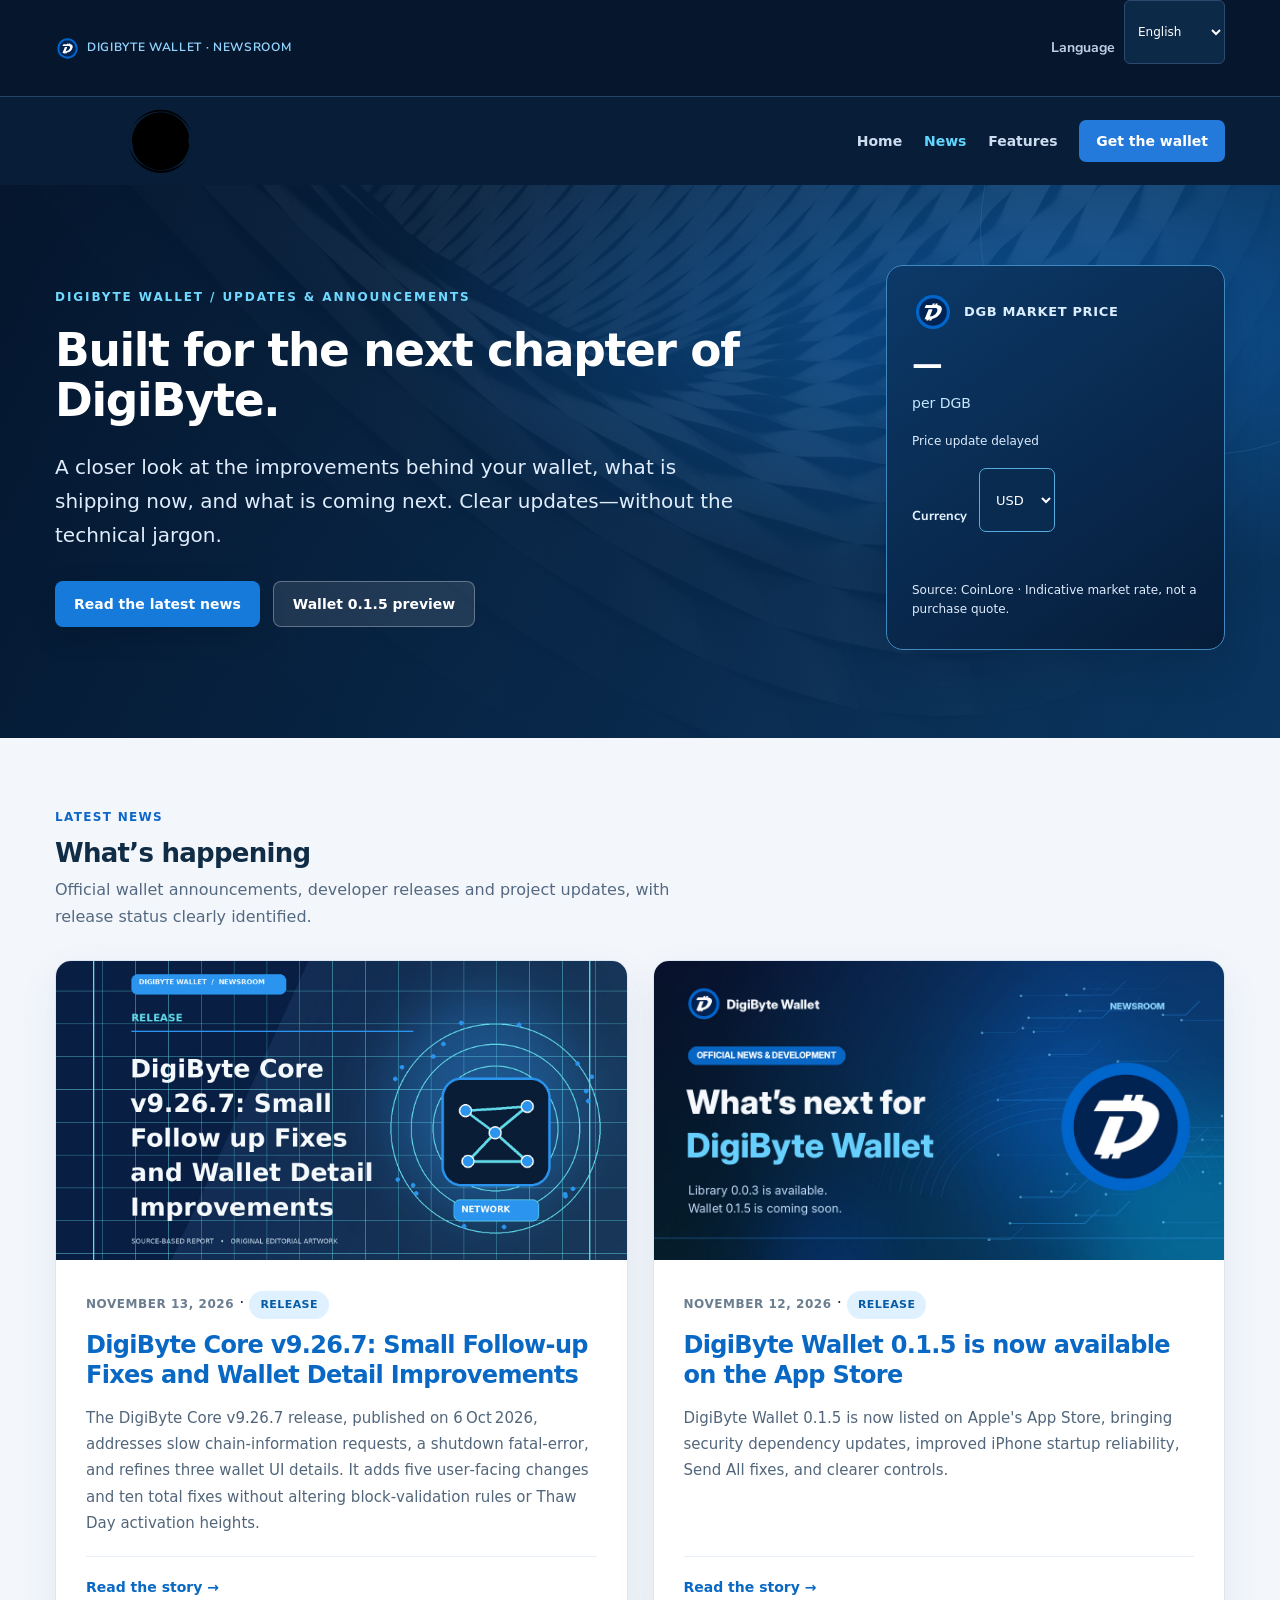
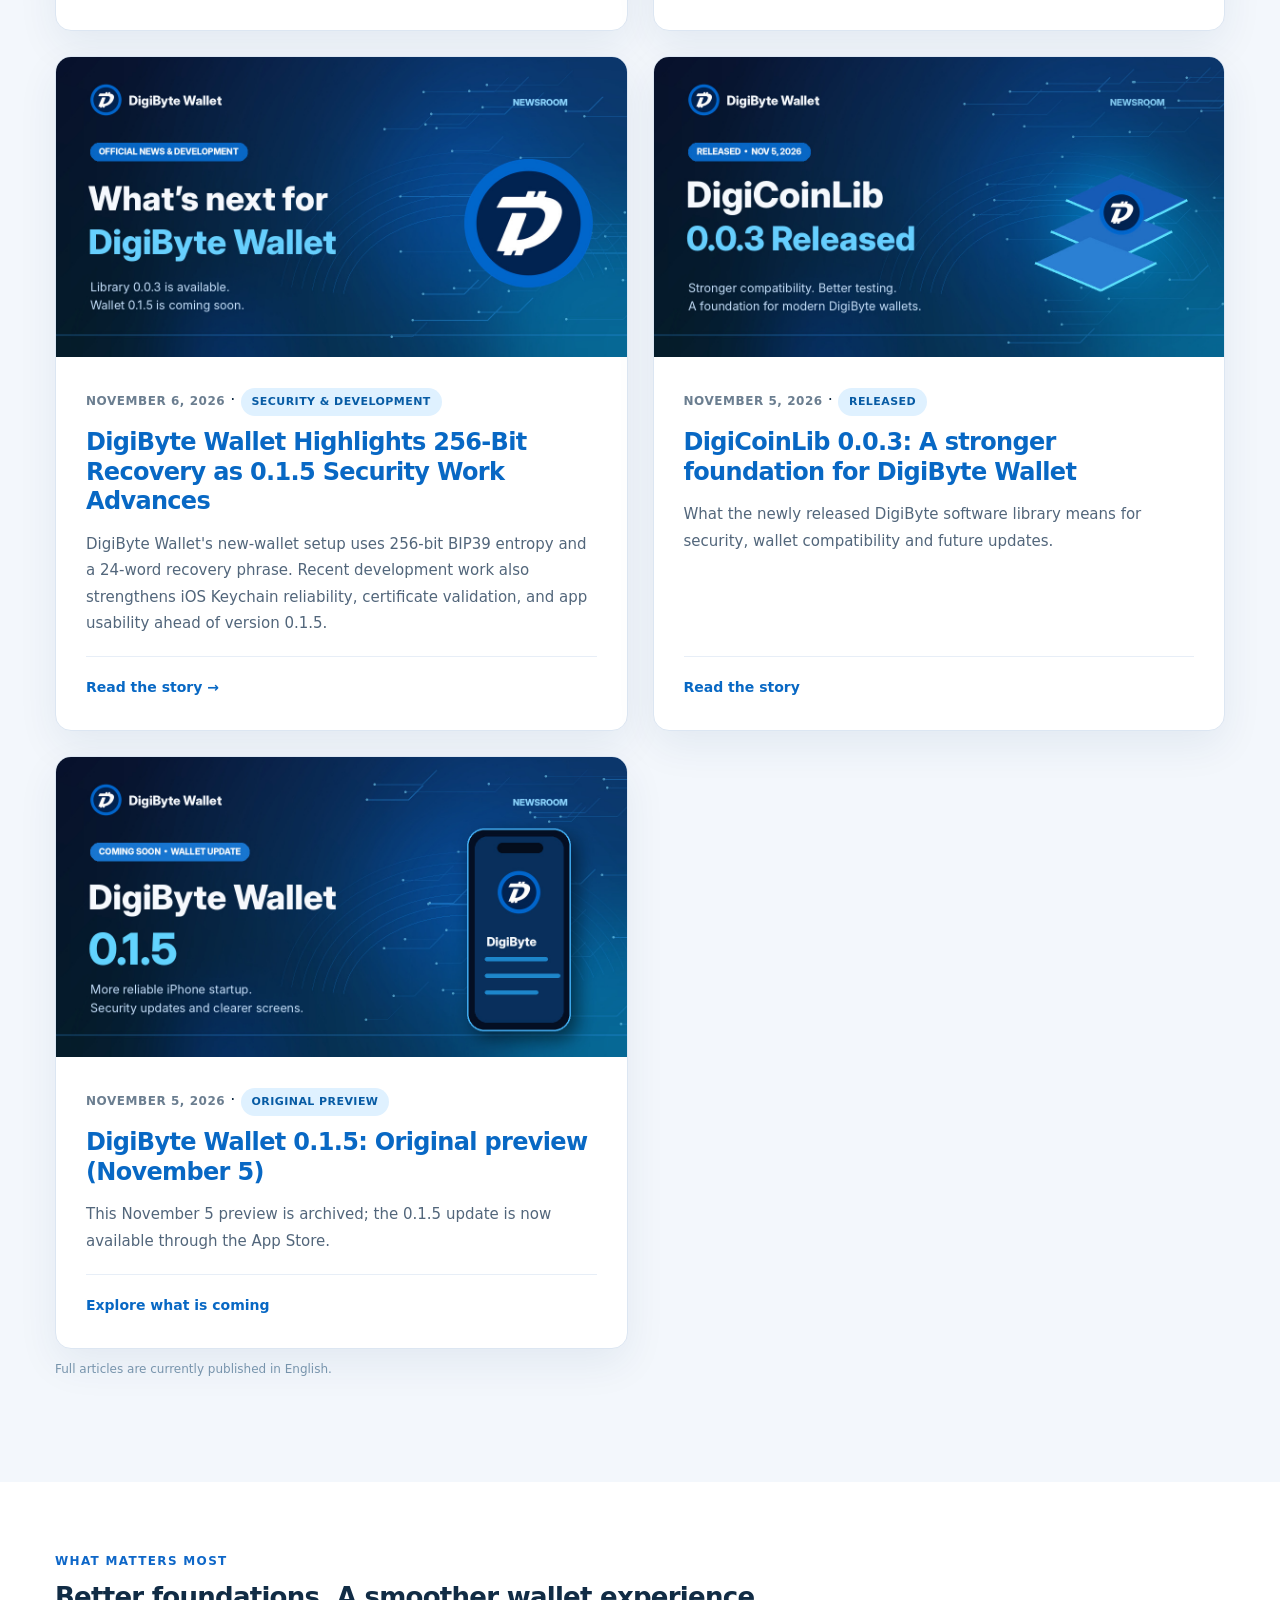
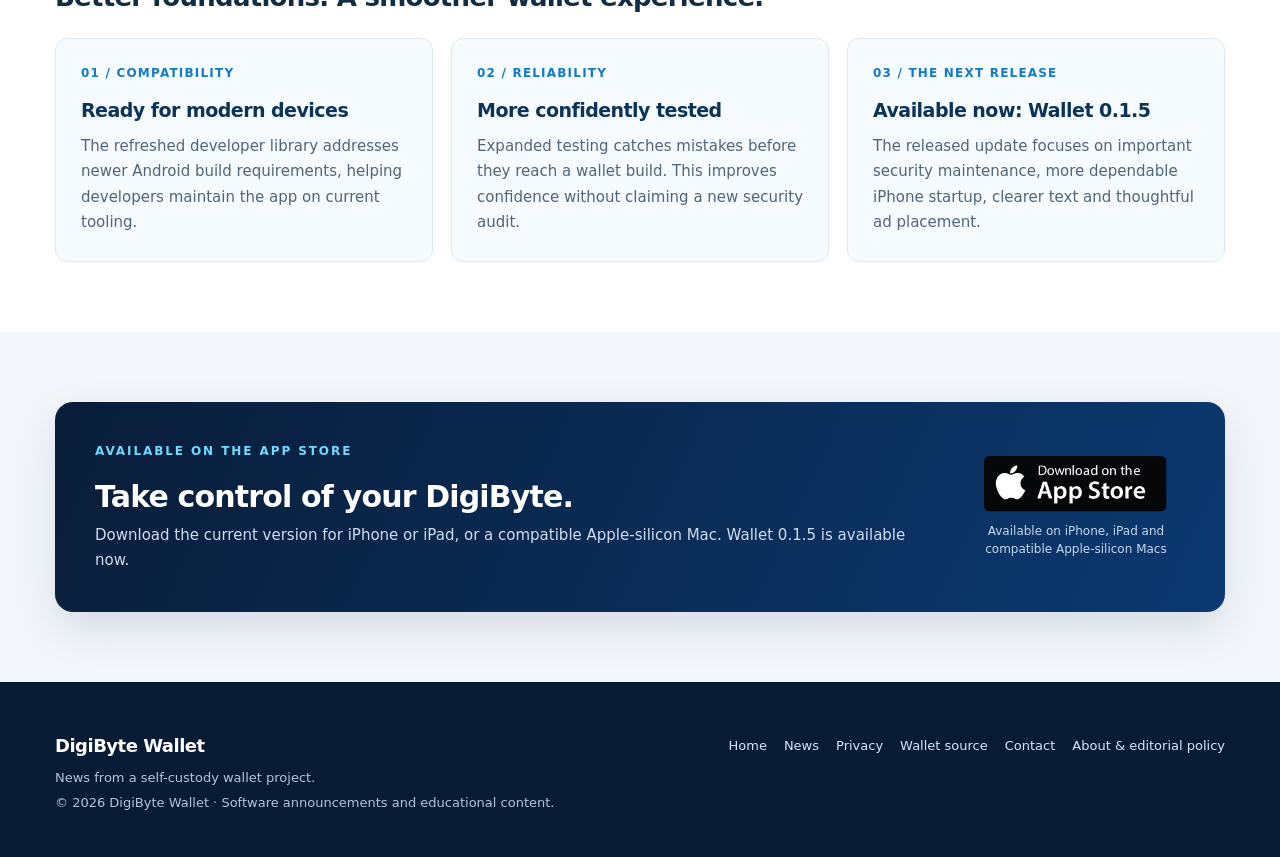
==== commit 2a1e970f: "Publish news: DigiByte Core v9.26.7: Small Follow‑up Fixes and Wallet Detail Improvements" ====
--- a/news/index.html
+++ b/news/index.html
@@ -7,14 +7,18 @@
 <meta content="website" property="og:type"/><meta content="DigiByte Wallet" property="og:site_name"/><meta content="en_US" property="og:locale"/><meta content="https://www.digibytewallet.org/news/" property="og:url"/><meta content="DigiByte Wallet News | Releases, Updates &amp; Live DGB Price" property="og:title"/><meta content="Latest official DigiByte Wallet development updates: DigiCoinLib 0.0.3 is available, Wallet 0.1.5 is now available, and see a regularly refreshed DigiByte market price." property="og:description"/><meta content="https://www.digibytewallet.org/news/assets/newsroom-social-v33.jpg" property="og:image"/><meta content="https://www.digibytewallet.org/news/assets/newsroom-social-v33.jpg" property="og:image:secure_url"/><meta content="image/jpeg" property="og:image:type"/><meta content="630" property="og:image:height"/><meta content="1200" property="og:image:width"/><meta content="DigiByte Wallet News: latest software releases and future updates" property="og:image:alt"/>
 <meta content="summary_large_image" name="twitter:card"/><meta content="@digibytewallet" name="twitter:site"/><meta content="DigiByte Wallet News | Releases, Updates &amp; Live DGB Price" name="twitter:title"/><meta content="Latest official DigiByte Wallet development updates: DigiCoinLib 0.0.3 is available, Wallet 0.1.5 is now available, and see a regularly refreshed DigiByte market price." name="twitter:description"/><meta content="https://www.digibytewallet.org/news/assets/newsroom-social-v33.jpg" name="twitter:image"/><meta content="DigiByte Wallet News: latest software releases and future updates" name="twitter:image:alt"/>
 <link href="/css/base.css" rel="stylesheet"/><link href="/css/main.css" rel="stylesheet"/><link href="/news/assets/news.css" rel="stylesheet"/>
-<script type="application/ld+json">{"@context":"https://schema.org","@graph":[{"@type":"Organization","@id":"https://www.digibytewallet.org/#organization","name":"DigiByte Wallet","url":"https://www.digibytewallet.org/","logo":{"@type":"ImageObject","url":"https://www.digibytewallet.org/images/digibyte-dgb-logo.png"},"sameAs":["https://github.com/sumcoinlabs/digibyte_flutter"]},{"@type":"WebSite","@id":"https://www.digibytewallet.org/#website","url":"https://www.digibytewallet.org/","name":"DigiByte Wallet","publisher":{"@id":"https://www.digibytewallet.org/#organization"},"inLanguage":"en-US"},{"@type":"CollectionPage","@id":"https://www.digibytewallet.org/news/#webpage","name":"DigiByte Wallet News — Releases and updates","description":"Verified DigiByte Wallet and developer tool release announcements.","url":"https://www.digibytewallet.org/news/","isPartOf":{"@id":"https://www.digibytewallet.org/#website"},"publisher":{"@id":"https://www.digibytewallet.org/#organization"},"inLanguage":"en-US","mainEntity":{"@id":"https://www.digibytewallet.org/news/#articles"},"primaryImageOfPage":{"@type":"ImageObject","url":"https://www.digibytewallet.org/news/assets/newsroom-social-v33.jpg","width":1200,"height":630}},{"@type":"ItemList","@id":"https://www.digibytewallet.org/news/#articles","itemListElement":[{"@type":"ListItem","position":1,"name":"DigiByte Wallet 0.1.5 is now available on the App Store","url":"https://www.digibytewallet.org/news/digibyte-wallet-0-1-5-now-available.html"},{"@type":"ListItem","position":2,"name":"DigiByte Wallet Highlights 256-Bit Recovery as 0.1.5 Security Work Advances","url":"https://www.digibytewallet.org/news/digibyte-wallet-256-bit-recovery-security-updates.html"},{"@type":"ListItem","position":3,"name":"DigiCoinLib 0.0.3: A stronger foundation for DigiByte Wallet","url":"https://www.digibytewallet.org/news/digicoinlib-0-0-3-release.html"},{"@type":"ListItem","position":4,"name":"DigiByte Wallet 0.1.5: Original preview (November 5)","url":"https://www.digibytewallet.org/news/wallet-0-1-5-preview.html"}]}]}</script>
+<script type="application/ld+json">{"@context":"https://schema.org","@graph":[{"@type":"Organization","@id":"https://www.digibytewallet.org/#organization","name":"DigiByte Wallet","url":"https://www.digibytewallet.org/","logo":{"@type":"ImageObject","url":"https://www.digibytewallet.org/images/digibyte-dgb-logo.png"},"sameAs":["https://github.com/sumcoinlabs/digibyte_flutter"]},{"@type":"WebSite","@id":"https://www.digibytewallet.org/#website","url":"https://www.digibytewallet.org/","name":"DigiByte Wallet","publisher":{"@id":"https://www.digibytewallet.org/#organization"},"inLanguage":"en-US"},{"@type":"CollectionPage","@id":"https://www.digibytewallet.org/news/#webpage","name":"DigiByte Wallet News — Releases and updates","description":"Verified DigiByte Wallet and developer tool release announcements.","url":"https://www.digibytewallet.org/news/","isPartOf":{"@id":"https://www.digibytewallet.org/#website"},"publisher":{"@id":"https://www.digibytewallet.org/#organization"},"inLanguage":"en-US","mainEntity":{"@id":"https://www.digibytewallet.org/news/#articles"},"primaryImageOfPage":{"@type":"ImageObject","url":"https://www.digibytewallet.org/news/assets/newsroom-social-v33.jpg","width":1200,"height":630}},{"@type":"ItemList","@id":"https://www.digibytewallet.org/news/#articles","itemListElement":[{"@type":"ListItem","position":1,"name":"DigiByte Core v9.26.7: Small Follow‑up Fixes and Wallet Detail Improvements","url":"https://www.digibytewallet.org/news/digibyte-core-v9-26-7-small-follow-up-fixes-and-wallet-detail-improvements.html"},{"@type":"ListItem","position":2,"name":"DigiByte Wallet 0.1.5 is now available on the App Store","url":"https://www.digibytewallet.org/news/digibyte-wallet-0-1-5-now-available.html"},{"@type":"ListItem","position":3,"name":"DigiByte Wallet Highlights 256-Bit Recovery as 0.1.5 Security Work Advances","url":"https://www.digibytewallet.org/news/digibyte-wallet-256-bit-recovery-security-updates.html"},{"@type":"ListItem","position":4,"name":"DigiCoinLib 0.0.3: A stronger foundation for DigiByte Wallet","url":"https://www.digibytewallet.org/news/digicoinlib-0-0-3-release.html"},{"@type":"ListItem","position":5,"name":"DigiByte Wallet 0.1.5: Original preview (November 5)","url":"https://www.digibytewallet.org/news/wallet-0-1-5-preview.html"}]}]}</script>
 <script defer="" src="/news/assets/news.js"></script>
 <script async="" crossorigin="anonymous" src="https://pagead2.googlesyndication.com/pagead/js/adsbygoogle.js?client=ca-pub-1492791099222955"></script>
 </head>
 <body class="dw-news"><a class="dw-skip" href="#main">Skip to content</a>
 <div class="dw-topbar"><div class="dw-shell"><strong class="dw-news-brand"><img src="/news/assets/digibyte-symbol.svg" alt="" width="25" height="25" decoding="async">DigiByte Wallet · Newsroom</strong><div class="dw-topbar-right"><label data-i18n="language" for="news-language">Language</label><select aria-label="News display language" id="news-language"><option value="en">English</option><option value="es">Español</option><option value="fr">Français</option><option value="de">Deutsch</option><option value="pt">Português</option><option value="it">Italiano</option><option value="ja">日本語</option><option value="hi">हिन्दी</option><option value="ar">العربية</option></select></div></div></div>
-<header class="dw-header"><div class="dw-shell"><a aria-label="DigiByte Wallet home" class="dw-brand" href="/"><img alt="DigiByte Wallet" src="/images/logo.svg" width="210"/></a><nav aria-label="Site navigation" class="dw-header-nav"><a data-i18n="home" href="/">Home</a><a aria-current="page" data-i18n="news" href="/news/">News</a><a data-i18n="features" href="/#features">Features</a><a class="dw-nav-cta" data-i18n="getWallet" href="/#download">Get the wallet</a></nav></div></header><main id="main"><section class="dw-hero"><div class="dw-shell dw-hero-inner"><div><span class="dw-kicker">DigiByte Wallet / Updates &amp; announcements</span><h1>Built for the next chapter of DigiByte.</h1><p class="dw-lead">A closer look at the improvements behind your wallet, what is shipping now, and what is coming next. Clear updates—without the technical jargon.</p><div class="dw-hero-links"><a class="dw-btn dw-btn-primary" href="/news/digibyte-wallet-0-1-5-now-available.html">Read the latest news</a><a class="dw-btn dw-btn-light" href="/news/wallet-0-1-5-preview.html">Wallet 0.1.5 preview</a></div></div><section aria-label="DigiByte market price" class="dw-price"><div class="dw-price-heading"><img src="/news/assets/digibyte-symbol.svg" alt="Official DigiByte (DGB) logo" width="42" height="42" decoding="async"><h2 data-i18n="price">DGB market price</h2></div><div aria-live="polite" class="dw-price-value" id="dgb-price-value">—</div><div class="dw-price-unit" data-i18n="perDgb">per DGB</div><p class="dw-price-state" id="dgb-price-state">Checking market data…</p><div class="dw-price-controls"><label data-i18n="currency" for="news-currency">Currency</label><select aria-label="Display currency" id="news-currency"></select></div><p class="dw-price-source" id="dgb-price-source">Indicative rate, not an offer to buy.</p></section></div></section>
-<section class="dw-section"><div class="dw-shell"><div class="dw-section-top"><div><div class="dw-section-label" data-i18n="latest">Latest news</div><h2>What’s happening</h2><p>Official wallet announcements, developer releases and project updates, with release status clearly identified.</p></div></div><div class="dw-cards"><!-- DGB_NEWS_PUBLISHER_V1 digibyte-wallet-0-1-5-now-available -->
+<header class="dw-header"><div class="dw-shell"><a aria-label="DigiByte Wallet home" class="dw-brand" href="/"><img alt="DigiByte Wallet" src="/images/logo.svg" width="210"/></a><nav aria-label="Site navigation" class="dw-header-nav"><a data-i18n="home" href="/">Home</a><a aria-current="page" data-i18n="news" href="/news/">News</a><a data-i18n="features" href="/#features">Features</a><a class="dw-nav-cta" data-i18n="getWallet" href="/#download">Get the wallet</a></nav></div></header><main id="main"><section class="dw-hero"><div class="dw-shell dw-hero-inner"><div><span class="dw-kicker">DigiByte Wallet / Updates &amp; announcements</span><h1>Built for the next chapter of DigiByte.</h1><p class="dw-lead">A closer look at the improvements behind your wallet, what is shipping now, and what is coming next. Clear updates—without the technical jargon.</p><div class="dw-hero-links"><a class="dw-btn dw-btn-primary" href="/news/digibyte-core-v9-26-7-small-follow-up-fixes-and-wallet-detail-improvements.html">Read the latest news</a><a class="dw-btn dw-btn-light" href="/news/wallet-0-1-5-preview.html">Wallet 0.1.5 preview</a></div></div><section aria-label="DigiByte market price" class="dw-price"><div class="dw-price-heading"><img src="/news/assets/digibyte-symbol.svg" alt="Official DigiByte (DGB) logo" width="42" height="42" decoding="async"><h2 data-i18n="price">DGB market price</h2></div><div aria-live="polite" class="dw-price-value" id="dgb-price-value">—</div><div class="dw-price-unit" data-i18n="perDgb">per DGB</div><p class="dw-price-state" id="dgb-price-state">Checking market data…</p><div class="dw-price-controls"><label data-i18n="currency" for="news-currency">Currency</label><select aria-label="Display currency" id="news-currency"></select></div><p class="dw-price-source" id="dgb-price-source">Indicative rate, not an offer to buy.</p></section></div></section>
+<section class="dw-section"><div class="dw-shell"><div class="dw-section-top"><div><div class="dw-section-label" data-i18n="latest">Latest news</div><h2>What’s happening</h2><p>Official wallet announcements, developer releases and project updates, with release status clearly identified.</p></div></div><div class="dw-cards"><!-- DGB_NEWS_PUBLISHER_V1 digibyte-core-v9-26-7-small-follow-up-fixes-and-wallet-detail-improvements -->
+<article class="dw-card"><div class="dw-card-visual has-preview"><img alt="Original editorial illustration: DigiByte Core v9.26.7: Small Follow‑up Fixes and Wallet Detail Improvements" class="dw-card-preview" decoding="async" height="630" loading="lazy" src="/news/assets/digibyte-core-v9-26-7-small-follow-up-fixes-and-wallet-detail-improvements-16x9.jpg" width="1200"></div>
+<div class="dw-card-body"><div><time class="dw-card-date" datetime="2026-11-13T00:51:00Z">November 13, 2026</time> · <span class="dw-pill">Release</span></div>
+<h3><a href="/news/digibyte-core-v9-26-7-small-follow-up-fixes-and-wallet-detail-improvements.html">DigiByte Core v9.26.7: Small Follow‑up Fixes and Wallet Detail Improvements</a></h3><p>The DigiByte Core v9.26.7 release, published on 6 Oct 2026, addresses slow chain‑information requests, a shutdown fatal‑error, and refines three wallet UI details. It adds five user‑facing changes and ten total fixes without altering block‑validation rules or Thaw Day activation heights.</p>
+<div class="dw-card-bottom"><a href="/news/digibyte-core-v9-26-7-small-follow-up-fixes-and-wallet-detail-improvements.html">Read the story →</a></div></div></article><!-- DGB_NEWS_PUBLISHER_V1 digibyte-wallet-0-1-5-now-available -->
 <article class="dw-card"><div class="dw-card-visual has-preview"><img alt="DigiByte Wallet newsroom illustration highlighting wallet software updates" class="dw-card-preview" decoding="async" height="630" loading="lazy" src="/news/assets/newsroom-social-v33.jpg" width="1200"></div>
 <div class="dw-card-body"><div><time class="dw-card-date" datetime="2026-11-12T21:22:08Z">November 12, 2026</time> · <span class="dw-pill">Release</span></div>
 <h3><a href="/news/digibyte-wallet-0-1-5-now-available.html">DigiByte Wallet 0.1.5 is now available on the App Store</a></h3><p>DigiByte Wallet 0.1.5 is now listed on Apple&#x27;s App Store, bringing security dependency updates, improved iPhone startup reliability, Send All fixes, and clearer controls.</p>
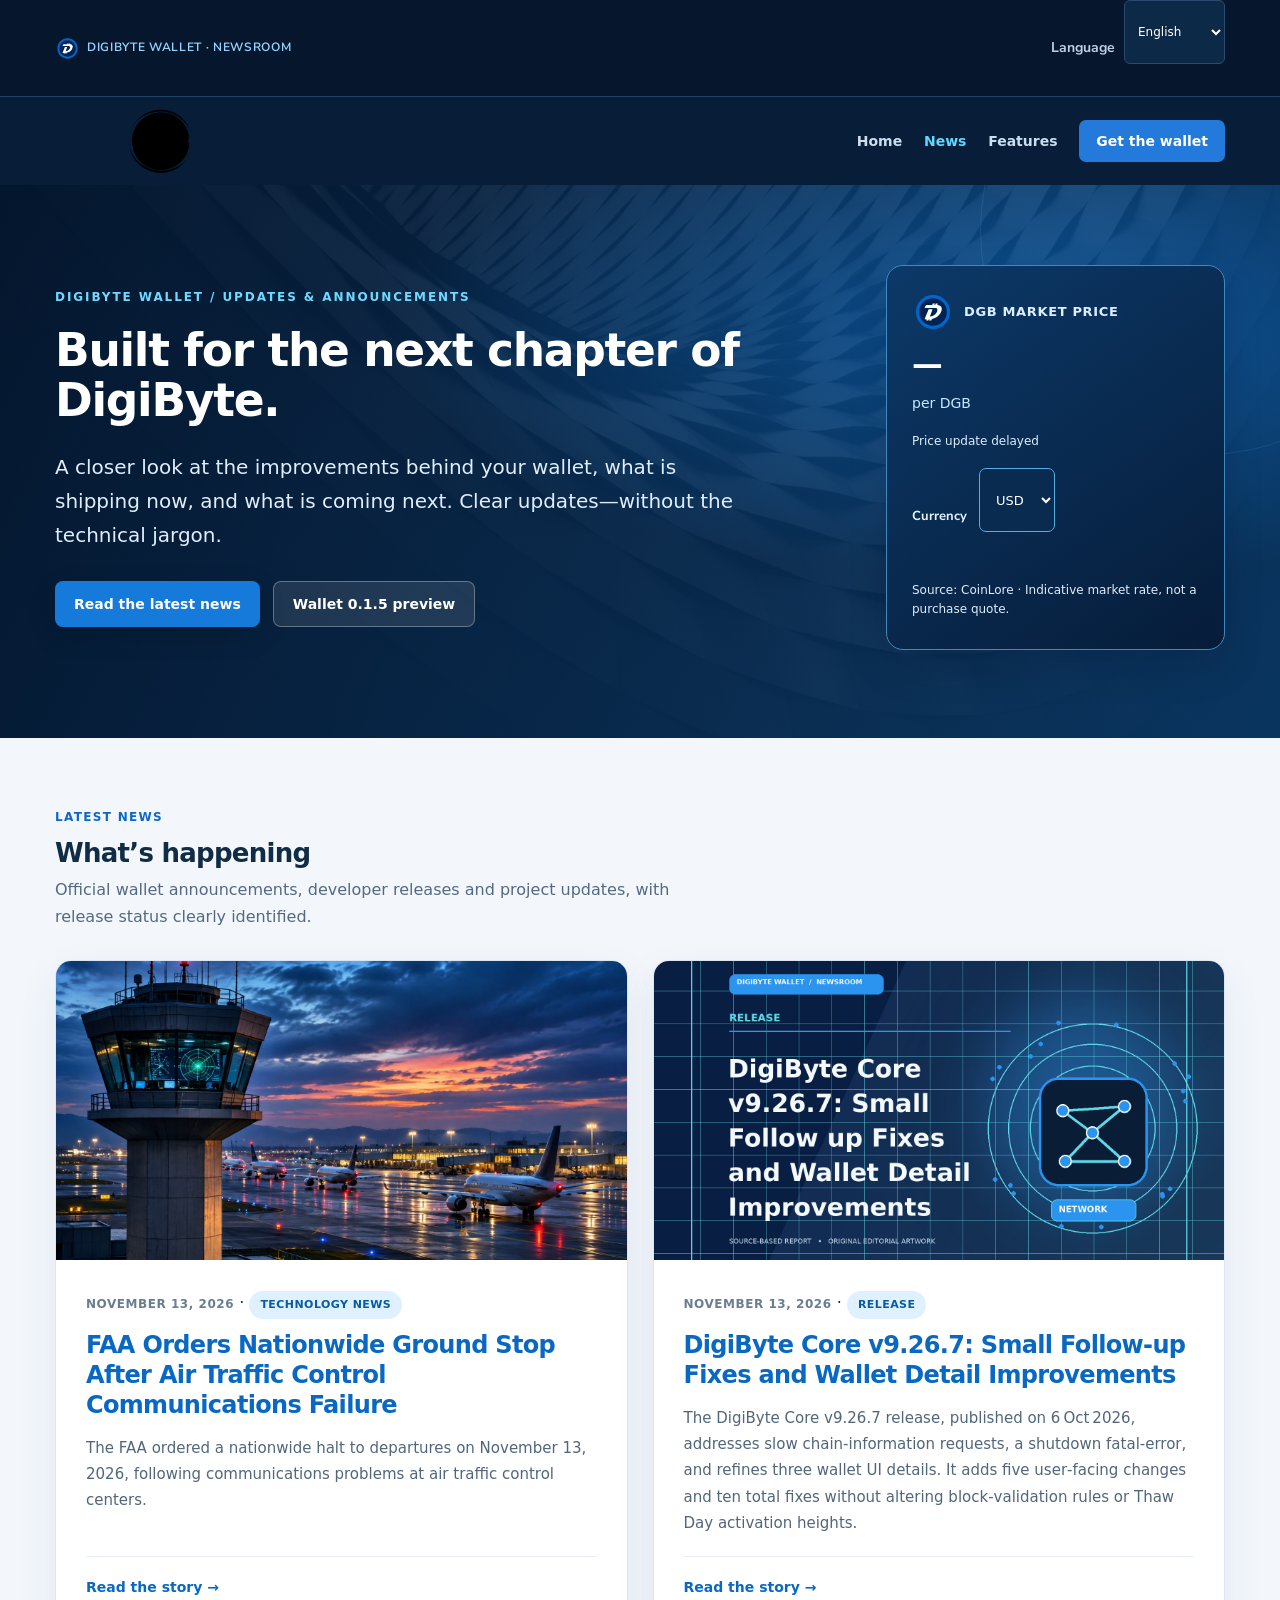
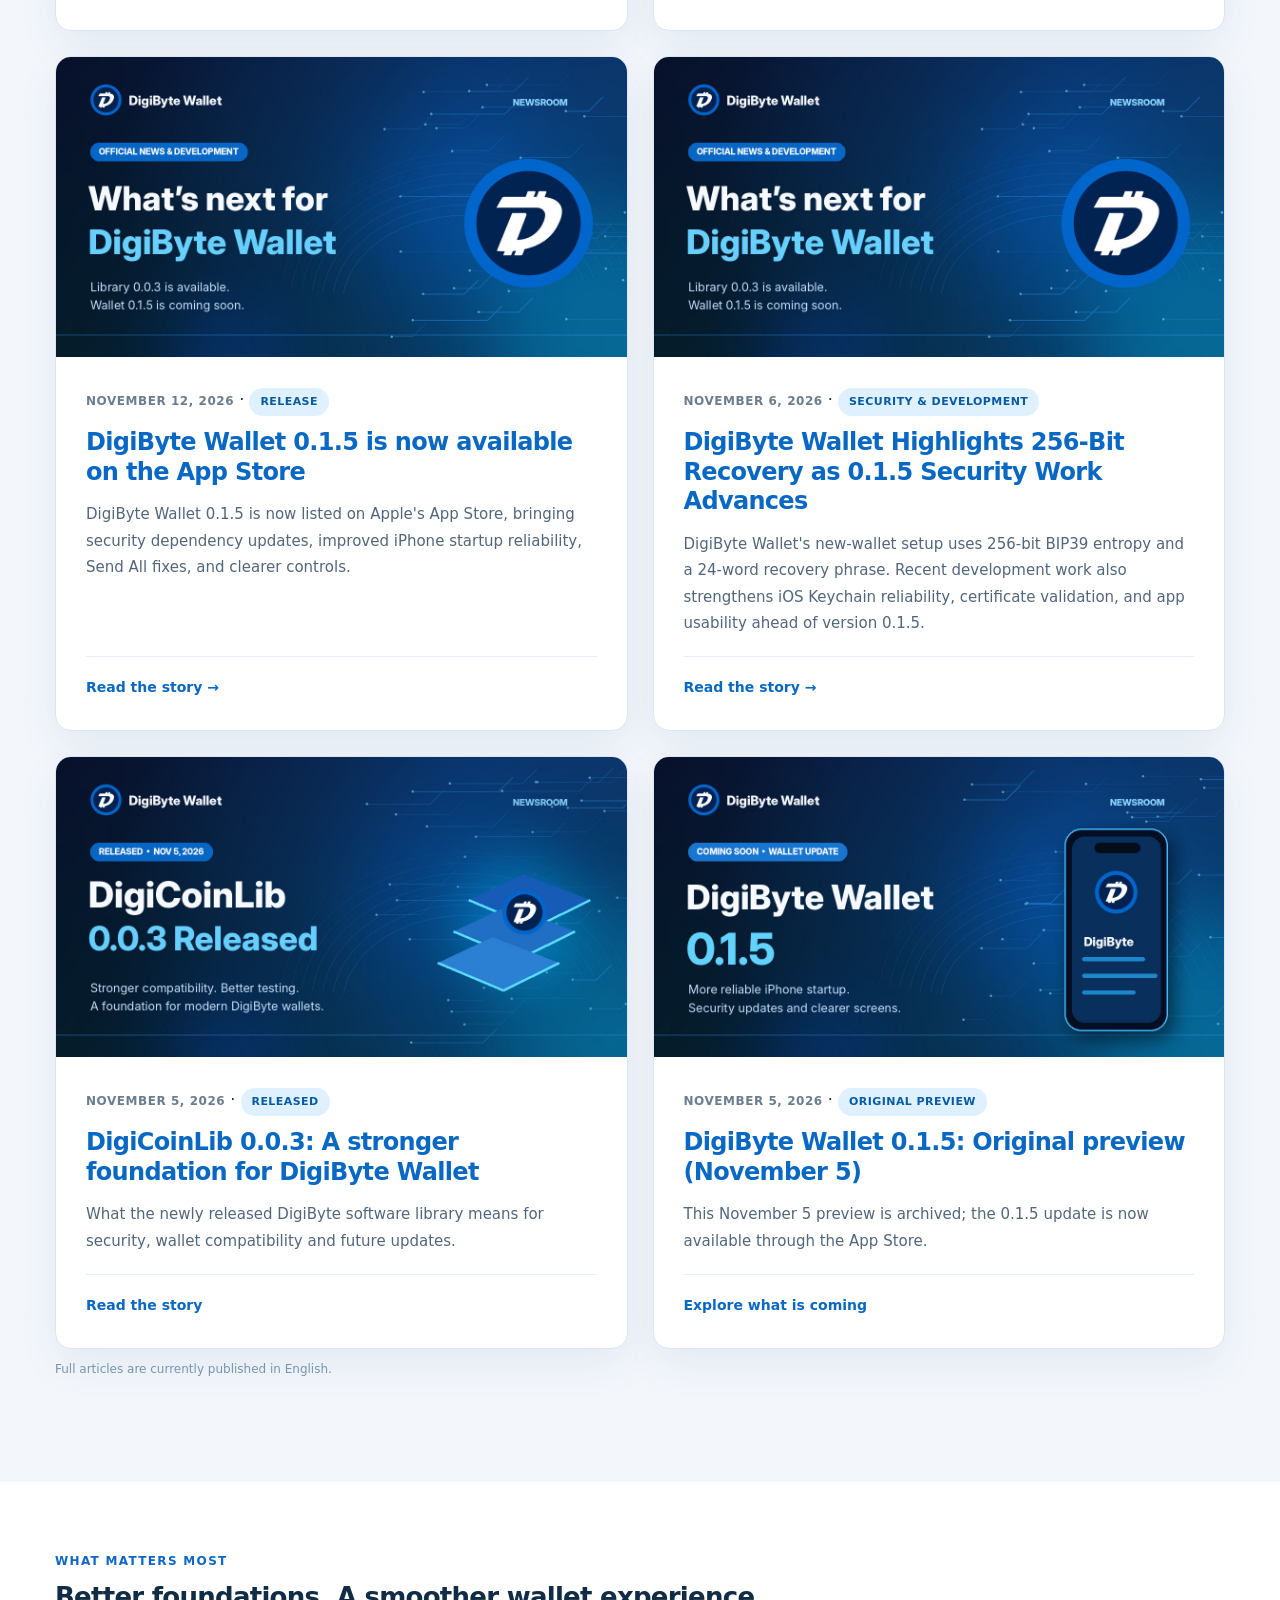
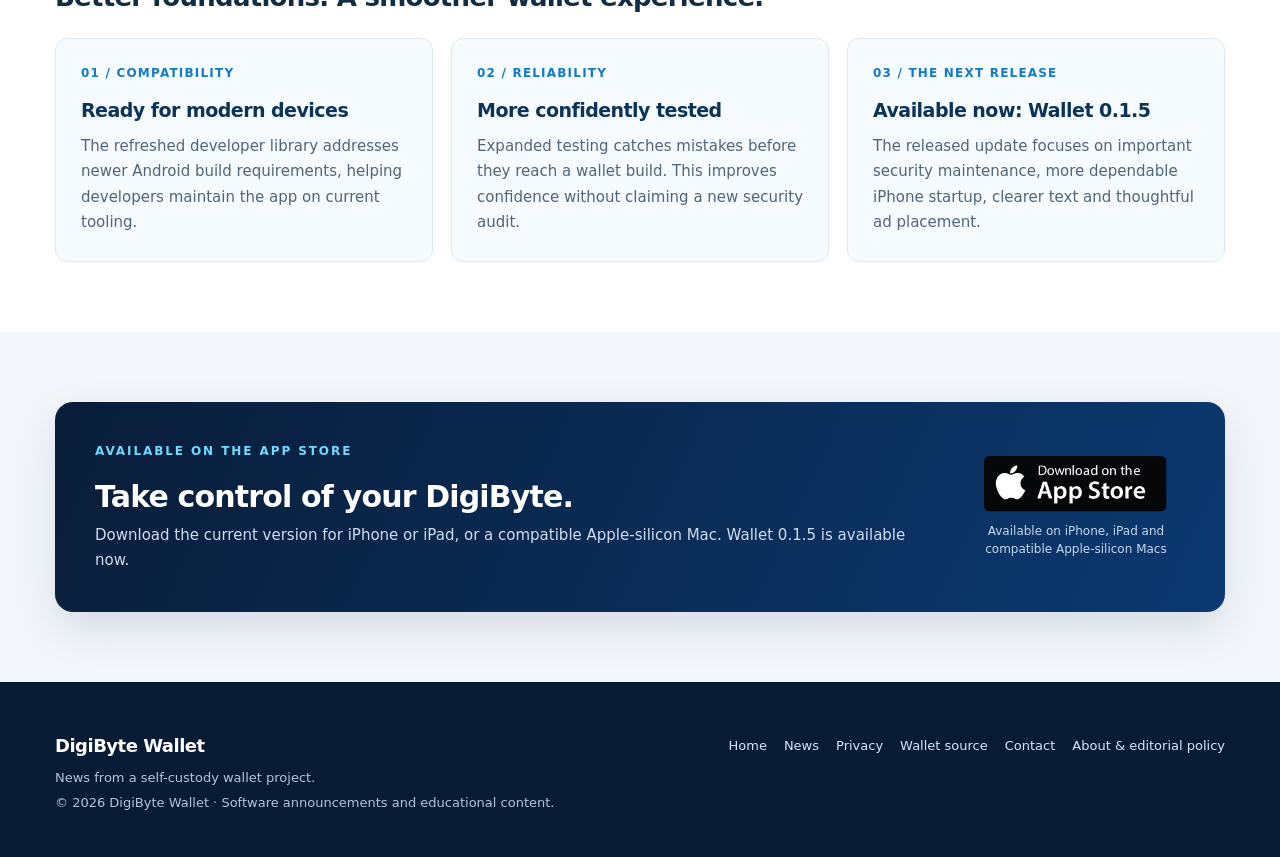
==== commit 354a1a31: "Publish news: FAA Orders Nationwide Ground Stop After Air Traffic Control Communications" ====
--- a/news/index.html
+++ b/news/index.html
@@ -7,14 +7,18 @@
 <meta content="website" property="og:type"/><meta content="DigiByte Wallet" property="og:site_name"/><meta content="en_US" property="og:locale"/><meta content="https://www.digibytewallet.org/news/" property="og:url"/><meta content="DigiByte Wallet News | Releases, Updates &amp; Live DGB Price" property="og:title"/><meta content="Latest official DigiByte Wallet development updates: DigiCoinLib 0.0.3 is available, Wallet 0.1.5 is now available, and see a regularly refreshed DigiByte market price." property="og:description"/><meta content="https://www.digibytewallet.org/news/assets/newsroom-social-v33.jpg" property="og:image"/><meta content="https://www.digibytewallet.org/news/assets/newsroom-social-v33.jpg" property="og:image:secure_url"/><meta content="image/jpeg" property="og:image:type"/><meta content="630" property="og:image:height"/><meta content="1200" property="og:image:width"/><meta content="DigiByte Wallet News: latest software releases and future updates" property="og:image:alt"/>
 <meta content="summary_large_image" name="twitter:card"/><meta content="@digibytewallet" name="twitter:site"/><meta content="DigiByte Wallet News | Releases, Updates &amp; Live DGB Price" name="twitter:title"/><meta content="Latest official DigiByte Wallet development updates: DigiCoinLib 0.0.3 is available, Wallet 0.1.5 is now available, and see a regularly refreshed DigiByte market price." name="twitter:description"/><meta content="https://www.digibytewallet.org/news/assets/newsroom-social-v33.jpg" name="twitter:image"/><meta content="DigiByte Wallet News: latest software releases and future updates" name="twitter:image:alt"/>
 <link href="/css/base.css" rel="stylesheet"/><link href="/css/main.css" rel="stylesheet"/><link href="/news/assets/news.css" rel="stylesheet"/>
-<script type="application/ld+json">{"@context":"https://schema.org","@graph":[{"@type":"Organization","@id":"https://www.digibytewallet.org/#organization","name":"DigiByte Wallet","url":"https://www.digibytewallet.org/","logo":{"@type":"ImageObject","url":"https://www.digibytewallet.org/images/digibyte-dgb-logo.png"},"sameAs":["https://github.com/sumcoinlabs/digibyte_flutter"]},{"@type":"WebSite","@id":"https://www.digibytewallet.org/#website","url":"https://www.digibytewallet.org/","name":"DigiByte Wallet","publisher":{"@id":"https://www.digibytewallet.org/#organization"},"inLanguage":"en-US"},{"@type":"CollectionPage","@id":"https://www.digibytewallet.org/news/#webpage","name":"DigiByte Wallet News — Releases and updates","description":"Verified DigiByte Wallet and developer tool release announcements.","url":"https://www.digibytewallet.org/news/","isPartOf":{"@id":"https://www.digibytewallet.org/#website"},"publisher":{"@id":"https://www.digibytewallet.org/#organization"},"inLanguage":"en-US","mainEntity":{"@id":"https://www.digibytewallet.org/news/#articles"},"primaryImageOfPage":{"@type":"ImageObject","url":"https://www.digibytewallet.org/news/assets/newsroom-social-v33.jpg","width":1200,"height":630}},{"@type":"ItemList","@id":"https://www.digibytewallet.org/news/#articles","itemListElement":[{"@type":"ListItem","position":1,"name":"DigiByte Core v9.26.7: Small Follow‑up Fixes and Wallet Detail Improvements","url":"https://www.digibytewallet.org/news/digibyte-core-v9-26-7-small-follow-up-fixes-and-wallet-detail-improvements.html"},{"@type":"ListItem","position":2,"name":"DigiByte Wallet 0.1.5 is now available on the App Store","url":"https://www.digibytewallet.org/news/digibyte-wallet-0-1-5-now-available.html"},{"@type":"ListItem","position":3,"name":"DigiByte Wallet Highlights 256-Bit Recovery as 0.1.5 Security Work Advances","url":"https://www.digibytewallet.org/news/digibyte-wallet-256-bit-recovery-security-updates.html"},{"@type":"ListItem","position":4,"name":"DigiCoinLib 0.0.3: A stronger foundation for DigiByte Wallet","url":"https://www.digibytewallet.org/news/digicoinlib-0-0-3-release.html"},{"@type":"ListItem","position":5,"name":"DigiByte Wallet 0.1.5: Original preview (November 5)","url":"https://www.digibytewallet.org/news/wallet-0-1-5-preview.html"}]}]}</script>
+<script type="application/ld+json">{"@context":"https://schema.org","@graph":[{"@type":"Organization","@id":"https://www.digibytewallet.org/#organization","name":"DigiByte Wallet","url":"https://www.digibytewallet.org/","logo":{"@type":"ImageObject","url":"https://www.digibytewallet.org/images/digibyte-dgb-logo.png"},"sameAs":["https://github.com/sumcoinlabs/digibyte_flutter"]},{"@type":"WebSite","@id":"https://www.digibytewallet.org/#website","url":"https://www.digibytewallet.org/","name":"DigiByte Wallet","publisher":{"@id":"https://www.digibytewallet.org/#organization"},"inLanguage":"en-US"},{"@type":"CollectionPage","@id":"https://www.digibytewallet.org/news/#webpage","name":"DigiByte Wallet News — Releases and updates","description":"Verified DigiByte Wallet and developer tool release announcements.","url":"https://www.digibytewallet.org/news/","isPartOf":{"@id":"https://www.digibytewallet.org/#website"},"publisher":{"@id":"https://www.digibytewallet.org/#organization"},"inLanguage":"en-US","mainEntity":{"@id":"https://www.digibytewallet.org/news/#articles"},"primaryImageOfPage":{"@type":"ImageObject","url":"https://www.digibytewallet.org/news/assets/newsroom-social-v33.jpg","width":1200,"height":630}},{"@type":"ItemList","@id":"https://www.digibytewallet.org/news/#articles","itemListElement":[{"@type":"ListItem","position":1,"name":"FAA Orders Nationwide Ground Stop After Air Traffic Control Communications Failure","url":"https://www.digibytewallet.org/news/faa-national-ground-stop-air-traffic-control-communications-november-2026.html"},{"@type":"ListItem","position":2,"name":"DigiByte Core v9.26.7: Small Follow‑up Fixes and Wallet Detail Improvements","url":"https://www.digibytewallet.org/news/digibyte-core-v9-26-7-small-follow-up-fixes-and-wallet-detail-improvements.html"},{"@type":"ListItem","position":3,"name":"DigiByte Wallet 0.1.5 is now available on the App Store","url":"https://www.digibytewallet.org/news/digibyte-wallet-0-1-5-now-available.html"},{"@type":"ListItem","position":4,"name":"DigiByte Wallet Highlights 256-Bit Recovery as 0.1.5 Security Work Advances","url":"https://www.digibytewallet.org/news/digibyte-wallet-256-bit-recovery-security-updates.html"},{"@type":"ListItem","position":5,"name":"DigiCoinLib 0.0.3: A stronger foundation for DigiByte Wallet","url":"https://www.digibytewallet.org/news/digicoinlib-0-0-3-release.html"},{"@type":"ListItem","position":6,"name":"DigiByte Wallet 0.1.5: Original preview (November 5)","url":"https://www.digibytewallet.org/news/wallet-0-1-5-preview.html"}]}]}</script>
 <script defer="" src="/news/assets/news.js"></script>
 <script async="" crossorigin="anonymous" src="https://pagead2.googlesyndication.com/pagead/js/adsbygoogle.js?client=ca-pub-1492791099222955"></script>
 </head>
 <body class="dw-news"><a class="dw-skip" href="#main">Skip to content</a>
 <div class="dw-topbar"><div class="dw-shell"><strong class="dw-news-brand"><img src="/news/assets/digibyte-symbol.svg" alt="" width="25" height="25" decoding="async">DigiByte Wallet · Newsroom</strong><div class="dw-topbar-right"><label data-i18n="language" for="news-language">Language</label><select aria-label="News display language" id="news-language"><option value="en">English</option><option value="es">Español</option><option value="fr">Français</option><option value="de">Deutsch</option><option value="pt">Português</option><option value="it">Italiano</option><option value="ja">日本語</option><option value="hi">हिन्दी</option><option value="ar">العربية</option></select></div></div></div>
-<header class="dw-header"><div class="dw-shell"><a aria-label="DigiByte Wallet home" class="dw-brand" href="/"><img alt="DigiByte Wallet" src="/images/logo.svg" width="210"/></a><nav aria-label="Site navigation" class="dw-header-nav"><a data-i18n="home" href="/">Home</a><a aria-current="page" data-i18n="news" href="/news/">News</a><a data-i18n="features" href="/#features">Features</a><a class="dw-nav-cta" data-i18n="getWallet" href="/#download">Get the wallet</a></nav></div></header><main id="main"><section class="dw-hero"><div class="dw-shell dw-hero-inner"><div><span class="dw-kicker">DigiByte Wallet / Updates &amp; announcements</span><h1>Built for the next chapter of DigiByte.</h1><p class="dw-lead">A closer look at the improvements behind your wallet, what is shipping now, and what is coming next. Clear updates—without the technical jargon.</p><div class="dw-hero-links"><a class="dw-btn dw-btn-primary" href="/news/digibyte-core-v9-26-7-small-follow-up-fixes-and-wallet-detail-improvements.html">Read the latest news</a><a class="dw-btn dw-btn-light" href="/news/wallet-0-1-5-preview.html">Wallet 0.1.5 preview</a></div></div><section aria-label="DigiByte market price" class="dw-price"><div class="dw-price-heading"><img src="/news/assets/digibyte-symbol.svg" alt="Official DigiByte (DGB) logo" width="42" height="42" decoding="async"><h2 data-i18n="price">DGB market price</h2></div><div aria-live="polite" class="dw-price-value" id="dgb-price-value">—</div><div class="dw-price-unit" data-i18n="perDgb">per DGB</div><p class="dw-price-state" id="dgb-price-state">Checking market data…</p><div class="dw-price-controls"><label data-i18n="currency" for="news-currency">Currency</label><select aria-label="Display currency" id="news-currency"></select></div><p class="dw-price-source" id="dgb-price-source">Indicative rate, not an offer to buy.</p></section></div></section>
-<section class="dw-section"><div class="dw-shell"><div class="dw-section-top"><div><div class="dw-section-label" data-i18n="latest">Latest news</div><h2>What’s happening</h2><p>Official wallet announcements, developer releases and project updates, with release status clearly identified.</p></div></div><div class="dw-cards"><!-- DGB_NEWS_PUBLISHER_V1 digibyte-core-v9-26-7-small-follow-up-fixes-and-wallet-detail-improvements -->
+<header class="dw-header"><div class="dw-shell"><a aria-label="DigiByte Wallet home" class="dw-brand" href="/"><img alt="DigiByte Wallet" src="/images/logo.svg" width="210"/></a><nav aria-label="Site navigation" class="dw-header-nav"><a data-i18n="home" href="/">Home</a><a aria-current="page" data-i18n="news" href="/news/">News</a><a data-i18n="features" href="/#features">Features</a><a class="dw-nav-cta" data-i18n="getWallet" href="/#download">Get the wallet</a></nav></div></header><main id="main"><section class="dw-hero"><div class="dw-shell dw-hero-inner"><div><span class="dw-kicker">DigiByte Wallet / Updates &amp; announcements</span><h1>Built for the next chapter of DigiByte.</h1><p class="dw-lead">A closer look at the improvements behind your wallet, what is shipping now, and what is coming next. Clear updates—without the technical jargon.</p><div class="dw-hero-links"><a class="dw-btn dw-btn-primary" href="/news/faa-national-ground-stop-air-traffic-control-communications-november-2026.html">Read the latest news</a><a class="dw-btn dw-btn-light" href="/news/wallet-0-1-5-preview.html">Wallet 0.1.5 preview</a></div></div><section aria-label="DigiByte market price" class="dw-price"><div class="dw-price-heading"><img src="/news/assets/digibyte-symbol.svg" alt="Official DigiByte (DGB) logo" width="42" height="42" decoding="async"><h2 data-i18n="price">DGB market price</h2></div><div aria-live="polite" class="dw-price-value" id="dgb-price-value">—</div><div class="dw-price-unit" data-i18n="perDgb">per DGB</div><p class="dw-price-state" id="dgb-price-state">Checking market data…</p><div class="dw-price-controls"><label data-i18n="currency" for="news-currency">Currency</label><select aria-label="Display currency" id="news-currency"></select></div><p class="dw-price-source" id="dgb-price-source">Indicative rate, not an offer to buy.</p></section></div></section>
+<section class="dw-section"><div class="dw-shell"><div class="dw-section-top"><div><div class="dw-section-label" data-i18n="latest">Latest news</div><h2>What’s happening</h2><p>Official wallet announcements, developer releases and project updates, with release status clearly identified.</p></div></div><div class="dw-cards"><!-- DGB_NEWS_PUBLISHER_V1 faa-national-ground-stop-air-traffic-control-communications-november-2026 -->
+<article class="dw-card"><div class="dw-card-visual has-preview"><img alt="Original illustration of a grounded passenger aircraft and an air traffic control tower against a radar display" class="dw-card-preview" decoding="async" height="630" loading="lazy" src="/news/assets/faa-national-ground-stop-air-traffic-control-communications-november-2026-16x9.jpg" width="1200"></div>
+<div class="dw-card-body"><div><time class="dw-card-date" datetime="2026-11-13T22:09:08Z">November 13, 2026</time> · <span class="dw-pill">Technology news</span></div>
+<h3><a href="/news/faa-national-ground-stop-air-traffic-control-communications-november-2026.html">FAA Orders Nationwide Ground Stop After Air Traffic Control Communications Failure</a></h3><p>The FAA ordered a nationwide halt to departures on November 13, 2026, following communications problems at air traffic control centers.</p>
+<div class="dw-card-bottom"><a href="/news/faa-national-ground-stop-air-traffic-control-communications-november-2026.html">Read the story →</a></div></div></article><!-- DGB_NEWS_PUBLISHER_V1 digibyte-core-v9-26-7-small-follow-up-fixes-and-wallet-detail-improvements -->
 <article class="dw-card"><div class="dw-card-visual has-preview"><img alt="Original editorial illustration: DigiByte Core v9.26.7: Small Follow‑up Fixes and Wallet Detail Improvements" class="dw-card-preview" decoding="async" height="630" loading="lazy" src="/news/assets/digibyte-core-v9-26-7-small-follow-up-fixes-and-wallet-detail-improvements-16x9.jpg" width="1200"></div>
 <div class="dw-card-body"><div><time class="dw-card-date" datetime="2026-11-13T00:51:00Z">November 13, 2026</time> · <span class="dw-pill">Release</span></div>
 <h3><a href="/news/digibyte-core-v9-26-7-small-follow-up-fixes-and-wallet-detail-improvements.html">DigiByte Core v9.26.7: Small Follow‑up Fixes and Wallet Detail Improvements</a></h3><p>The DigiByte Core v9.26.7 release, published on 6 Oct 2026, addresses slow chain‑information requests, a shutdown fatal‑error, and refines three wallet UI details. It adds five user‑facing changes and ten total fixes without altering block‑validation rules or Thaw Day activation heights.</p>
--- a/news/assets/news.css
+++ b/news/assets/news.css
@@ -181,3 +181,11 @@
 .dw-news .dw-news-brand{display:inline-flex;align-items:center;gap:7px;min-width:0}
 .dw-news .dw-news-brand img{width:25px!important;height:25px!important;flex:0 0 25px;object-fit:contain}
 @media(max-width:390px){.dw-news .dw-news-brand{font-size:10px!important}.dw-news .dw-news-brand img{width:21px!important;height:21px!important;flex-basis:21px}}
+
+/* v0.7.2 editorial clarity: no ad manipulation */
+.dw-news .dw-story-divider{border:0;border-top:1px solid #dbe6f0;margin:33px 0 21px}
+.dw-news .dw-editorial-note{font-size:14px;color:#53697b;line-height:1.7}
+.dw-news .dw-feature-figure{overflow:hidden}
+.dw-news .dw-feature-figure img{width:100%;max-width:100%;height:auto;aspect-ratio:16/9;object-fit:cover;border-radius:10px}
+.dw-news .dw-feature-figure figcaption{font-size:12px;color:#708194;margin-top:8px}
+@media(min-width:1024px){.dw-news .dw-story{padding:44px 47px}.dw-news .dw-article-grid{gap:28px}}
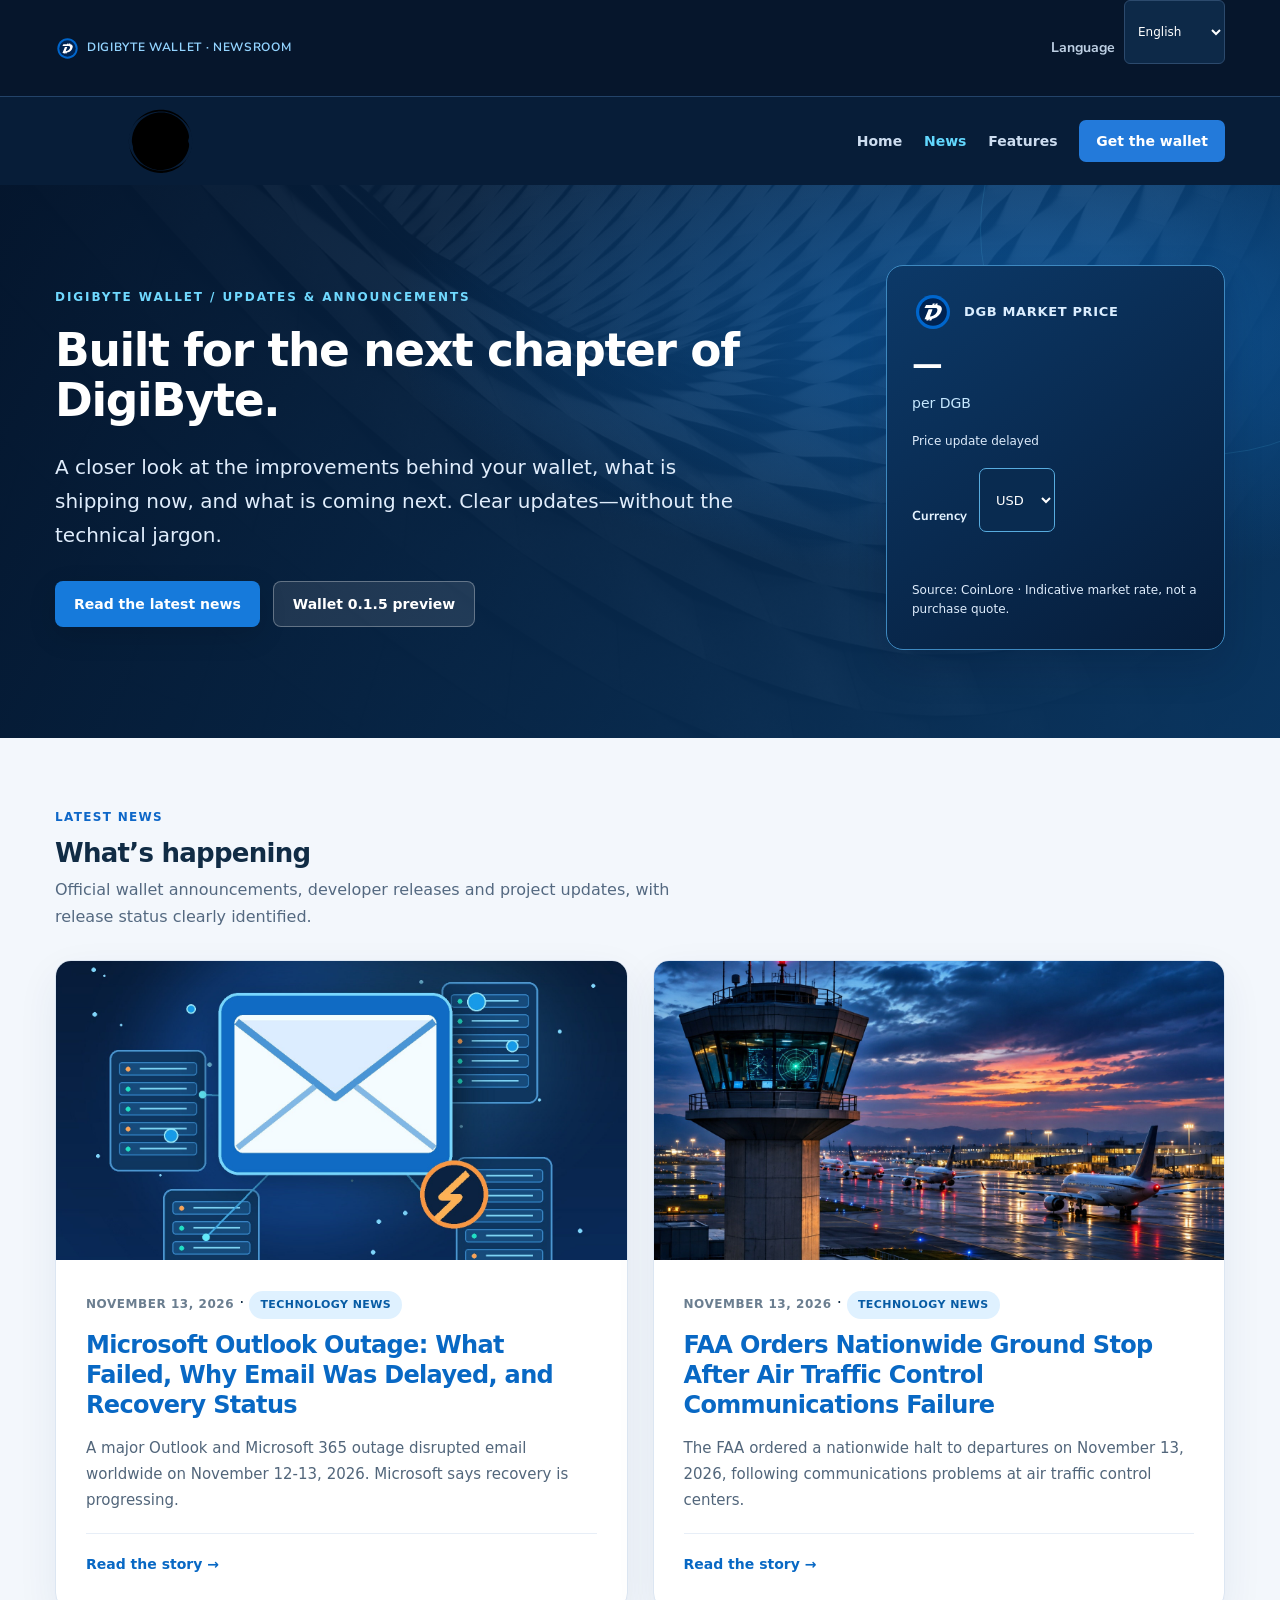
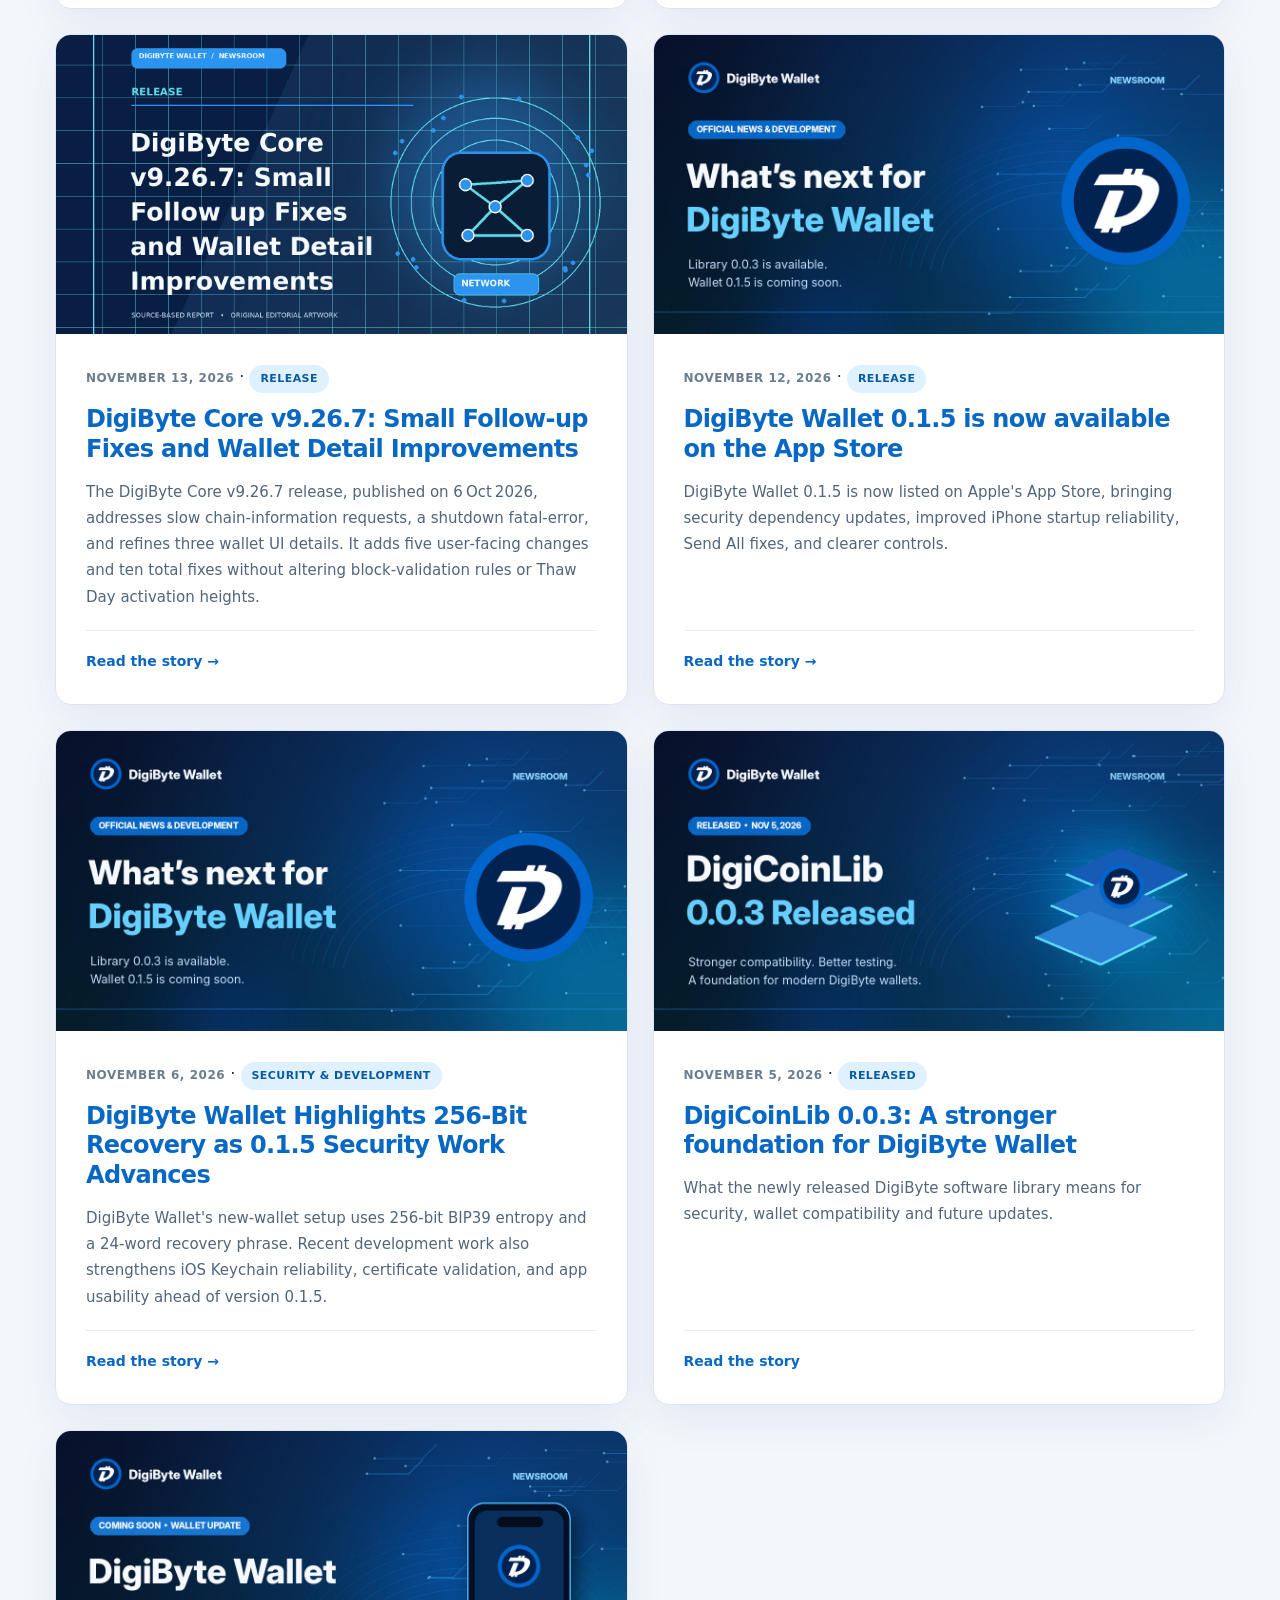
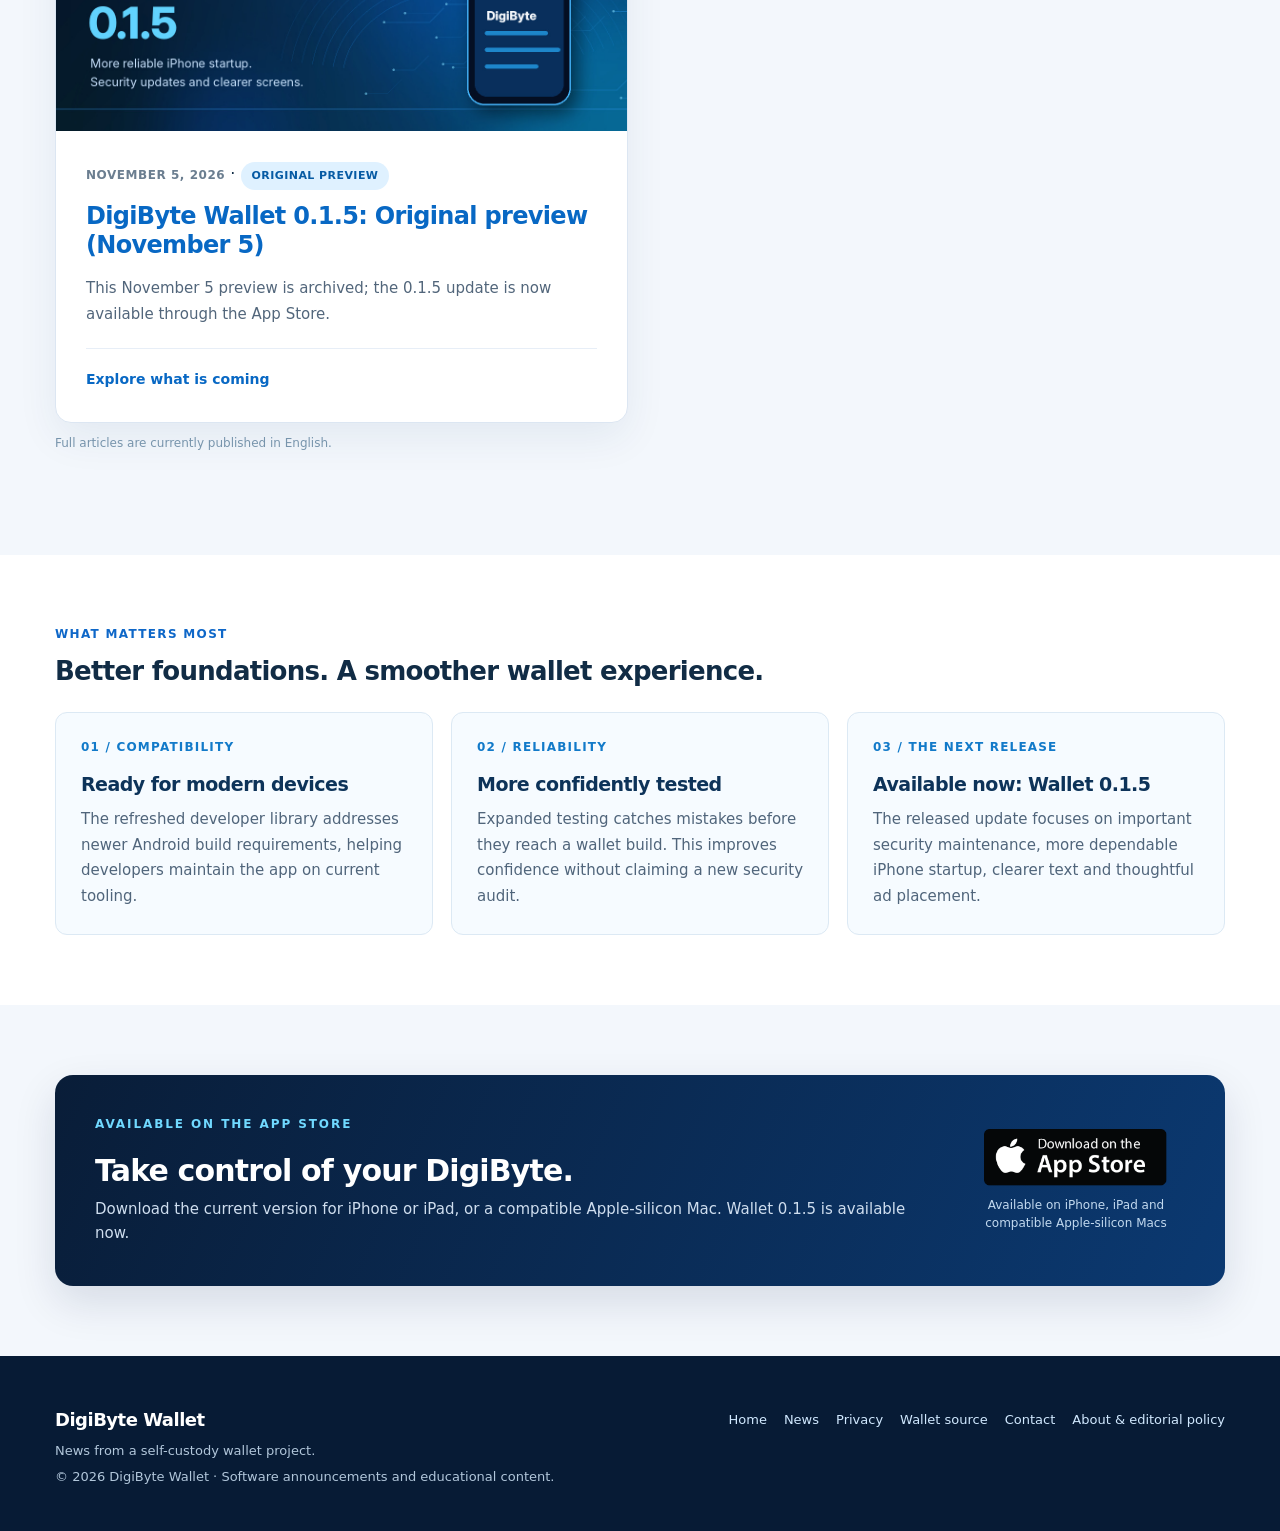
==== commit ac1b59d3: "Publish news: Microsoft Outlook Outage: What Failed, Why Email Was Delayed, and Recovery" ====
--- a/news/index.html
+++ b/news/index.html
@@ -7,14 +7,18 @@
 <meta content="website" property="og:type"/><meta content="DigiByte Wallet" property="og:site_name"/><meta content="en_US" property="og:locale"/><meta content="https://www.digibytewallet.org/news/" property="og:url"/><meta content="DigiByte Wallet News | Releases, Updates &amp; Live DGB Price" property="og:title"/><meta content="Latest official DigiByte Wallet development updates: DigiCoinLib 0.0.3 is available, Wallet 0.1.5 is now available, and see a regularly refreshed DigiByte market price." property="og:description"/><meta content="https://www.digibytewallet.org/news/assets/newsroom-social-v33.jpg" property="og:image"/><meta content="https://www.digibytewallet.org/news/assets/newsroom-social-v33.jpg" property="og:image:secure_url"/><meta content="image/jpeg" property="og:image:type"/><meta content="630" property="og:image:height"/><meta content="1200" property="og:image:width"/><meta content="DigiByte Wallet News: latest software releases and future updates" property="og:image:alt"/>
 <meta content="summary_large_image" name="twitter:card"/><meta content="@digibytewallet" name="twitter:site"/><meta content="DigiByte Wallet News | Releases, Updates &amp; Live DGB Price" name="twitter:title"/><meta content="Latest official DigiByte Wallet development updates: DigiCoinLib 0.0.3 is available, Wallet 0.1.5 is now available, and see a regularly refreshed DigiByte market price." name="twitter:description"/><meta content="https://www.digibytewallet.org/news/assets/newsroom-social-v33.jpg" name="twitter:image"/><meta content="DigiByte Wallet News: latest software releases and future updates" name="twitter:image:alt"/>
 <link href="/css/base.css" rel="stylesheet"/><link href="/css/main.css" rel="stylesheet"/><link href="/news/assets/news.css" rel="stylesheet"/>
-<script type="application/ld+json">{"@context":"https://schema.org","@graph":[{"@type":"Organization","@id":"https://www.digibytewallet.org/#organization","name":"DigiByte Wallet","url":"https://www.digibytewallet.org/","logo":{"@type":"ImageObject","url":"https://www.digibytewallet.org/images/digibyte-dgb-logo.png"},"sameAs":["https://github.com/sumcoinlabs/digibyte_flutter"]},{"@type":"WebSite","@id":"https://www.digibytewallet.org/#website","url":"https://www.digibytewallet.org/","name":"DigiByte Wallet","publisher":{"@id":"https://www.digibytewallet.org/#organization"},"inLanguage":"en-US"},{"@type":"CollectionPage","@id":"https://www.digibytewallet.org/news/#webpage","name":"DigiByte Wallet News — Releases and updates","description":"Verified DigiByte Wallet and developer tool release announcements.","url":"https://www.digibytewallet.org/news/","isPartOf":{"@id":"https://www.digibytewallet.org/#website"},"publisher":{"@id":"https://www.digibytewallet.org/#organization"},"inLanguage":"en-US","mainEntity":{"@id":"https://www.digibytewallet.org/news/#articles"},"primaryImageOfPage":{"@type":"ImageObject","url":"https://www.digibytewallet.org/news/assets/newsroom-social-v33.jpg","width":1200,"height":630}},{"@type":"ItemList","@id":"https://www.digibytewallet.org/news/#articles","itemListElement":[{"@type":"ListItem","position":1,"name":"FAA Orders Nationwide Ground Stop After Air Traffic Control Communications Failure","url":"https://www.digibytewallet.org/news/faa-national-ground-stop-air-traffic-control-communications-november-2026.html"},{"@type":"ListItem","position":2,"name":"DigiByte Core v9.26.7: Small Follow‑up Fixes and Wallet Detail Improvements","url":"https://www.digibytewallet.org/news/digibyte-core-v9-26-7-small-follow-up-fixes-and-wallet-detail-improvements.html"},{"@type":"ListItem","position":3,"name":"DigiByte Wallet 0.1.5 is now available on the App Store","url":"https://www.digibytewallet.org/news/digibyte-wallet-0-1-5-now-available.html"},{"@type":"ListItem","position":4,"name":"DigiByte Wallet Highlights 256-Bit Recovery as 0.1.5 Security Work Advances","url":"https://www.digibytewallet.org/news/digibyte-wallet-256-bit-recovery-security-updates.html"},{"@type":"ListItem","position":5,"name":"DigiCoinLib 0.0.3: A stronger foundation for DigiByte Wallet","url":"https://www.digibytewallet.org/news/digicoinlib-0-0-3-release.html"},{"@type":"ListItem","position":6,"name":"DigiByte Wallet 0.1.5: Original preview (November 5)","url":"https://www.digibytewallet.org/news/wallet-0-1-5-preview.html"}]}]}</script>
+<script type="application/ld+json">{"@context":"https://schema.org","@graph":[{"@type":"Organization","@id":"https://www.digibytewallet.org/#organization","name":"DigiByte Wallet","url":"https://www.digibytewallet.org/","logo":{"@type":"ImageObject","url":"https://www.digibytewallet.org/images/digibyte-dgb-logo.png"},"sameAs":["https://github.com/sumcoinlabs/digibyte_flutter"]},{"@type":"WebSite","@id":"https://www.digibytewallet.org/#website","url":"https://www.digibytewallet.org/","name":"DigiByte Wallet","publisher":{"@id":"https://www.digibytewallet.org/#organization"},"inLanguage":"en-US"},{"@type":"CollectionPage","@id":"https://www.digibytewallet.org/news/#webpage","name":"DigiByte Wallet News — Releases and updates","description":"Verified DigiByte Wallet and developer tool release announcements.","url":"https://www.digibytewallet.org/news/","isPartOf":{"@id":"https://www.digibytewallet.org/#website"},"publisher":{"@id":"https://www.digibytewallet.org/#organization"},"inLanguage":"en-US","mainEntity":{"@id":"https://www.digibytewallet.org/news/#articles"},"primaryImageOfPage":{"@type":"ImageObject","url":"https://www.digibytewallet.org/news/assets/newsroom-social-v33.jpg","width":1200,"height":630}},{"@type":"ItemList","@id":"https://www.digibytewallet.org/news/#articles","itemListElement":[{"@type":"ListItem","position":1,"name":"Microsoft Outlook Outage: What Failed, Why Email Was Delayed, and Recovery Status","url":"https://www.digibytewallet.org/news/microsoft-outlook-365-outage-november-2026-recovery.html"},{"@type":"ListItem","position":2,"name":"FAA Orders Nationwide Ground Stop After Air Traffic Control Communications Failure","url":"https://www.digibytewallet.org/news/faa-national-ground-stop-air-traffic-control-communications-november-2026.html"},{"@type":"ListItem","position":3,"name":"DigiByte Core v9.26.7: Small Follow‑up Fixes and Wallet Detail Improvements","url":"https://www.digibytewallet.org/news/digibyte-core-v9-26-7-small-follow-up-fixes-and-wallet-detail-improvements.html"},{"@type":"ListItem","position":4,"name":"DigiByte Wallet 0.1.5 is now available on the App Store","url":"https://www.digibytewallet.org/news/digibyte-wallet-0-1-5-now-available.html"},{"@type":"ListItem","position":5,"name":"DigiByte Wallet Highlights 256-Bit Recovery as 0.1.5 Security Work Advances","url":"https://www.digibytewallet.org/news/digibyte-wallet-256-bit-recovery-security-updates.html"},{"@type":"ListItem","position":6,"name":"DigiCoinLib 0.0.3: A stronger foundation for DigiByte Wallet","url":"https://www.digibytewallet.org/news/digicoinlib-0-0-3-release.html"},{"@type":"ListItem","position":7,"name":"DigiByte Wallet 0.1.5: Original preview (November 5)","url":"https://www.digibytewallet.org/news/wallet-0-1-5-preview.html"}]}]}</script>
 <script defer="" src="/news/assets/news.js"></script>
 <script async="" crossorigin="anonymous" src="https://pagead2.googlesyndication.com/pagead/js/adsbygoogle.js?client=ca-pub-1492791099222955"></script>
 </head>
 <body class="dw-news"><a class="dw-skip" href="#main">Skip to content</a>
 <div class="dw-topbar"><div class="dw-shell"><strong class="dw-news-brand"><img src="/news/assets/digibyte-symbol.svg" alt="" width="25" height="25" decoding="async">DigiByte Wallet · Newsroom</strong><div class="dw-topbar-right"><label data-i18n="language" for="news-language">Language</label><select aria-label="News display language" id="news-language"><option value="en">English</option><option value="es">Español</option><option value="fr">Français</option><option value="de">Deutsch</option><option value="pt">Português</option><option value="it">Italiano</option><option value="ja">日本語</option><option value="hi">हिन्दी</option><option value="ar">العربية</option></select></div></div></div>
-<header class="dw-header"><div class="dw-shell"><a aria-label="DigiByte Wallet home" class="dw-brand" href="/"><img alt="DigiByte Wallet" src="/images/logo.svg" width="210"/></a><nav aria-label="Site navigation" class="dw-header-nav"><a data-i18n="home" href="/">Home</a><a aria-current="page" data-i18n="news" href="/news/">News</a><a data-i18n="features" href="/#features">Features</a><a class="dw-nav-cta" data-i18n="getWallet" href="/#download">Get the wallet</a></nav></div></header><main id="main"><section class="dw-hero"><div class="dw-shell dw-hero-inner"><div><span class="dw-kicker">DigiByte Wallet / Updates &amp; announcements</span><h1>Built for the next chapter of DigiByte.</h1><p class="dw-lead">A closer look at the improvements behind your wallet, what is shipping now, and what is coming next. Clear updates—without the technical jargon.</p><div class="dw-hero-links"><a class="dw-btn dw-btn-primary" href="/news/faa-national-ground-stop-air-traffic-control-communications-november-2026.html">Read the latest news</a><a class="dw-btn dw-btn-light" href="/news/wallet-0-1-5-preview.html">Wallet 0.1.5 preview</a></div></div><section aria-label="DigiByte market price" class="dw-price"><div class="dw-price-heading"><img src="/news/assets/digibyte-symbol.svg" alt="Official DigiByte (DGB) logo" width="42" height="42" decoding="async"><h2 data-i18n="price">DGB market price</h2></div><div aria-live="polite" class="dw-price-value" id="dgb-price-value">—</div><div class="dw-price-unit" data-i18n="perDgb">per DGB</div><p class="dw-price-state" id="dgb-price-state">Checking market data…</p><div class="dw-price-controls"><label data-i18n="currency" for="news-currency">Currency</label><select aria-label="Display currency" id="news-currency"></select></div><p class="dw-price-source" id="dgb-price-source">Indicative rate, not an offer to buy.</p></section></div></section>
-<section class="dw-section"><div class="dw-shell"><div class="dw-section-top"><div><div class="dw-section-label" data-i18n="latest">Latest news</div><h2>What’s happening</h2><p>Official wallet announcements, developer releases and project updates, with release status clearly identified.</p></div></div><div class="dw-cards"><!-- DGB_NEWS_PUBLISHER_V1 faa-national-ground-stop-air-traffic-control-communications-november-2026 -->
+<header class="dw-header"><div class="dw-shell"><a aria-label="DigiByte Wallet home" class="dw-brand" href="/"><img alt="DigiByte Wallet" src="/images/logo.svg" width="210"/></a><nav aria-label="Site navigation" class="dw-header-nav"><a data-i18n="home" href="/">Home</a><a aria-current="page" data-i18n="news" href="/news/">News</a><a data-i18n="features" href="/#features">Features</a><a class="dw-nav-cta" data-i18n="getWallet" href="/#download">Get the wallet</a></nav></div></header><main id="main"><section class="dw-hero"><div class="dw-shell dw-hero-inner"><div><span class="dw-kicker">DigiByte Wallet / Updates &amp; announcements</span><h1>Built for the next chapter of DigiByte.</h1><p class="dw-lead">A closer look at the improvements behind your wallet, what is shipping now, and what is coming next. Clear updates—without the technical jargon.</p><div class="dw-hero-links"><a class="dw-btn dw-btn-primary" href="/news/microsoft-outlook-365-outage-november-2026-recovery.html">Read the latest news</a><a class="dw-btn dw-btn-light" href="/news/wallet-0-1-5-preview.html">Wallet 0.1.5 preview</a></div></div><section aria-label="DigiByte market price" class="dw-price"><div class="dw-price-heading"><img src="/news/assets/digibyte-symbol.svg" alt="Official DigiByte (DGB) logo" width="42" height="42" decoding="async"><h2 data-i18n="price">DGB market price</h2></div><div aria-live="polite" class="dw-price-value" id="dgb-price-value">—</div><div class="dw-price-unit" data-i18n="perDgb">per DGB</div><p class="dw-price-state" id="dgb-price-state">Checking market data…</p><div class="dw-price-controls"><label data-i18n="currency" for="news-currency">Currency</label><select aria-label="Display currency" id="news-currency"></select></div><p class="dw-price-source" id="dgb-price-source">Indicative rate, not an offer to buy.</p></section></div></section>
+<section class="dw-section"><div class="dw-shell"><div class="dw-section-top"><div><div class="dw-section-label" data-i18n="latest">Latest news</div><h2>What’s happening</h2><p>Official wallet announcements, developer releases and project updates, with release status clearly identified.</p></div></div><div class="dw-cards"><!-- DGB_NEWS_PUBLISHER_V1 microsoft-outlook-365-outage-november-2026-recovery -->
+<article class="dw-card"><div class="dw-card-visual has-preview"><img alt="Original technology illustration showing disrupted email connections among cloud servers and an envelope icon" class="dw-card-preview" decoding="async" height="630" loading="lazy" src="/news/assets/microsoft-outlook-365-outage-november-2026-recovery-16x9.jpg" width="1200"></div>
+<div class="dw-card-body"><div><time class="dw-card-date" datetime="2026-11-13T22:09:13Z">November 13, 2026</time> · <span class="dw-pill">Technology news</span></div>
+<h3><a href="/news/microsoft-outlook-365-outage-november-2026-recovery.html">Microsoft Outlook Outage: What Failed, Why Email Was Delayed, and Recovery Status</a></h3><p>A major Outlook and Microsoft 365 outage disrupted email worldwide on November 12-13, 2026. Microsoft says recovery is progressing.</p>
+<div class="dw-card-bottom"><a href="/news/microsoft-outlook-365-outage-november-2026-recovery.html">Read the story →</a></div></div></article><!-- DGB_NEWS_PUBLISHER_V1 faa-national-ground-stop-air-traffic-control-communications-november-2026 -->
 <article class="dw-card"><div class="dw-card-visual has-preview"><img alt="Original illustration of a grounded passenger aircraft and an air traffic control tower against a radar display" class="dw-card-preview" decoding="async" height="630" loading="lazy" src="/news/assets/faa-national-ground-stop-air-traffic-control-communications-november-2026-16x9.jpg" width="1200"></div>
 <div class="dw-card-body"><div><time class="dw-card-date" datetime="2026-11-13T22:09:08Z">November 13, 2026</time> · <span class="dw-pill">Technology news</span></div>
 <h3><a href="/news/faa-national-ground-stop-air-traffic-control-communications-november-2026.html">FAA Orders Nationwide Ground Stop After Air Traffic Control Communications Failure</a></h3><p>The FAA ordered a nationwide halt to departures on November 13, 2026, following communications problems at air traffic control centers.</p>
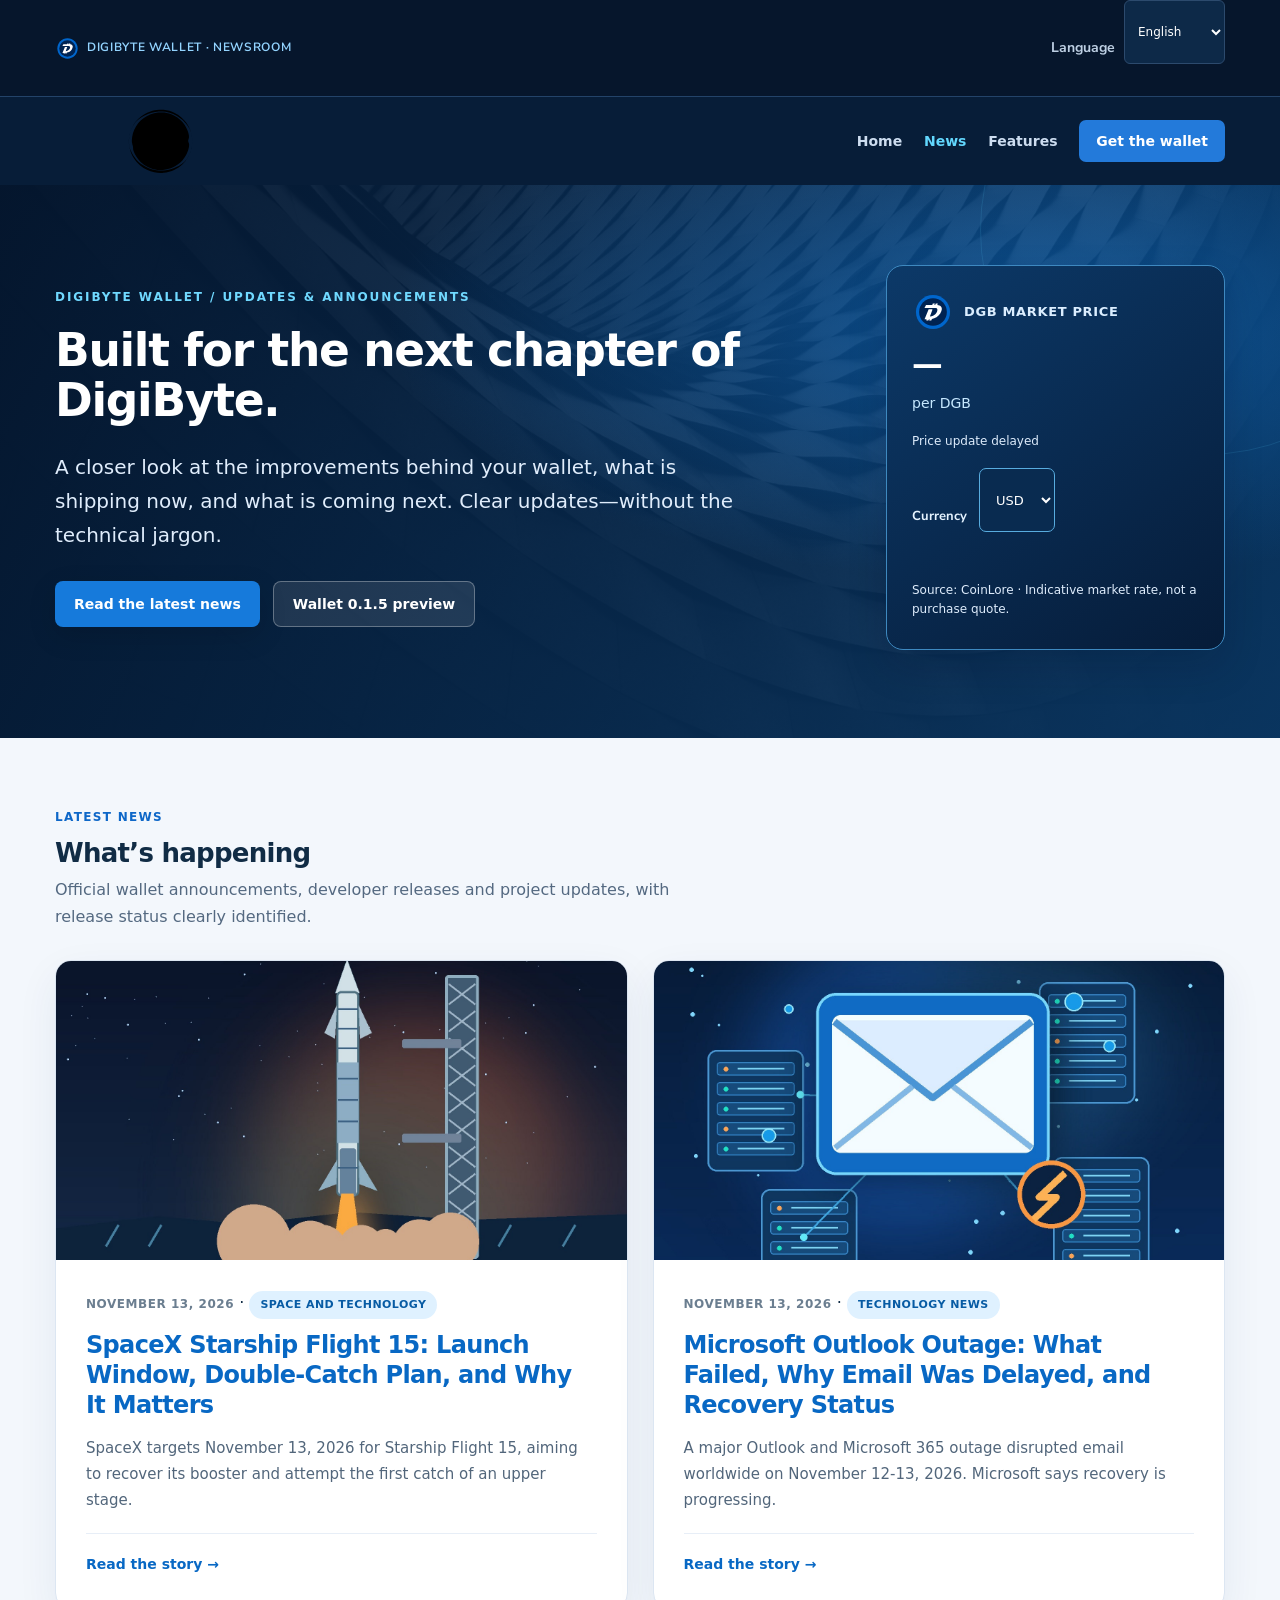
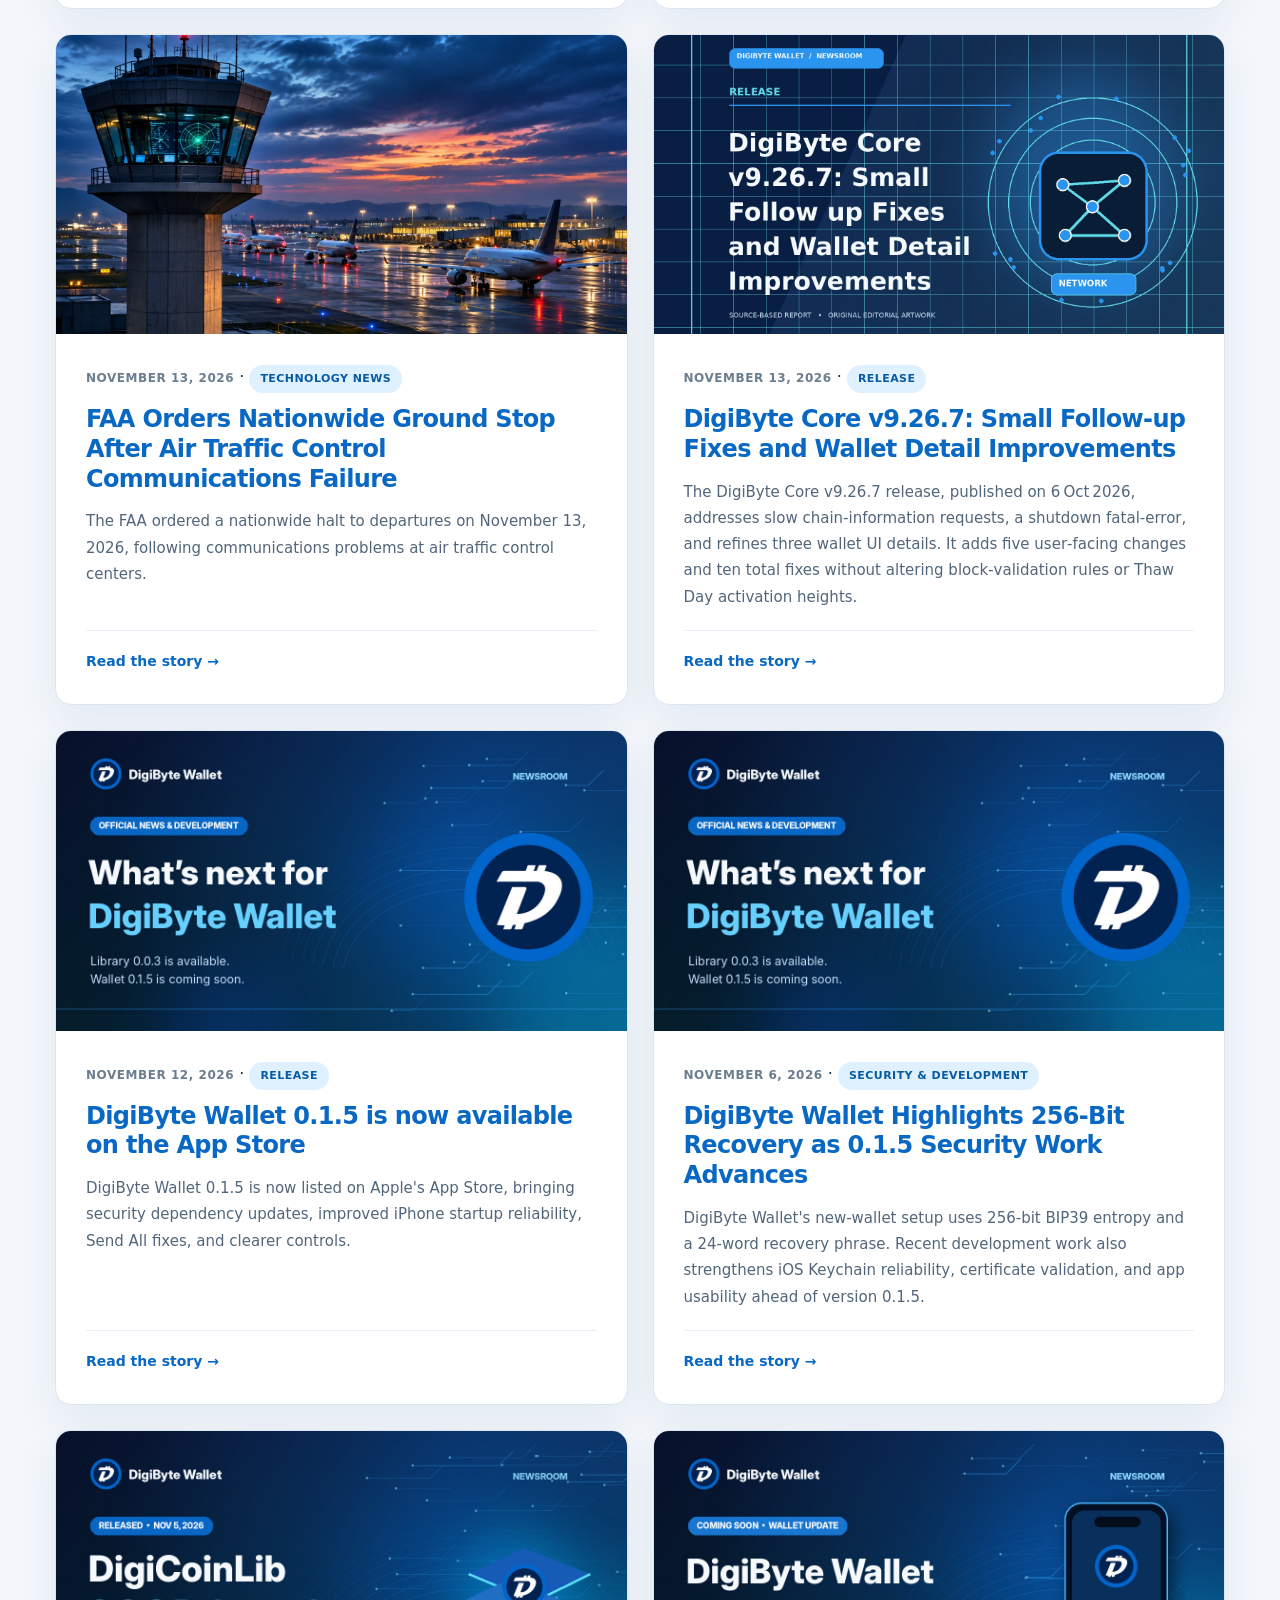
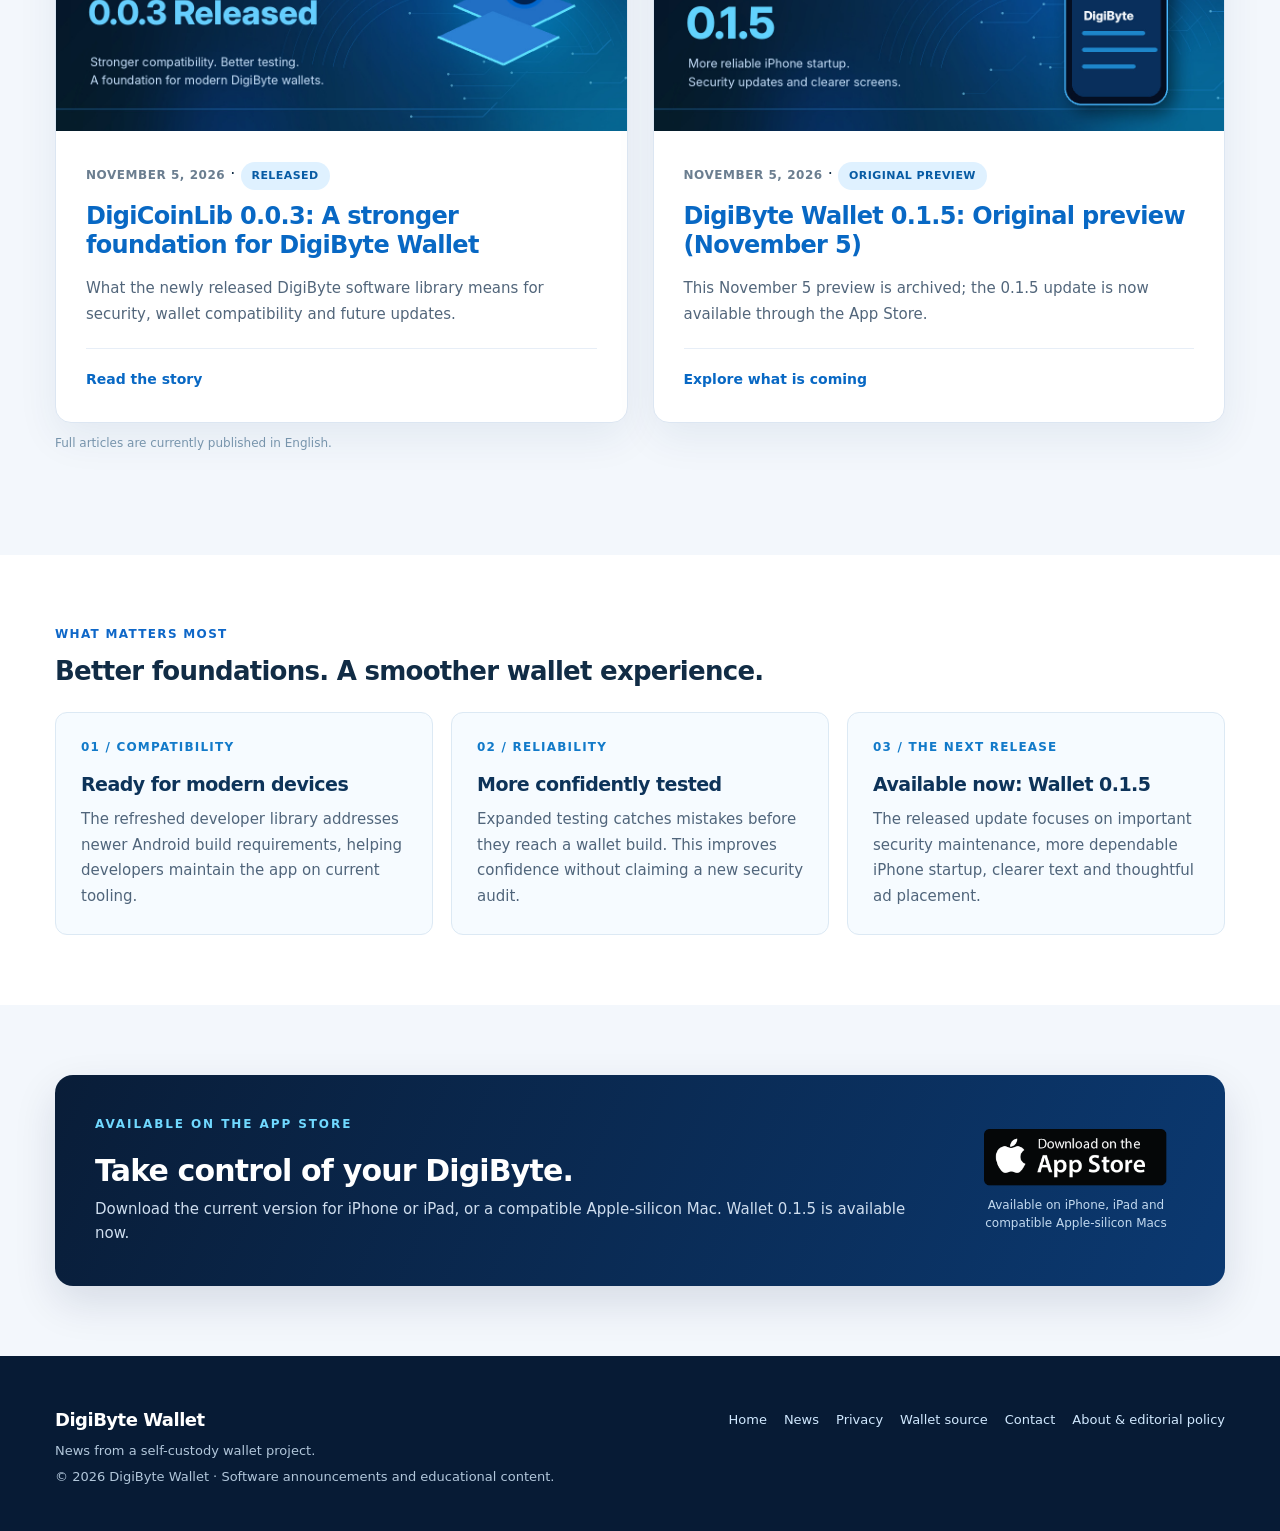
==== commit 269bc5d6: "Publish news: SpaceX Starship Flight 15: Launch Window, Double-Catch Plan, and Why It Mat" ====
--- a/news/index.html
+++ b/news/index.html
@@ -7,14 +7,18 @@
 <meta content="website" property="og:type"/><meta content="DigiByte Wallet" property="og:site_name"/><meta content="en_US" property="og:locale"/><meta content="https://www.digibytewallet.org/news/" property="og:url"/><meta content="DigiByte Wallet News | Releases, Updates &amp; Live DGB Price" property="og:title"/><meta content="Latest official DigiByte Wallet development updates: DigiCoinLib 0.0.3 is available, Wallet 0.1.5 is now available, and see a regularly refreshed DigiByte market price." property="og:description"/><meta content="https://www.digibytewallet.org/news/assets/newsroom-social-v33.jpg" property="og:image"/><meta content="https://www.digibytewallet.org/news/assets/newsroom-social-v33.jpg" property="og:image:secure_url"/><meta content="image/jpeg" property="og:image:type"/><meta content="630" property="og:image:height"/><meta content="1200" property="og:image:width"/><meta content="DigiByte Wallet News: latest software releases and future updates" property="og:image:alt"/>
 <meta content="summary_large_image" name="twitter:card"/><meta content="@digibytewallet" name="twitter:site"/><meta content="DigiByte Wallet News | Releases, Updates &amp; Live DGB Price" name="twitter:title"/><meta content="Latest official DigiByte Wallet development updates: DigiCoinLib 0.0.3 is available, Wallet 0.1.5 is now available, and see a regularly refreshed DigiByte market price." name="twitter:description"/><meta content="https://www.digibytewallet.org/news/assets/newsroom-social-v33.jpg" name="twitter:image"/><meta content="DigiByte Wallet News: latest software releases and future updates" name="twitter:image:alt"/>
 <link href="/css/base.css" rel="stylesheet"/><link href="/css/main.css" rel="stylesheet"/><link href="/news/assets/news.css" rel="stylesheet"/>
-<script type="application/ld+json">{"@context":"https://schema.org","@graph":[{"@type":"Organization","@id":"https://www.digibytewallet.org/#organization","name":"DigiByte Wallet","url":"https://www.digibytewallet.org/","logo":{"@type":"ImageObject","url":"https://www.digibytewallet.org/images/digibyte-dgb-logo.png"},"sameAs":["https://github.com/sumcoinlabs/digibyte_flutter"]},{"@type":"WebSite","@id":"https://www.digibytewallet.org/#website","url":"https://www.digibytewallet.org/","name":"DigiByte Wallet","publisher":{"@id":"https://www.digibytewallet.org/#organization"},"inLanguage":"en-US"},{"@type":"CollectionPage","@id":"https://www.digibytewallet.org/news/#webpage","name":"DigiByte Wallet News — Releases and updates","description":"Verified DigiByte Wallet and developer tool release announcements.","url":"https://www.digibytewallet.org/news/","isPartOf":{"@id":"https://www.digibytewallet.org/#website"},"publisher":{"@id":"https://www.digibytewallet.org/#organization"},"inLanguage":"en-US","mainEntity":{"@id":"https://www.digibytewallet.org/news/#articles"},"primaryImageOfPage":{"@type":"ImageObject","url":"https://www.digibytewallet.org/news/assets/newsroom-social-v33.jpg","width":1200,"height":630}},{"@type":"ItemList","@id":"https://www.digibytewallet.org/news/#articles","itemListElement":[{"@type":"ListItem","position":1,"name":"Microsoft Outlook Outage: What Failed, Why Email Was Delayed, and Recovery Status","url":"https://www.digibytewallet.org/news/microsoft-outlook-365-outage-november-2026-recovery.html"},{"@type":"ListItem","position":2,"name":"FAA Orders Nationwide Ground Stop After Air Traffic Control Communications Failure","url":"https://www.digibytewallet.org/news/faa-national-ground-stop-air-traffic-control-communications-november-2026.html"},{"@type":"ListItem","position":3,"name":"DigiByte Core v9.26.7: Small Follow‑up Fixes and Wallet Detail Improvements","url":"https://www.digibytewallet.org/news/digibyte-core-v9-26-7-small-follow-up-fixes-and-wallet-detail-improvements.html"},{"@type":"ListItem","position":4,"name":"DigiByte Wallet 0.1.5 is now available on the App Store","url":"https://www.digibytewallet.org/news/digibyte-wallet-0-1-5-now-available.html"},{"@type":"ListItem","position":5,"name":"DigiByte Wallet Highlights 256-Bit Recovery as 0.1.5 Security Work Advances","url":"https://www.digibytewallet.org/news/digibyte-wallet-256-bit-recovery-security-updates.html"},{"@type":"ListItem","position":6,"name":"DigiCoinLib 0.0.3: A stronger foundation for DigiByte Wallet","url":"https://www.digibytewallet.org/news/digicoinlib-0-0-3-release.html"},{"@type":"ListItem","position":7,"name":"DigiByte Wallet 0.1.5: Original preview (November 5)","url":"https://www.digibytewallet.org/news/wallet-0-1-5-preview.html"}]}]}</script>
+<script type="application/ld+json">{"@context":"https://schema.org","@graph":[{"@type":"Organization","@id":"https://www.digibytewallet.org/#organization","name":"DigiByte Wallet","url":"https://www.digibytewallet.org/","logo":{"@type":"ImageObject","url":"https://www.digibytewallet.org/images/digibyte-dgb-logo.png"},"sameAs":["https://github.com/sumcoinlabs/digibyte_flutter"]},{"@type":"WebSite","@id":"https://www.digibytewallet.org/#website","url":"https://www.digibytewallet.org/","name":"DigiByte Wallet","publisher":{"@id":"https://www.digibytewallet.org/#organization"},"inLanguage":"en-US"},{"@type":"CollectionPage","@id":"https://www.digibytewallet.org/news/#webpage","name":"DigiByte Wallet News — Releases and updates","description":"Verified DigiByte Wallet and developer tool release announcements.","url":"https://www.digibytewallet.org/news/","isPartOf":{"@id":"https://www.digibytewallet.org/#website"},"publisher":{"@id":"https://www.digibytewallet.org/#organization"},"inLanguage":"en-US","mainEntity":{"@id":"https://www.digibytewallet.org/news/#articles"},"primaryImageOfPage":{"@type":"ImageObject","url":"https://www.digibytewallet.org/news/assets/newsroom-social-v33.jpg","width":1200,"height":630}},{"@type":"ItemList","@id":"https://www.digibytewallet.org/news/#articles","itemListElement":[{"@type":"ListItem","position":1,"name":"SpaceX Starship Flight 15: Launch Window, Double-Catch Plan, and Why It Matters","url":"https://www.digibytewallet.org/news/spacex-starship-flight-15-double-catch-launch-preview-november-2026.html"},{"@type":"ListItem","position":2,"name":"Microsoft Outlook Outage: What Failed, Why Email Was Delayed, and Recovery Status","url":"https://www.digibytewallet.org/news/microsoft-outlook-365-outage-november-2026-recovery.html"},{"@type":"ListItem","position":3,"name":"FAA Orders Nationwide Ground Stop After Air Traffic Control Communications Failure","url":"https://www.digibytewallet.org/news/faa-national-ground-stop-air-traffic-control-communications-november-2026.html"},{"@type":"ListItem","position":4,"name":"DigiByte Core v9.26.7: Small Follow‑up Fixes and Wallet Detail Improvements","url":"https://www.digibytewallet.org/news/digibyte-core-v9-26-7-small-follow-up-fixes-and-wallet-detail-improvements.html"},{"@type":"ListItem","position":5,"name":"DigiByte Wallet 0.1.5 is now available on the App Store","url":"https://www.digibytewallet.org/news/digibyte-wallet-0-1-5-now-available.html"},{"@type":"ListItem","position":6,"name":"DigiByte Wallet Highlights 256-Bit Recovery as 0.1.5 Security Work Advances","url":"https://www.digibytewallet.org/news/digibyte-wallet-256-bit-recovery-security-updates.html"},{"@type":"ListItem","position":7,"name":"DigiCoinLib 0.0.3: A stronger foundation for DigiByte Wallet","url":"https://www.digibytewallet.org/news/digicoinlib-0-0-3-release.html"},{"@type":"ListItem","position":8,"name":"DigiByte Wallet 0.1.5: Original preview (November 5)","url":"https://www.digibytewallet.org/news/wallet-0-1-5-preview.html"}]}]}</script>
 <script defer="" src="/news/assets/news.js"></script>
 <script async="" crossorigin="anonymous" src="https://pagead2.googlesyndication.com/pagead/js/adsbygoogle.js?client=ca-pub-1492791099222955"></script>
 </head>
 <body class="dw-news"><a class="dw-skip" href="#main">Skip to content</a>
 <div class="dw-topbar"><div class="dw-shell"><strong class="dw-news-brand"><img src="/news/assets/digibyte-symbol.svg" alt="" width="25" height="25" decoding="async">DigiByte Wallet · Newsroom</strong><div class="dw-topbar-right"><label data-i18n="language" for="news-language">Language</label><select aria-label="News display language" id="news-language"><option value="en">English</option><option value="es">Español</option><option value="fr">Français</option><option value="de">Deutsch</option><option value="pt">Português</option><option value="it">Italiano</option><option value="ja">日本語</option><option value="hi">हिन्दी</option><option value="ar">العربية</option></select></div></div></div>
-<header class="dw-header"><div class="dw-shell"><a aria-label="DigiByte Wallet home" class="dw-brand" href="/"><img alt="DigiByte Wallet" src="/images/logo.svg" width="210"/></a><nav aria-label="Site navigation" class="dw-header-nav"><a data-i18n="home" href="/">Home</a><a aria-current="page" data-i18n="news" href="/news/">News</a><a data-i18n="features" href="/#features">Features</a><a class="dw-nav-cta" data-i18n="getWallet" href="/#download">Get the wallet</a></nav></div></header><main id="main"><section class="dw-hero"><div class="dw-shell dw-hero-inner"><div><span class="dw-kicker">DigiByte Wallet / Updates &amp; announcements</span><h1>Built for the next chapter of DigiByte.</h1><p class="dw-lead">A closer look at the improvements behind your wallet, what is shipping now, and what is coming next. Clear updates—without the technical jargon.</p><div class="dw-hero-links"><a class="dw-btn dw-btn-primary" href="/news/microsoft-outlook-365-outage-november-2026-recovery.html">Read the latest news</a><a class="dw-btn dw-btn-light" href="/news/wallet-0-1-5-preview.html">Wallet 0.1.5 preview</a></div></div><section aria-label="DigiByte market price" class="dw-price"><div class="dw-price-heading"><img src="/news/assets/digibyte-symbol.svg" alt="Official DigiByte (DGB) logo" width="42" height="42" decoding="async"><h2 data-i18n="price">DGB market price</h2></div><div aria-live="polite" class="dw-price-value" id="dgb-price-value">—</div><div class="dw-price-unit" data-i18n="perDgb">per DGB</div><p class="dw-price-state" id="dgb-price-state">Checking market data…</p><div class="dw-price-controls"><label data-i18n="currency" for="news-currency">Currency</label><select aria-label="Display currency" id="news-currency"></select></div><p class="dw-price-source" id="dgb-price-source">Indicative rate, not an offer to buy.</p></section></div></section>
-<section class="dw-section"><div class="dw-shell"><div class="dw-section-top"><div><div class="dw-section-label" data-i18n="latest">Latest news</div><h2>What’s happening</h2><p>Official wallet announcements, developer releases and project updates, with release status clearly identified.</p></div></div><div class="dw-cards"><!-- DGB_NEWS_PUBLISHER_V1 microsoft-outlook-365-outage-november-2026-recovery -->
+<header class="dw-header"><div class="dw-shell"><a aria-label="DigiByte Wallet home" class="dw-brand" href="/"><img alt="DigiByte Wallet" src="/images/logo.svg" width="210"/></a><nav aria-label="Site navigation" class="dw-header-nav"><a data-i18n="home" href="/">Home</a><a aria-current="page" data-i18n="news" href="/news/">News</a><a data-i18n="features" href="/#features">Features</a><a class="dw-nav-cta" data-i18n="getWallet" href="/#download">Get the wallet</a></nav></div></header><main id="main"><section class="dw-hero"><div class="dw-shell dw-hero-inner"><div><span class="dw-kicker">DigiByte Wallet / Updates &amp; announcements</span><h1>Built for the next chapter of DigiByte.</h1><p class="dw-lead">A closer look at the improvements behind your wallet, what is shipping now, and what is coming next. Clear updates—without the technical jargon.</p><div class="dw-hero-links"><a class="dw-btn dw-btn-primary" href="/news/spacex-starship-flight-15-double-catch-launch-preview-november-2026.html">Read the latest news</a><a class="dw-btn dw-btn-light" href="/news/wallet-0-1-5-preview.html">Wallet 0.1.5 preview</a></div></div><section aria-label="DigiByte market price" class="dw-price"><div class="dw-price-heading"><img src="/news/assets/digibyte-symbol.svg" alt="Official DigiByte (DGB) logo" width="42" height="42" decoding="async"><h2 data-i18n="price">DGB market price</h2></div><div aria-live="polite" class="dw-price-value" id="dgb-price-value">—</div><div class="dw-price-unit" data-i18n="perDgb">per DGB</div><p class="dw-price-state" id="dgb-price-state">Checking market data…</p><div class="dw-price-controls"><label data-i18n="currency" for="news-currency">Currency</label><select aria-label="Display currency" id="news-currency"></select></div><p class="dw-price-source" id="dgb-price-source">Indicative rate, not an offer to buy.</p></section></div></section>
+<section class="dw-section"><div class="dw-shell"><div class="dw-section-top"><div><div class="dw-section-label" data-i18n="latest">Latest news</div><h2>What’s happening</h2><p>Official wallet announcements, developer releases and project updates, with release status clearly identified.</p></div></div><div class="dw-cards"><!-- DGB_NEWS_PUBLISHER_V1 spacex-starship-flight-15-double-catch-launch-preview-november-2026 -->
+<article class="dw-card"><div class="dw-card-visual has-preview"><img alt="Original illustration of a tall reusable rocket beside its launch tower at dusk with a coastal horizon" class="dw-card-preview" decoding="async" height="630" loading="lazy" src="/news/assets/spacex-starship-flight-15-double-catch-launch-preview-november-2026-16x9.jpg" width="1200"></div>
+<div class="dw-card-body"><div><time class="dw-card-date" datetime="2026-11-13T22:09:18Z">November 13, 2026</time> · <span class="dw-pill">Space and technology</span></div>
+<h3><a href="/news/spacex-starship-flight-15-double-catch-launch-preview-november-2026.html">SpaceX Starship Flight 15: Launch Window, Double-Catch Plan, and Why It Matters</a></h3><p>SpaceX targets November 13, 2026 for Starship Flight 15, aiming to recover its booster and attempt the first catch of an upper stage.</p>
+<div class="dw-card-bottom"><a href="/news/spacex-starship-flight-15-double-catch-launch-preview-november-2026.html">Read the story →</a></div></div></article><!-- DGB_NEWS_PUBLISHER_V1 microsoft-outlook-365-outage-november-2026-recovery -->
 <article class="dw-card"><div class="dw-card-visual has-preview"><img alt="Original technology illustration showing disrupted email connections among cloud servers and an envelope icon" class="dw-card-preview" decoding="async" height="630" loading="lazy" src="/news/assets/microsoft-outlook-365-outage-november-2026-recovery-16x9.jpg" width="1200"></div>
 <div class="dw-card-body"><div><time class="dw-card-date" datetime="2026-11-13T22:09:13Z">November 13, 2026</time> · <span class="dw-pill">Technology news</span></div>
 <h3><a href="/news/microsoft-outlook-365-outage-november-2026-recovery.html">Microsoft Outlook Outage: What Failed, Why Email Was Delayed, and Recovery Status</a></h3><p>A major Outlook and Microsoft 365 outage disrupted email worldwide on November 12-13, 2026. Microsoft says recovery is progressing.</p>
